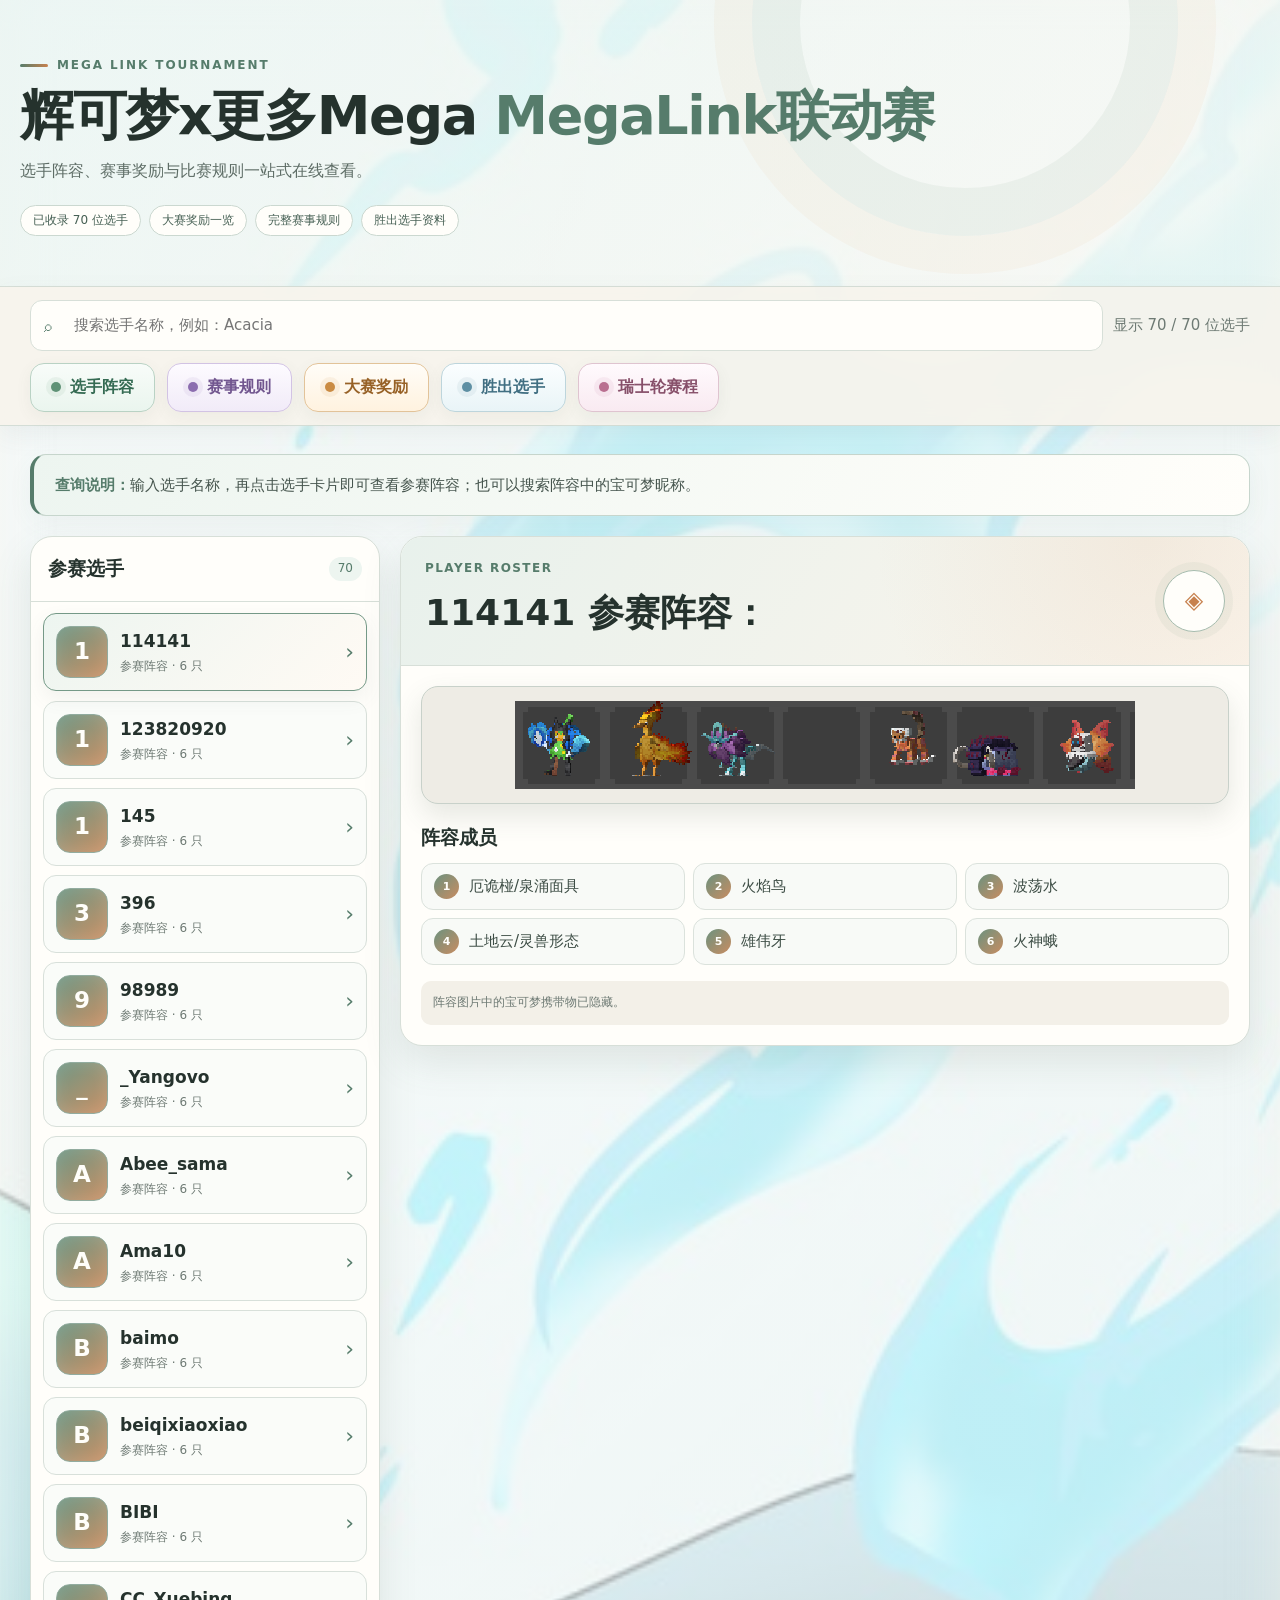
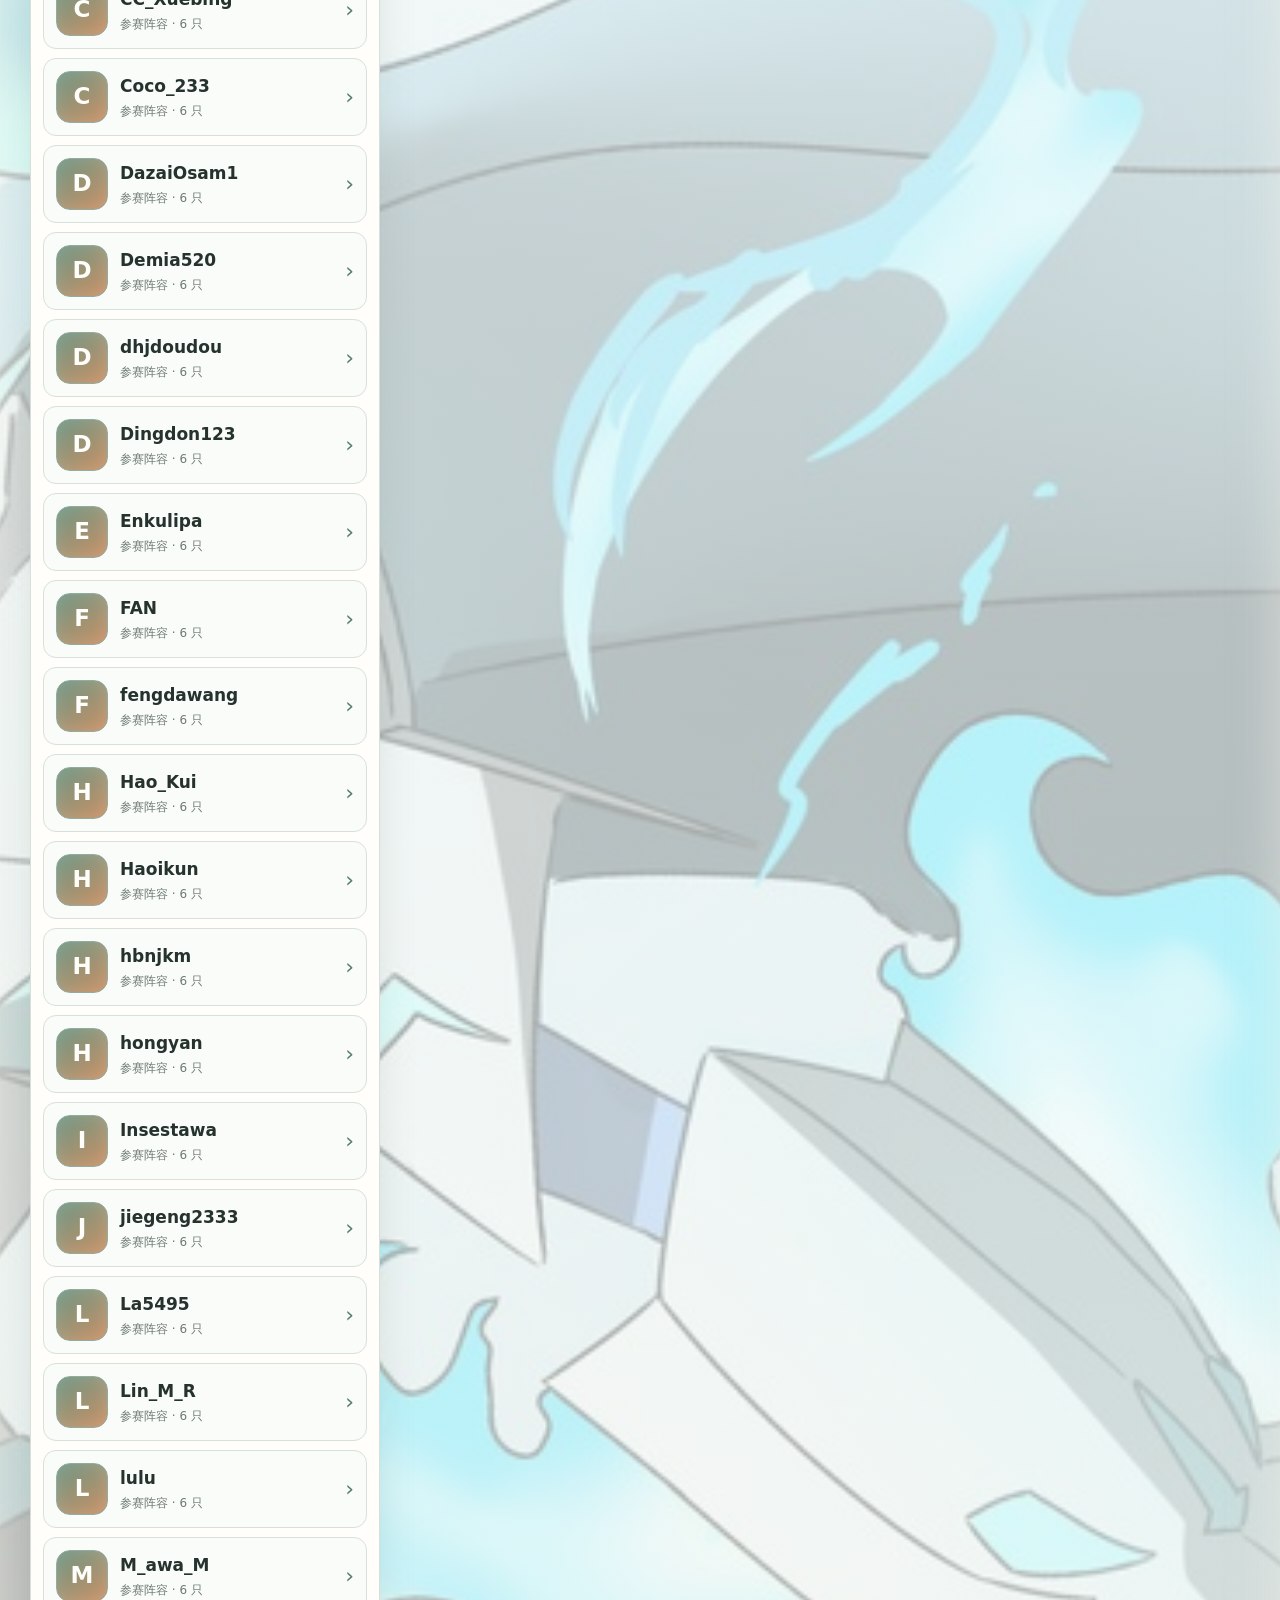
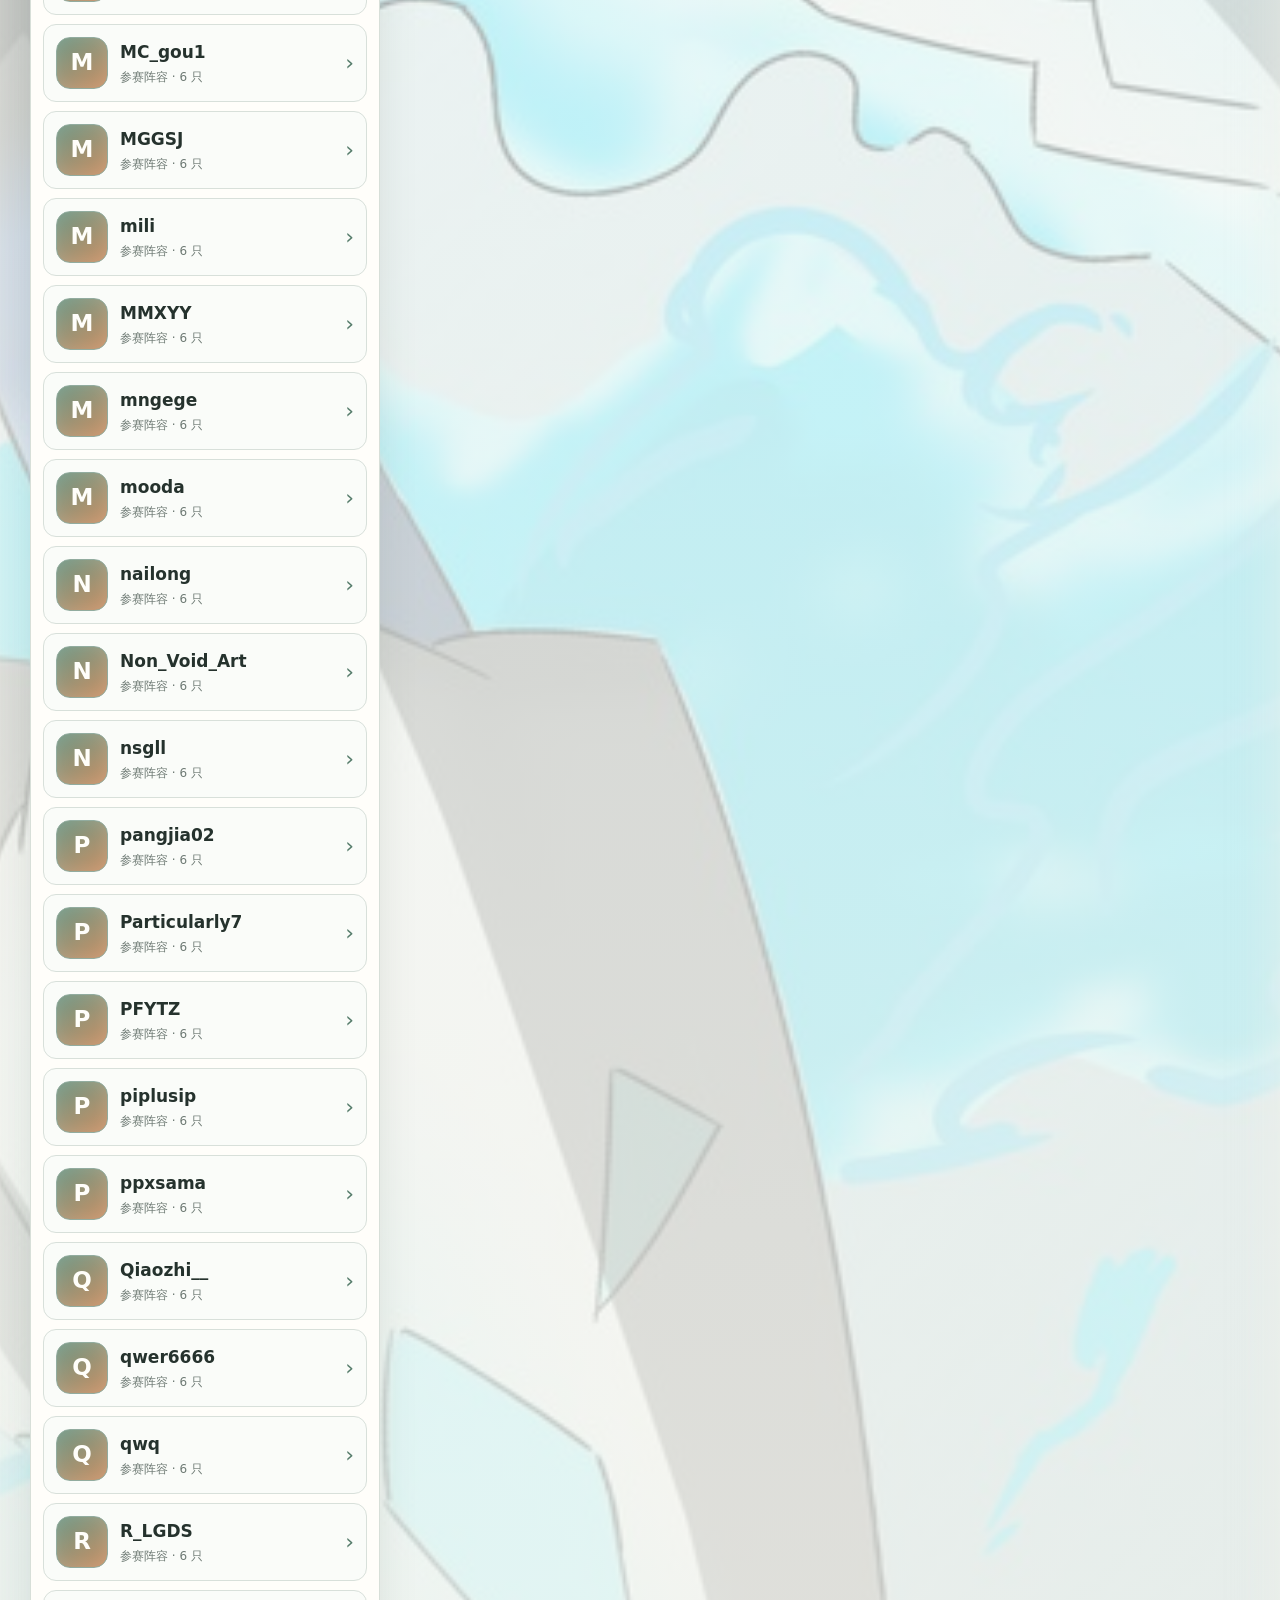
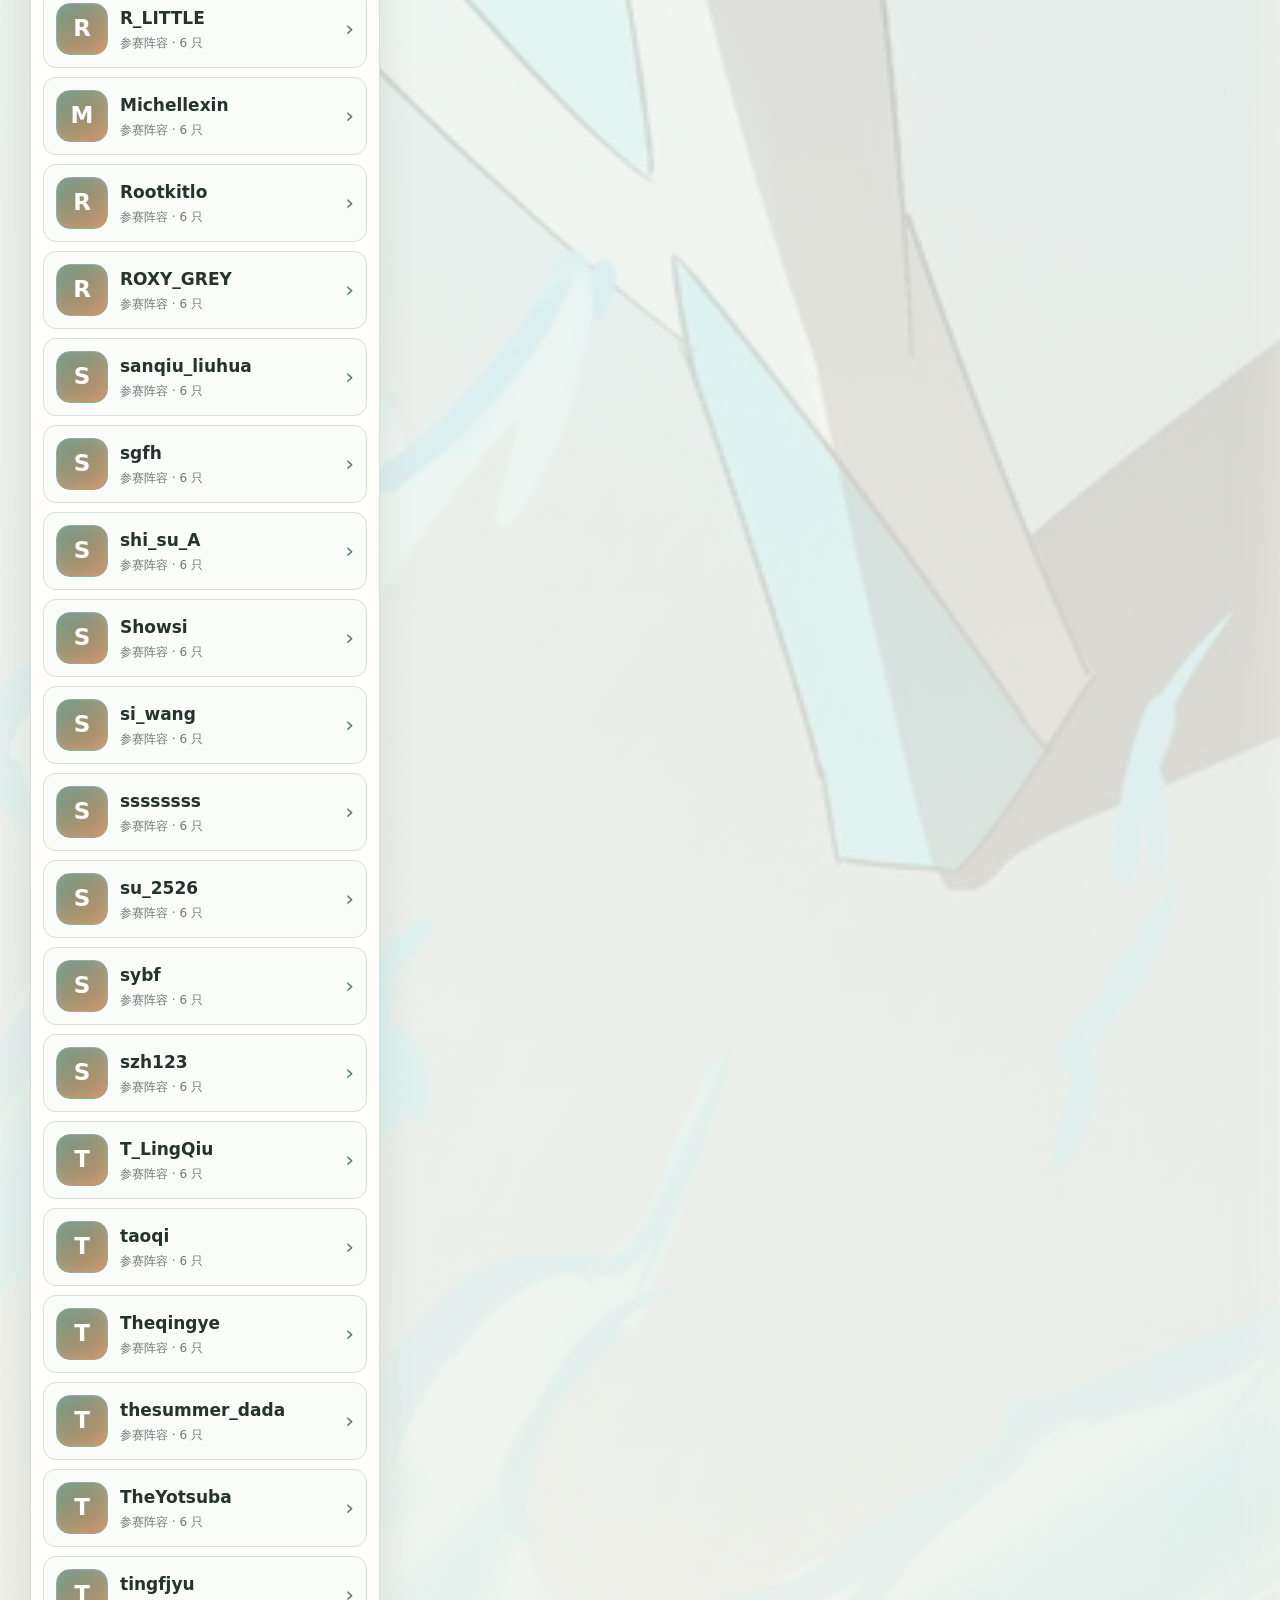
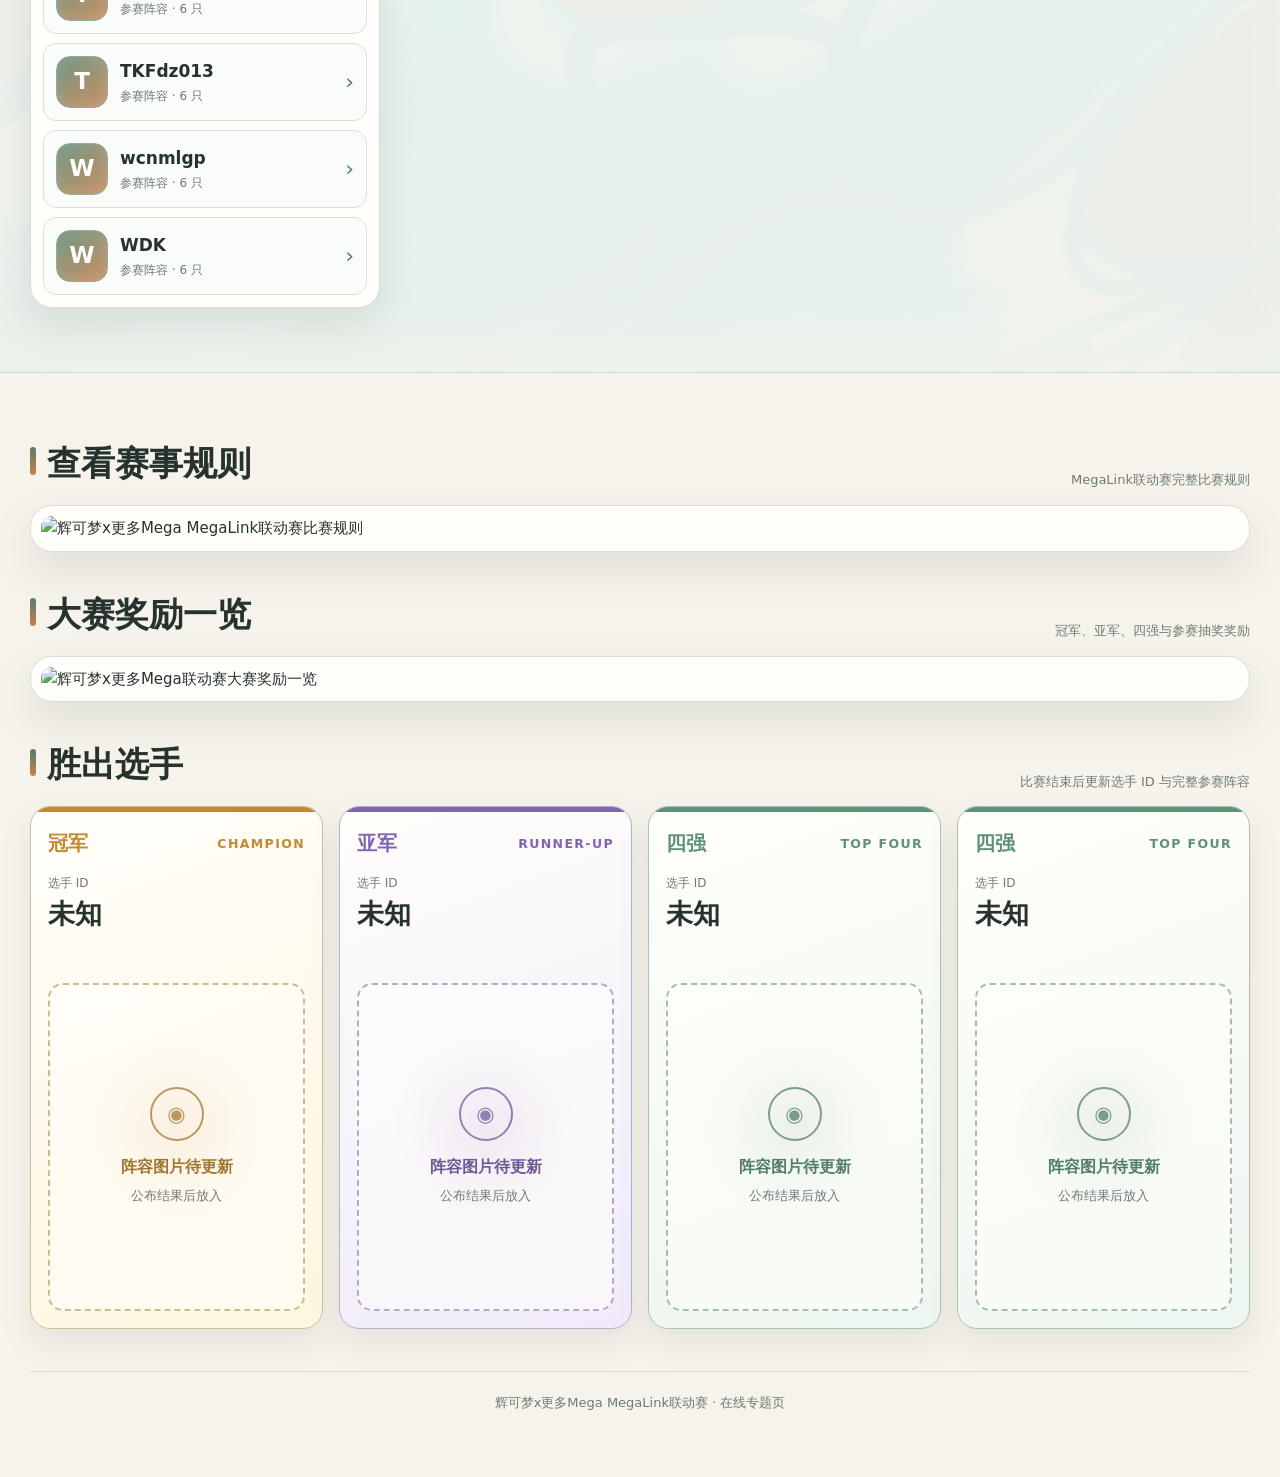
==== mega-link-tournament/index.html @ 74ac00d4 "新增10位选手阵容数据" ====
<!doctype html>
<html lang="zh-CN">
<head>
  <meta charset="utf-8">
  <meta name="viewport" content="width=device-width, initial-scale=1">
  <meta name="description" content="辉可梦x更多Mega MegaLink联动赛选手阵容、赛事奖励与比赛规则在线查询。">
  <meta name="robots" content="noindex, nofollow, noarchive, nosnippet, noimageindex">
  <meta name="theme-color" content="#f6f3eb">
  <link rel="icon" type="image/png" sizes="32x32" href="eevee-site-icon-32.png">
  <link rel="icon" type="image/png" sizes="192x192" href="eevee-site-icon-192.png">
  <link rel="apple-touch-icon" sizes="192x192" href="eevee-site-icon-192.png">
  <title>辉可梦x更多Mega MegaLink联动赛</title>
  <style>
    :root {
      --bg: #f6f3eb;
      --panel: #fffefa;
      --panel-2: #f0f6f1;
      --line: #d7dfd8;
      --text: #25322d;
      --muted: #6e7a74;
      --primary: #567c6b;
      --primary-soft: #e8f1ec;
      --accent: #c7814e;
      --gold: #ad7043;
    }

    * { box-sizing: border-box; }
    html { scroll-behavior: smooth; }
    body {
      margin: 0;
      min-height: 100vh;
      color: var(--text);
      background:
        radial-gradient(circle at 10% 0, #dcebe1 0, transparent 35rem),
        radial-gradient(circle at 90% 18%, #f1dfce 0, transparent 31rem),
        var(--bg);
      font: 15px/1.65 system-ui, -apple-system, "Segoe UI", "Microsoft YaHei", sans-serif;
    }

    button, input { font: inherit; }
    button { color: inherit; }

    .top-visual-zone {
      border-bottom: 1px solid #c9d9dc;
      background:
        linear-gradient(180deg, #f7fbfac4 0%, #f4faf8ad 38%, #f6f3ebed 100%),
        url("tournament-hero-background.jpg") center 43% / cover no-repeat;
      box-shadow: inset 0 -28px 48px #f6f3eb80;
    }

    header {
      position: relative;
      overflow: hidden;
      padding: 56px max(20px, calc((100% - 1260px) / 2)) 50px;
      border-bottom: 1px solid var(--line);
      background: linear-gradient(140deg, #e7f4f1a8, #fbf8f18f);
    }
    header::after {
      content: "";
      position: absolute;
      width: 330px;
      height: 330px;
      right: max(8%, 28px);
      top: -190px;
      border-radius: 50%;
      border: 48px solid #7da18f18;
      box-shadow: 0 0 0 38px #d8a47712;
      pointer-events: none;
    }
    h1 {
      position: relative;
      z-index: 1;
      max-width: none;
      margin: 0 0 12px;
      font-size: clamp(32px, 4.4vw, 54px);
      line-height: 1.12;
      letter-spacing: -.025em;
      white-space: nowrap;
    }
    .event-kicker {
      position: relative;
      z-index: 1;
      display: flex;
      align-items: center;
      gap: 9px;
      margin-bottom: 10px;
      color: var(--primary);
      font-size: 12px;
      font-weight: 800;
      letter-spacing: .16em;
    }
    .event-kicker::before {
      content: "";
      width: 28px;
      height: 3px;
      border-radius: 99px;
      background: linear-gradient(90deg, var(--primary), var(--accent));
    }
    .subtitle {
      position: relative;
      z-index: 1;
      max-width: 760px;
      margin: 0;
      color: #5e6d66;
      font-size: 16px;
    }
    .accent { color: var(--primary); }
    .badges {
      position: relative;
      z-index: 1;
      display: flex;
      flex-wrap: wrap;
      gap: 8px;
      margin-top: 20px;
    }
    .badge {
      padding: 5px 12px;
      border: 1px solid #cbd8d0;
      border-radius: 999px;
      color: #466054;
      background: #fffefa;
      font-size: 12px;
    }

    .topbar {
      position: sticky;
      z-index: 10;
      top: 0;
      border-bottom: 1px solid #d4ddd6;
      background: #f7f4eceb;
      backdrop-filter: blur(16px);
      box-shadow: 0 9px 24px #5d6b6114;
    }
    .toolbar {
      display: grid;
      grid-template-columns: minmax(240px, 1fr) auto;
      gap: 10px;
      align-items: center;
      max-width: 1260px;
      margin: auto;
      padding: 13px 20px;
    }
    .search-wrap { position: relative; }
    .search-icon {
      position: absolute;
      left: 14px;
      top: 50%;
      transform: translateY(-50%);
      color: var(--primary);
      pointer-events: none;
    }
    input {
      width: 100%;
      padding: 12px 43px;
      border: 1px solid var(--line);
      border-radius: 12px;
      outline: none;
      color: var(--text);
      background: #fffefa;
    }
    input:focus {
      border-color: var(--primary);
      box-shadow: 0 0 0 3px #71978324;
    }
    #clear {
      position: absolute;
      right: 7px;
      top: 50%;
      transform: translateY(-50%);
      display: none;
      padding: 5px 9px;
      border: 0;
      border-radius: 8px;
      color: var(--muted);
      background: transparent;
      cursor: pointer;
    }
    #clear:hover { color: var(--text); background: #e9f0eb; }
    .status { color: var(--muted); white-space: nowrap; }
    .quick-nav { display: flex; grid-column: 1 / -1; gap: 12px; padding-top: 2px; }
    .quick-nav a {
      display: inline-flex;
      align-items: center;
      gap: 9px;
      min-height: 48px;
      padding: 10px 20px;
      border: 1px solid #cbd8d0;
      border-radius: 14px;
      color: #466054;
      background: linear-gradient(180deg, #fffefa, #f8fbf8);
      text-decoration: none;
      white-space: nowrap;
      font-size: 16px;
      font-weight: 750;
      box-shadow: 0 5px 15px #5b695f13;
      transition: .18s transform, .18s border-color, .18s background, .18s box-shadow;
    }
    .quick-nav a::before {
      content: "";
      width: 10px;
      height: 10px;
      flex: 0 0 auto;
      border-radius: 50%;
      background: var(--primary);
      box-shadow: 0 0 0 5px #71978315;
    }
    .quick-nav a:nth-child(1) { color: #356b53; border-color: #b9d2c4; background: linear-gradient(180deg, #f8fcf9, #eaf5ee); }
    .quick-nav a:nth-child(2) { color: #71568f; border-color: #d2c3e4; background: linear-gradient(180deg, #fdfbff, #f1ebf8); }
    .quick-nav a:nth-child(3) { color: #976126; border-color: #e2c399; background: linear-gradient(180deg, #fffdf8, #fff2df); }
    .quick-nav a:nth-child(4) { color: #416f82; border-color: #bdd5dc; background: linear-gradient(180deg, #fbfeff, #e9f4f7); }
    .quick-nav a:nth-child(5) { color: #87506a; border-color: #dfc4d0; background: linear-gradient(180deg, #fffafd, #f9eaf1); }
    .quick-nav a:nth-child(1)::before { background: #5f9276; box-shadow: 0 0 0 5px #5f927618; }
    .quick-nav a:nth-child(2)::before { background: #8b6daf; box-shadow: 0 0 0 5px #8b6daf18; }
    .quick-nav a:nth-child(3)::before { background: #ca8b43; box-shadow: 0 0 0 5px #ca8b4318; }
    .quick-nav a:nth-child(4)::before { background: #5e8fa3; box-shadow: 0 0 0 5px #5e8fa318; }
    .quick-nav a:nth-child(5)::before { background: #b96f90; box-shadow: 0 0 0 5px #b96f9018; }
    .quick-nav a:hover {
      transform: translateY(-2px);
      box-shadow: 0 9px 20px #5b695f20;
    }
    .quick-nav a:nth-child(1):hover { border-color: #78a18a; background: #e4f2e9; }
    .quick-nav a:nth-child(2):hover { border-color: #a98dc5; background: #ece3f6; }
    .quick-nav a:nth-child(3):hover { border-color: #d2a25f; background: #ffedd2; }
    .quick-nav a:nth-child(4):hover { border-color: #77a7b7; background: #e2f1f5; }
    .quick-nav a:nth-child(5):hover { border-color: #c88ba6; background: #f7e2eb; }

    .top-content,
    main {
      max-width: 1260px;
      margin: auto;
      padding: 28px 20px 64px;
    }
    .note {
      margin-bottom: 20px;
      padding: 18px 21px;
      border: 1px solid #c7d6cd;
      border-left: 4px solid var(--primary);
      border-radius: 16px;
      color: #46554e;
      background: linear-gradient(120deg, #edf5f0, #fffefa);
      box-shadow: 0 8px 24px #5d6b6110;
    }
    .note strong { color: var(--primary); }

    .layout {
      display: grid;
      grid-template-columns: minmax(260px, 350px) minmax(0, 1fr);
      gap: 20px;
      align-items: start;
    }
    .players-panel,
    .detail-panel {
      border: 1px solid var(--line);
      border-radius: 22px;
      background: #fffefa;
      box-shadow: 0 16px 38px #59675d22;
    }
    .players-panel { overflow: hidden; }
    .panel-heading {
      display: flex;
      align-items: center;
      justify-content: space-between;
      gap: 12px;
      padding: 16px 17px;
      border-bottom: 1px solid var(--line);
    }
    h2, h3, p { margin-top: 0; }
    .panel-heading h2 { margin: 0; font-size: 19px; }
    .count {
      min-width: 27px;
      padding: 2px 9px;
      border-radius: 999px;
      color: var(--primary);
      background: #edf5f0;
      text-align: center;
      font-size: 12px;
    }
    .players { display: grid; gap: 9px; padding: 12px; }
    .player-card {
      display: grid;
      grid-template-columns: 52px 1fr auto;
      gap: 12px;
      align-items: center;
      width: 100%;
      padding: 12px;
      border: 1px solid #d8e0da;
      border-radius: 13px;
      text-align: left;
      background: #fafcf9;
      cursor: pointer;
      transition: .18s transform, .18s border-color, .18s background;
    }
    .player-card:hover,
    .player-card.active {
      transform: translateY(-1px);
      border-color: #759987;
      background: linear-gradient(135deg, #edf5f0, #fffaf4);
      box-shadow: 0 8px 20px #5d6b6114;
    }
    .avatar {
      display: grid;
      place-items: center;
      width: 52px;
      aspect-ratio: 1;
      border: 1px solid #92ac9f;
      border-radius: 14px;
      color: #fffefa;
      background: linear-gradient(145deg, #6f9683, #c99065);
      box-shadow: inset 0 0 16px #ffffff24;
      font-size: 23px;
      font-weight: 800;
    }
    .player-name { display: block; font-size: 17px; }
    .player-meta { display: block; margin-top: 2px; color: var(--muted); font-size: 12px; }
    .arrow { color: var(--primary); font-size: 22px; }
    .empty {
      display: none;
      padding: 45px 18px;
      color: var(--muted);
      text-align: center;
    }

    .detail-panel { overflow: hidden; }
    .detail-hero {
      display: flex;
      align-items: center;
      justify-content: space-between;
      gap: 18px;
      padding: 22px 24px;
      border-bottom: 1px solid var(--line);
      background:
        radial-gradient(circle at 88% 0, #dfc2a735, transparent 17rem),
        linear-gradient(125deg, #e8f1ec, #fbf5ec);
    }
    .eyebrow {
      margin-bottom: 4px;
      color: var(--primary);
      font-size: 12px;
      font-weight: 800;
      letter-spacing: .12em;
      text-transform: uppercase;
    }
    .detail-hero h2 { margin: 0; font-size: clamp(24px, 4vw, 36px); }
    .seed {
      display: grid;
      place-items: center;
      width: 62px;
      aspect-ratio: 1;
      flex: 0 0 auto;
      border: 1px solid #a6bcae;
      border-radius: 50%;
      color: var(--accent);
      background: #fffefa;
      font-size: 24px;
      box-shadow: 0 0 0 8px #71978314;
    }
    .roster {
      display: grid;
      grid-template-columns: minmax(0, 1fr);
      gap: 18px;
      padding: 20px;
    }
    .team-shot-wrap {
      display: grid;
      overflow: hidden;
      place-items: center;
      min-height: 108px;
      padding: 14px 18px;
      border: 1px solid #c8d1ca;
      border-radius: 17px;
      background: #eeece5;
      box-shadow: 0 12px 28px #4b5b5024;
    }
    .team-shot {
      display: block;
      width: min(100%, 620px);
      height: auto;
      margin: auto;
      image-rendering: pixelated;
    }
    .roster-info h3 { margin: 0 0 10px; font-size: 19px; }
    .members {
      display: grid;
      grid-template-columns: repeat(3, minmax(0, 1fr));
      gap: 8px;
      margin: 0;
      padding: 0;
      list-style: none;
    }
    .members li {
      display: flex;
      align-items: center;
      gap: 10px;
      padding: 10px 12px;
      border: 1px solid #dbe2dc;
      border-radius: 12px;
      color: #3d4d45;
      background: #f8faf7;
      transition: .18s transform, .18s border-color;
    }
    .members li:hover { transform: translateY(-2px); border-color: #9fb8aa; }
    .slot {
      display: grid;
      place-items: center;
      width: 25px;
      height: 25px;
      border-radius: 50%;
      color: #fffefa;
      background: linear-gradient(135deg, #6c927f, #c88c61);
      font-size: 11px;
      font-weight: 900;
    }
    .tip {
      margin: 16px 0 0;
      padding: 12px;
      border-radius: 10px;
      color: var(--muted);
      background: #f3f0e8;
      font-size: 12px;
    }
    footer {
      margin-top: 42px;
      padding-top: 20px;
      border-top: 1px solid var(--line);
      color: var(--muted);
      font-size: 13px;
      text-align: center;
    }
    .event-section {
      margin-top: 34px;
      scroll-margin-top: 84px;
    }
    .section-title {
      display: flex;
      align-items: end;
      justify-content: space-between;
      gap: 16px;
      margin-bottom: 14px;
    }
    .section-title h2 { margin: 0; font-size: clamp(24px, 3vw, 34px); }
    .section-title h2::before {
      content: "";
      display: inline-block;
      width: 6px;
      height: .82em;
      margin-right: 11px;
      border-radius: 99px;
      background: linear-gradient(180deg, var(--primary), var(--accent));
    }
    .section-title span { color: var(--muted); font-size: 13px; }
    .poster-card {
      margin: 0;
      padding: 10px;
      overflow: hidden;
      border: 1px solid var(--line);
      border-radius: 22px;
      background: #fffefa;
      box-shadow: 0 18px 42px #59675d25;
    }
    .poster-card img {
      display: block;
      width: 100%;
      height: auto;
      border-radius: 11px;
    }
    .winners-grid {
      display: grid;
      grid-template-columns: repeat(4, minmax(0, 1fr));
      gap: 16px;
    }
    .winner-card {
      --rank: #5f9276;
      --rank-soft: #edf6f0;
      position: relative;
      overflow: hidden;
      padding: 17px;
      border: 1px solid color-mix(in srgb, var(--rank) 38%, #d7dfd8);
      border-radius: 20px;
      background: linear-gradient(160deg, #fffefa, var(--rank-soft));
      box-shadow: 0 14px 32px #59675d1d;
    }
    .winner-card::before {
      content: "";
      position: absolute;
      inset: 0 0 auto;
      height: 5px;
      background: var(--rank);
    }
    .winner-card.champion { --rank: #c28a2e; --rank-soft: #fff6df; }
    .winner-card.runner-up { --rank: #8264b5; --rank-soft: #f0eafa; }
    .winner-card.top-four-a,
    .winner-card.top-four-b { --rank: #5f9276; --rank-soft: #edf6f0; }
    .winner-rank {
      display: flex;
      align-items: center;
      justify-content: space-between;
      gap: 10px;
      margin: 3px 0 14px;
      color: var(--rank);
      font-weight: 850;
    }
    .winner-rank strong { font-size: 20px; }
    .winner-rank small { letter-spacing: .11em; }
    .winner-id-label { margin-bottom: 3px; color: var(--muted); font-size: 12px; }
    .winner-id {
      min-height: 2.7em;
      margin: 0 0 13px;
      color: var(--text);
      font-size: clamp(20px, 2.1vw, 28px);
      line-height: 1.25;
      word-break: break-all;
    }
    .winner-team-slot {
      display: grid;
      place-content: center;
      width: 100%;
      aspect-ratio: 359 / 458;
      min-height: 320px;
      padding: 20px;
      border: 2px dashed color-mix(in srgb, var(--rank) 42%, #d7dfd8);
      border-radius: 15px;
      color: color-mix(in srgb, var(--rank) 78%, #25322d);
      background:
        radial-gradient(circle at 50% 44%, color-mix(in srgb, var(--rank) 10%, transparent), transparent 42%),
        #fffefa9c;
      text-align: center;
    }
    .winner-team-slot b { margin-bottom: 5px; font-size: 16px; }
    .winner-team-slot small { color: var(--muted); }
    .placeholder-ball {
      display: grid;
      place-items: center;
      width: 54px;
      height: 54px;
      margin: 0 auto 13px;
      border: 2px solid currentColor;
      border-radius: 50%;
      font-size: 21px;
      opacity: .72;
    }

    [hidden] { display: none !important; }

    @media (max-width: 1100px) {
      .members { grid-template-columns: repeat(2, minmax(0, 1fr)); }
      .winners-grid { grid-template-columns: repeat(2, minmax(0, 1fr)); }
    }
    @media (max-width: 850px) {
      header { padding-top: 40px; padding-bottom: 40px; }
      h1 { font-size: clamp(27px, 5.4vw, 43px); }
      .layout { grid-template-columns: 1fr; }
      .players { grid-template-columns: repeat(auto-fit, minmax(240px, 1fr)); }
      .team-shot { width: min(100%, 620px); }
    }
    @media (max-width: 560px) {
      h1 { white-space: normal; font-size: clamp(31px, 10vw, 43px); }
      .top-content,
      main { padding: 20px 12px 44px; }
      .toolbar { grid-template-columns: 1fr; padding: 10px 12px; }
      .status { display: none; }
      .quick-nav { overflow-x: auto; padding-bottom: 2px; }
      .note { padding: 14px 16px; }
      .players { grid-template-columns: 1fr; }
      .detail-hero { padding: 18px; }
      .roster { padding: 14px; }
      .roster-info { padding: 2px 2px 4px; }
      .members { grid-template-columns: 1fr; }
      .poster-card { padding: 4px; border-radius: 13px; }
      .poster-card img { border-radius: 9px; }
      .section-title { align-items: start; flex-direction: column; gap: 2px; }
      .winners-grid { grid-template-columns: 1fr; }
      .winner-team-slot { min-height: 360px; }
    }
  </style>
</head>
<body>
  <div class="top-visual-zone">
  <header>
    <div class="event-kicker">MEGA LINK TOURNAMENT</div>
    <h1>辉可梦x更多Mega <span class="accent">MegaLink联动赛</span></h1>
    <p class="subtitle">选手阵容、赛事奖励与比赛规则一站式在线查看。</p>
    <div class="badges">
      <span class="badge" id="playerBadge">已收录 1 位选手</span>
      <span class="badge">大赛奖励一览</span>
      <span class="badge">完整赛事规则</span>
      <span class="badge">胜出选手资料</span>
    </div>
  </header>

  <div class="topbar">
    <div class="toolbar">
      <div class="search-wrap">
        <span class="search-icon" aria-hidden="true">⌕</span>
        <input id="search" type="search" placeholder="搜索选手名称，例如：Acacia" autocomplete="off" aria-label="搜索比赛选手">
        <button id="clear" type="button" aria-label="清除搜索">清除</button>
      </div>
      <div class="status" id="status" aria-live="polite">显示 70 / 70 位选手</div>
      <nav class="quick-nav" aria-label="页面导航">
        <a href="#players-section">选手阵容</a>
        <a href="#rules">赛事规则</a>
        <a href="#rewards">大赛奖励</a>
        <a href="#winners">胜出选手</a>
        <a href="swiss-tournament/">瑞士轮赛程</a>
      </nav>
    </div>
  </div>

  <div class="top-content">
    <div class="note"><strong>查询说明：</strong>输入选手名称，再点击选手卡片即可查看参赛阵容；也可以搜索阵容中的宝可梦昵称。</div>

    <div class="layout" id="players-section">
      <section class="players-panel" aria-label="参赛选手列表">
        <div class="panel-heading">
          <h2>参赛选手</h2>
          <span class="count" id="count">70</span>
        </div>
        <div class="players" id="players"></div>
        <div class="empty" id="empty">没有找到符合条件的选手。</div>
      </section>

      <section class="detail-panel" id="detail" aria-live="polite"></section>
    </div>
  </div>
  </div>

  <main>

    <section class="event-section" id="rules">
      <div class="section-title">
        <h2>查看赛事规则</h2>
        <span>MegaLink联动赛完整比赛规则</span>
      </div>
      <figure class="poster-card">
        <img src="tournament-rules.png?v=20260811" alt="辉可梦x更多Mega MegaLink联动赛比赛规则" loading="lazy" decoding="async">
      </figure>
    </section>

    <section class="event-section" id="rewards">
      <div class="section-title">
        <h2>大赛奖励一览</h2>
        <span>冠军、亚军、四强与参赛抽奖奖励</span>
      </div>
      <figure class="poster-card">
        <img src="tournament-rewards.png" alt="辉可梦x更多Mega联动赛大赛奖励一览" loading="lazy" decoding="async">
      </figure>
    </section>

    <section class="event-section" id="winners">
      <div class="section-title">
        <h2>胜出选手</h2>
        <span>比赛结束后更新选手 ID 与完整参赛阵容</span>
      </div>
      <div class="winners-grid">
        <article class="winner-card champion">
          <div class="winner-rank"><strong>冠军</strong><small>CHAMPION</small></div>
          <div class="winner-id-label">选手 ID</div>
          <h3 class="winner-id">未知</h3>
          <div class="winner-team-slot"><span class="placeholder-ball">◉</span><b>阵容图片待更新</b><small>公布结果后放入</small></div>
        </article>
        <article class="winner-card runner-up">
          <div class="winner-rank"><strong>亚军</strong><small>RUNNER-UP</small></div>
          <div class="winner-id-label">选手 ID</div>
          <h3 class="winner-id">未知</h3>
          <div class="winner-team-slot"><span class="placeholder-ball">◉</span><b>阵容图片待更新</b><small>公布结果后放入</small></div>
        </article>
        <article class="winner-card top-four-a">
          <div class="winner-rank"><strong>四强</strong><small>TOP FOUR</small></div>
          <div class="winner-id-label">选手 ID</div>
          <h3 class="winner-id">未知</h3>
          <div class="winner-team-slot"><span class="placeholder-ball">◉</span><b>阵容图片待更新</b><small>公布结果后放入</small></div>
        </article>
        <article class="winner-card top-four-b">
          <div class="winner-rank"><strong>四强</strong><small>TOP FOUR</small></div>
          <div class="winner-id-label">选手 ID</div>
          <h3 class="winner-id">未知</h3>
          <div class="winner-team-slot"><span class="placeholder-ball">◉</span><b>阵容图片待更新</b><small>公布结果后放入</small></div>
        </article>
      </div>
    </section>

    <footer>辉可梦x更多Mega MegaLink联动赛 · 在线专题页</footer>
  </main>

  <script>
    const players = [
      {
        id: "114141",
        name: "114141",
        teamImage: "114141-team.png",
        members: ["厄诡椪/泉涌面具", "火焰鸟", "波荡水", "土地云/灵兽形态", "雄伟牙", "火神蛾"]
      },
      {
        id: "123820920",
        name: "123820920",
        teamImage: "123820920-team.png",
        members: ["黏美露龙", "大嘴鸥", "幽尾玄鱼", "铝钢桥龙", "猛雷鼓", "坚果哑铃"]
      },
      {
        id: "145",
        name: "145",
        teamImage: "145-team.png",
        members: ["大嘴鸥", "铝钢桥龙", "仆刀将军", "幽尾玄鱼", "天蝎王", "烈咬陆鲨"]
      },
      {
        id: "396",
        name: "396",
        teamImage: "396-team.png",
        members: ["天蝎王", "炽焰咆哮虎", "甲贺忍蛙", "闪焰王牌", "火焰鸡", "双斧战龙"]
      },
      {
        id: "98989",
        name: "98989",
        teamImage: "98989-team.png",
        members: ["九尾/阿罗拉形态", "席多蓝恩", "卡噗鳍鳍", "闪电鸟", "卡噗蝶蝶", "Mushiro"]
      },
      {
        id: "_yangovo",
        name: "_Yangovo",
        teamImage: "yangovo-team.png",
        members: ["猛雷鼓", "天蝎王", "卡噗鳍鳍", "火神蛾", "烈咬陆鲨", "钢铠鸦"]
      },
      {
        id: "abee_sama",
        name: "Abee_sama",
        teamImage: "abee-sama-team.png",
        members: ["闪焰王牌", "雄伟牙", "厄诡椪/涌泉面具", "卡噗蝶蝶", "吉利蛋", "钢铠鸦"]
      },
      {
        id: "ama10",
        name: "Ama10",
        teamImage: "ama10-team.png",
        members: ["大嘴鸥", "雷电云", "幽尾玄鱼", "铝钢桥龙", "烈咬陆鲨", "坚果哑铃"]
      },
      {
        id: "baimo",
        name: "baimo",
        teamImage: "baimo-team.png",
        members: ["布莉姆温", "谜拟丘", "洛托姆/清洗形态", "席多蓝恩", "败露球菇", "美录梅塔"]
      },
      {
        id: "beiqixiaoxiao",
        name: "beiqixiaoxiao",
        teamImage: "beiqixiaoxiao-team.png",
        members: ["长毛巨魔", "班吉拉斯", "坚盾剑怪", "火神蛾", "巨钳螳螂", "铁头壳"]
      },
      {
        id: "bibi",
        name: "BIBI",
        teamImage: "bibi-team.png",
        members: ["蝶结萌虻", "火神蛾", "烈咬陆鲨", "铁辙迹", "铝钢桥龙", "仆刀将军"]
      },
      {
        id: "cc_xuebing",
        name: "CC_Xuebing",
        teamImage: "cc-xuebing-team.png",
        members: ["天蝎王", "美纳斯", "百变怪", "太阳伊布", "仙子伊布", "月亮伊布"]
      },
      {
        id: "coco_233",
        name: "Coco_233",
        teamImage: "coco-233-team.png",
        members: ["长毛巨魔", "布莉姆温", "雄伟牙", "土王", "吃吼霸", "坚盾剑怪"]
      },
      {
        id: "dazaiosam1",
        name: "DazaiOsam1",
        teamImage: "dazaiosam1-team.png",
        members: ["卡噗鸣鸣", "电击魔兽", "闪电鸟", "铁武者", "烈咬陆鲨", "甲贺忍蛙"]
      },
      {
        id: "demia520",
        name: "Demia520",
        teamImage: "demia520-team.png",
        members: ["雄伟牙", "卡噗鳍鳍", "来悲粗茶", "铁武者", "巨锻匠", "卡噗蝶蝶"]
      },
      {
        id: "dhjdoudou",
        name: "dhjdoudou",
        teamImage: "dhjdoudou-team.png",
        members: ["闪焰王牌", "坚果哑铃", "猛雷鼓", "铁武者", "黏美露龙", "天蝎王"]
      },
      {
        id: "dingdon123",
        name: "Dingdon123",
        teamImage: "dingdon123-team.png",
        members: ["巨钳螳螂", "雄伟牙", "波荡水", "天蝎王", "火神蛾", "猛雷鼓"]
      },
      {
        id: "enkulipa",
        name: "Enkulipa",
        teamImage: "enkulipa-team.png",
        members: ["君主蛇", "Mushiro", "铁武者", "盐石巨灵", "猛雷鼓", "巨钳螳螂"]
      },
      {
        id: "fan",
        name: "FAN",
        teamImage: "fan-team.png",
        members: ["暴鲤龙", "烈咬陆鲨", "三首恶龙", "耿鬼", "铁武者", "雄伟牙"]
      },
      {
        id: "fengdawang",
        name: "fengdawang",
        teamImage: "fengdawang-team.png",
        members: ["坚果哑铃", "大嘴鸥", "波荡水", "铝钢桥龙", "钢炮臂虾", "钢铠鸦"]
      },
      {
        id: "hao_kui",
        name: "Hao_Kui",
        teamImage: "hao-kui-team.png",
        members: ["大嘴鸥", "月月熊", "炽焰咆哮虎", "轰擂金刚猩", "基拉祈", "天蝎王"]
      },
      {
        id: "haoikun",
        name: "Haoikun",
        teamImage: "haoikun-team.png",
        members: ["盔甲鸟", "烈咬陆鲨", "西狮海壬", "轰擂金刚猩", "铝钢桥龙", "火神蛾"]
      },
      {
        id: "hbnjkm",
        name: "hbnjkm",
        teamImage: "hbnjkm-team.png",
        members: ["脱壳忍者", "轻身鳕", "雄伟牙", "保姆曼波", "坚果哑铃", "武道熊师/连击流"]
      },
      {
        id: "hongyan",
        name: "hongyan",
        teamImage: "hongyan-team.png",
        members: ["坚果哑铃", "土王", "三首恶龙", "武道熊师/连击流", "火焰鸟", "铁武者"]
      },
      {
        id: "insestawa",
        name: "Insestawa",
        teamImage: "insestawa-team.png",
        members: ["布莉姆温", "武道熊师/连击流", "大电海燕", "铁武者", "大嘴鸥", "铝钢桥龙"]
      },
      {
        id: "jiegeng2333",
        name: "jiegeng2333",
        teamImage: "jiegeng2333-team.png",
        members: ["克雷色利亚", "赛富豪", "蒂安希", "班基拉斯", "坚果哑铃", "仙子伊布"]
      },
      {
        id: "la5495",
        name: "La5495",
        teamImage: "la5495-team.png",
        members: ["土王", "火焰鸟", "赛富豪", "君主蛇", "大剑鬼", "铁辙迹"]
      },
      {
        id: "lin_m_r",
        name: "Lin_M_R",
        teamImage: "lin-m-r-team.png",
        members: ["铁辙迹", "火焰鸟", "猛雷鼓", "魔幻假面喵", "武道熊师/连击流", "铁武者"]
      },
      {
        id: "lulu",
        name: "lulu",
        teamImage: "lulu-team.png",
        members: ["卡噗鳍鳍", "快龙", "火神蛾", "波荡水", "雄伟牙", "美录梅塔"]
      },
      {
        id: "m_awa_m",
        name: "M_awa_M",
        teamImage: "m-awa-m-team.png",
        members: ["坚盾剑怪", "沙奈朵", "火焰鸡", "烈咬陆鲨", "巨钳螳螂", "百变怪"]
      },
      {
        id: "mc_gou1",
        name: "MC_gou1",
        teamImage: "mc-gou1-team.png",
        members: ["古鼎鹿", "雄伟牙", "三首恶龙", "铁武者", "仆刀将军", "钢铠鸦"]
      },
      {
        id: "mggsj",
        name: "MGGSJ",
        teamImage: "mggsj-team.png",
        members: ["太阳伊布", "巴布土拨", "冰雪巨龙", "百变怪", "酷豹", "扒手猫"]
      },
      {
        id: "mili",
        name: "mili",
        teamImage: "mili-team.png",
        members: ["雷吉斯齐鲁", "雷吉艾斯", "雷吉洛克", "雷吉铎拉戈", "魔幻假面喵", "雷吉艾勒奇"]
      },
      {
        id: "mmxyy",
        name: "MMXYY",
        teamImage: "mmxyy-team.png",
        members: ["闪焰王牌", "巨钳螳螂", "呆壳兽", "雄伟牙", "闪电鸟", "班基拉斯"]
      },
      {
        id: "mngege",
        name: "mngege",
        teamImage: "mngege-team.png",
        members: ["长毛巨魔", "雄伟牙", "晶光花", "勾魂眼", "斗笠菇", "骨纹巨声鳄"]
      },
      {
        id: "mooda",
        name: "mooda",
        teamImage: "mooda-team.png",
        members: ["三首恶龙", "土王", "卡噗蝶蝶", "雄伟牙", "保姆曼波", "钢铠鸦"]
      },
      {
        id: "nailong",
        name: "nailong",
        teamImage: "nailong-team.png",
        members: ["雷吉艾勒奇", "骨纹巨声鳄", "超坏星", "坚果哑铃", "仙子伊布", "快龙"]
      },
      {
        id: "non_void_art",
        name: "Non_Void_Art",
        teamImage: "non-void-art-team.png",
        members: ["厄诡椪/岩石面具", "铝钢桥龙", "猛雷鼓", "钢铠鸦", "仙子伊布", "火神蛾"]
      },
      {
        id: "nsgll",
        name: "nsgll",
        teamImage: "nsgll-team.png",
        members: ["快龙", "坚果哑铃", "海兔兽", "铁甲贝", "巨钳螳螂", "巨锻匠"]
      },
      {
        id: "pangjia02",
        name: "pangjia02",
        teamImage: "pangjia02-team.png",
        members: ["铁武者", "三首恶龙", "烈咬陆鲨", "席多蓝恩", "仆刀将军", "索罗亚克"]
      },
      {
        id: "particularly7",
        name: "Particularly7",
        teamImage: "particularly7-team.png",
        members: ["厄诡椪/岩石面具", "雄伟牙", "赛富豪", "武道熊师/连击流", "炎帝", "基拉祈"]
      },
      {
        id: "pfytz",
        name: "PFYTZ",
        teamImage: "pfytz-team.png",
        members: ["卡噗鳍鳍", "土王", "轰擂金刚猩", "铝钢桥龙", "谜拟丘", "喷火龙"]
      },
      {
        id: "piplusip",
        name: "piplusip",
        teamImage: "piplusip-team.png",
        members: ["戽斗尖梭", "大嘴鸥", "吼叫尾", "猛雷鼓", "坚果哑铃", "雄伟牙"]
      },
      {
        id: "ppxsama",
        name: "ppxsama",
        teamImage: "ppxsama-team.png",
        members: ["雄伟牙", "猛雷鼓", "镰刀盔", "赛富豪", "轰擂金刚猩", "火焰鸟"]
      },
      {
        id: "qiaozhi",
        name: "Qiaozhi__",
        teamImage: "qiaozhi-team.png",
        members: ["火神蛾", "厄诡椪/涌泉面具", "卡噗蝶蝶", "土王", "钢铠鸦", "索罗亚克"]
      },
      {
        id: "qwer6666",
        name: "qwer6666",
        teamImage: "qwer6666-team.png",
        members: ["卡噗鳍鳍", "钢铠鸦", "三首恶龙", "恶食大王", "铁毒蛾", "坚果哑铃"]
      },
      {
        id: "qwq",
        name: "qwq",
        teamImage: "qwq-team.png",
        members: ["帝王拿波", "土王", "铝钢桥龙", "谜拟丘", "闪电鸟", "快龙"]
      },
      {
        id: "r_lgds",
        name: "R_LGDS",
        teamImage: "r-lgds-team.png",
        members: ["始祖大鸟", "班基拉斯", "闪电鸟", "卡噗鳍鳍", "勾帕路翁", "土地云/灵兽形态"]
      },
      {
        id: "r_little",
        name: "R_LITTLE",
        teamImage: "r-little-team.png",
        members: ["拉普拉斯", "铁臂膀", "君主蛇", "铁辙迹", "赛富豪", "苍炎刃鬼"]
      },
      {
        id: "michellexin",
        name: "Michellexin",
        teamImage: "michellexin-team.png",
        members: ["闪焰王牌", "古鼎鹿", "桃歹郎", "厄诡椪/涌泉面具", "钢铠鸦", "百变怪"]
      },
      {
        id: "rootkitlo",
        name: "Rootkitlo",
        teamImage: "rootkitlo-team.png",
        members: ["班基拉斯", "闪电鸟", "勾帕路翁", "烈咬陆鲨", "来悲粗茶", "龙头地鼠"]
      },
      {
        id: "roxy_grey",
        name: "ROXY_GREY",
        teamImage: "roxy-grey-team.png",
        members: ["烈箭鹰", "卡噗蝶蝶", "赛富豪", "波尔凯尼恩", "钢铠鸦", "土王"]
      },
      {
        id: "sanqiu_liuhua",
        name: "sanqiu_liuhua",
        teamImage: "sanqiu-liuhua-team.png",
        members: ["坚果哑铃", "土王", "钢铠鸦", "吃吼霸", "超坏星", "幸福蛋"]
      },
      {
        id: "sgfh",
        name: "sgfh",
        teamImage: "sgfh-team.png",
        members: ["太阳伊布", "雄伟牙", "火神蛾", "苍炎刃鬼", "铁武者", "藏玛然特/百战勇者形态"]
      },
      {
        id: "shi_su_a",
        name: "shi_su_A",
        teamImage: "shi-su-a-team.png",
        members: ["卡噗蝶蝶", "武道熊师/连击流", "雄伟牙", "逐电犬", "来悲茶", "席多蓝恩"]
      },
      {
        id: "showsi",
        name: "Showsi",
        teamImage: "showsi-team.png",
        members: ["铁甲贝", "天蝎王", "雄伟牙", "火神蛾", "铁武者", "波荡水"]
      },
      {
        id: "si_wang",
        name: "si_wang",
        teamImage: "si-wang-team.png",
        members: ["闪焰王牌", "钢铠鸦", "武道熊师/连击流", "雄伟牙", "百变怪", "盐石巨灵"]
      },
      {
        id: "ssssssss",
        name: "ssssssss",
        teamImage: "ssssssss-team.png",
        members: ["坚果哑铃", "巨沼怪", "快龙", "幽尾玄鱼", "暴鲤龙", "大嘴鸥"]
      },
      {
        id: "su_2526",
        name: "su_2526",
        teamImage: "su-2526-team.png",
        members: ["盔甲鸟", "席多蓝恩", "天蝎王", "超坏星", "Mushiro", "由克希"]
      },
      {
        id: "sybf",
        name: "sybf",
        teamImage: "sybf-team.png",
        members: ["伊布", "索罗亚", "奇诺栗鼠", "沼跃鱼", "麻麻小鱼", "火斑喵"]
      },
      {
        id: "szh123",
        name: "szh123",
        teamImage: "szh123-team.png",
        members: ["火神蛾", "捷拉奥拉", "天蝎王", "烈咬陆鲨", "武道熊师/连击流", "坚果哑铃"]
      },
      {
        id: "t_lingqiu",
        name: "T_LingQiu",
        teamImage: "t-lingqiu-team.png",
        members: ["胖嘟嘟", "坚果哑铃", "拉帝欧斯", "古空棘鱼", "仆刀将军", "雄伟牙"]
      },
      {
        id: "taoqi",
        name: "taoqi",
        teamImage: "taoqi-team.png",
        members: ["闪焰王牌", "火焰鸟", "卡噗蝶蝶", "土王", "雄伟牙", "超坏星"]
      },
      {
        id: "theqingye",
        name: "Theqingye",
        teamImage: "theqingye-team.png",
        members: ["Mushiro", "闪电鸟", "洛托姆/清洗形态", "火焰鸟", "仙子伊布", "月月熊"]
      },
      {
        id: "thesummer_dada",
        name: "thesummer_dada",
        teamImage: "thesummer-dada-team.png",
        members: ["天蝎王", "坚盾剑怪", "仆刀将军", "红莲铠骑", "保姆曼波", "魔幻假面喵"]
      },
      {
        id: "theyotsuba",
        name: "TheYotsuba",
        teamImage: "theyotsuba-team.png",
        members: ["喷火龙", "皮卡丘", "妙蛙种子", "杰尼龟", "巨钳蟹", "臭臭泥"]
      },
      {
        id: "tingfjyu",
        name: "tingfjyu",
        teamImage: "tingfjyu-team.png",
        members: ["烈咬陆鲨", "闪焰王牌", "幽尾玄鱼", "仆刀将军", "来悲粗茶", "仙子伊布"]
      },
      {
        id: "tkfdz013",
        name: "TKFdz013",
        teamImage: "tkfdz013-team.png",
        members: ["保姆曼波", "火焰鸟", "月月熊", "坚果哑铃", "皮可西", "钢铠鸦"]
      },
      {
        id: "wcnmlgp",
        name: "wcnmlgp",
        teamImage: "wcnmlgp-team.png",
        members: ["大嘴鸥", "百变怪", "武道熊师/连击流", "钢炮臂虾", "波荡水", "闪电鸟"]
      },
      {
        id: "wdk",
        name: "WDK",
        teamImage: "wdk-team.png",
        members: ["九尾/阿罗拉形态", "呆呆王/伽勒尔形态", "浩大鲸", "雷鸟海兽", "钢铠鸦", "苍炎刃鬼"]
      }
    ];

    const search = document.getElementById("search");
    const clear = document.getElementById("clear");
    const playersBox = document.getElementById("players");
    const detail = document.getElementById("detail");
    const empty = document.getElementById("empty");
    const status = document.getElementById("status");
    const count = document.getElementById("count");
    let selectedId = players[0]?.id ?? null;

    const normalize = value => value.toLocaleLowerCase("zh-CN").replace(/\s+/g, "").trim();

    function renderDetail(player) {
      if (!player) {
        detail.hidden = true;
        return;
      }
      detail.hidden = false;
      detail.innerHTML = `
        <div class="detail-hero">
          <div>
            <div class="eyebrow">PLAYER ROSTER</div>
            <h2>${player.name} 参赛阵容：</h2>
          </div>
          <div class="seed" aria-hidden="true">◈</div>
        </div>
        <div class="roster">
          <div class="team-shot-wrap">
            <img class="team-shot" src="${player.teamImage}" alt="${player.name} 的参赛阵容，已隐藏携带物">
          </div>
          <div class="roster-info">
            <h3>阵容成员</h3>
            <ol class="members">
              ${player.members.map((member, index) => `<li><span class="slot">${index + 1}</span><span>${member}</span></li>`).join("")}
            </ol>
            <p class="tip">阵容图片中的宝可梦携带物已隐藏。</p>
          </div>
        </div>`;
    }

    function selectPlayer(id) {
      selectedId = id;
      const player = players.find(item => item.id === id);
      document.querySelectorAll(".player-card").forEach(card => {
        card.classList.toggle("active", card.dataset.id === id);
      });
      renderDetail(player);
      if (window.innerWidth < 851) detail.scrollIntoView({ behavior: "smooth", block: "start" });
    }

    function filterPlayers() {
      const query = normalize(search.value);
      const filtered = players.filter(player => normalize([player.name, ...player.members].join(" ")).includes(query));
      playersBox.innerHTML = filtered.map(player => `
        <button class="player-card${player.id === selectedId ? " active" : ""}" type="button" data-id="${player.id}">
          <span class="avatar" aria-hidden="true">${player.name.slice(0, 1).toUpperCase()}</span>
          <span><strong class="player-name">${player.name}</strong><span class="player-meta">参赛阵容 · ${player.members.length} 只</span></span>
          <span class="arrow" aria-hidden="true">›</span>
        </button>`).join("");

      playersBox.querySelectorAll(".player-card").forEach(card => card.addEventListener("click", () => selectPlayer(card.dataset.id)));
      empty.style.display = filtered.length ? "none" : "block";
      count.textContent = filtered.length;
      status.textContent = `显示 ${filtered.length} / ${players.length} 位选手`;
      clear.style.display = search.value ? "block" : "none";

      if (!filtered.length) {
        renderDetail(null);
      } else if (!filtered.some(player => player.id === selectedId)) {
        selectedId = filtered[0].id;
        renderDetail(filtered[0]);
        playersBox.querySelector(`[data-id="${selectedId}"]`)?.classList.add("active");
      } else {
        renderDetail(players.find(player => player.id === selectedId));
      }
    }

    search.addEventListener("input", filterPlayers);
    clear.addEventListener("click", () => {
      search.value = "";
      search.focus();
      filterPlayers();
    });
    document.addEventListener("keydown", event => {
      if (event.key === "/" && document.activeElement !== search) {
        event.preventDefault();
        search.focus();
      }
      if (event.key === "Escape" && document.activeElement === search) {
        search.value = "";
        filterPlayers();
        search.blur();
      }
    });

    document.getElementById("playerBadge").textContent = `已收录 ${players.length} 位选手`;
    filterPlayers();
  </script>
</body>
</html>
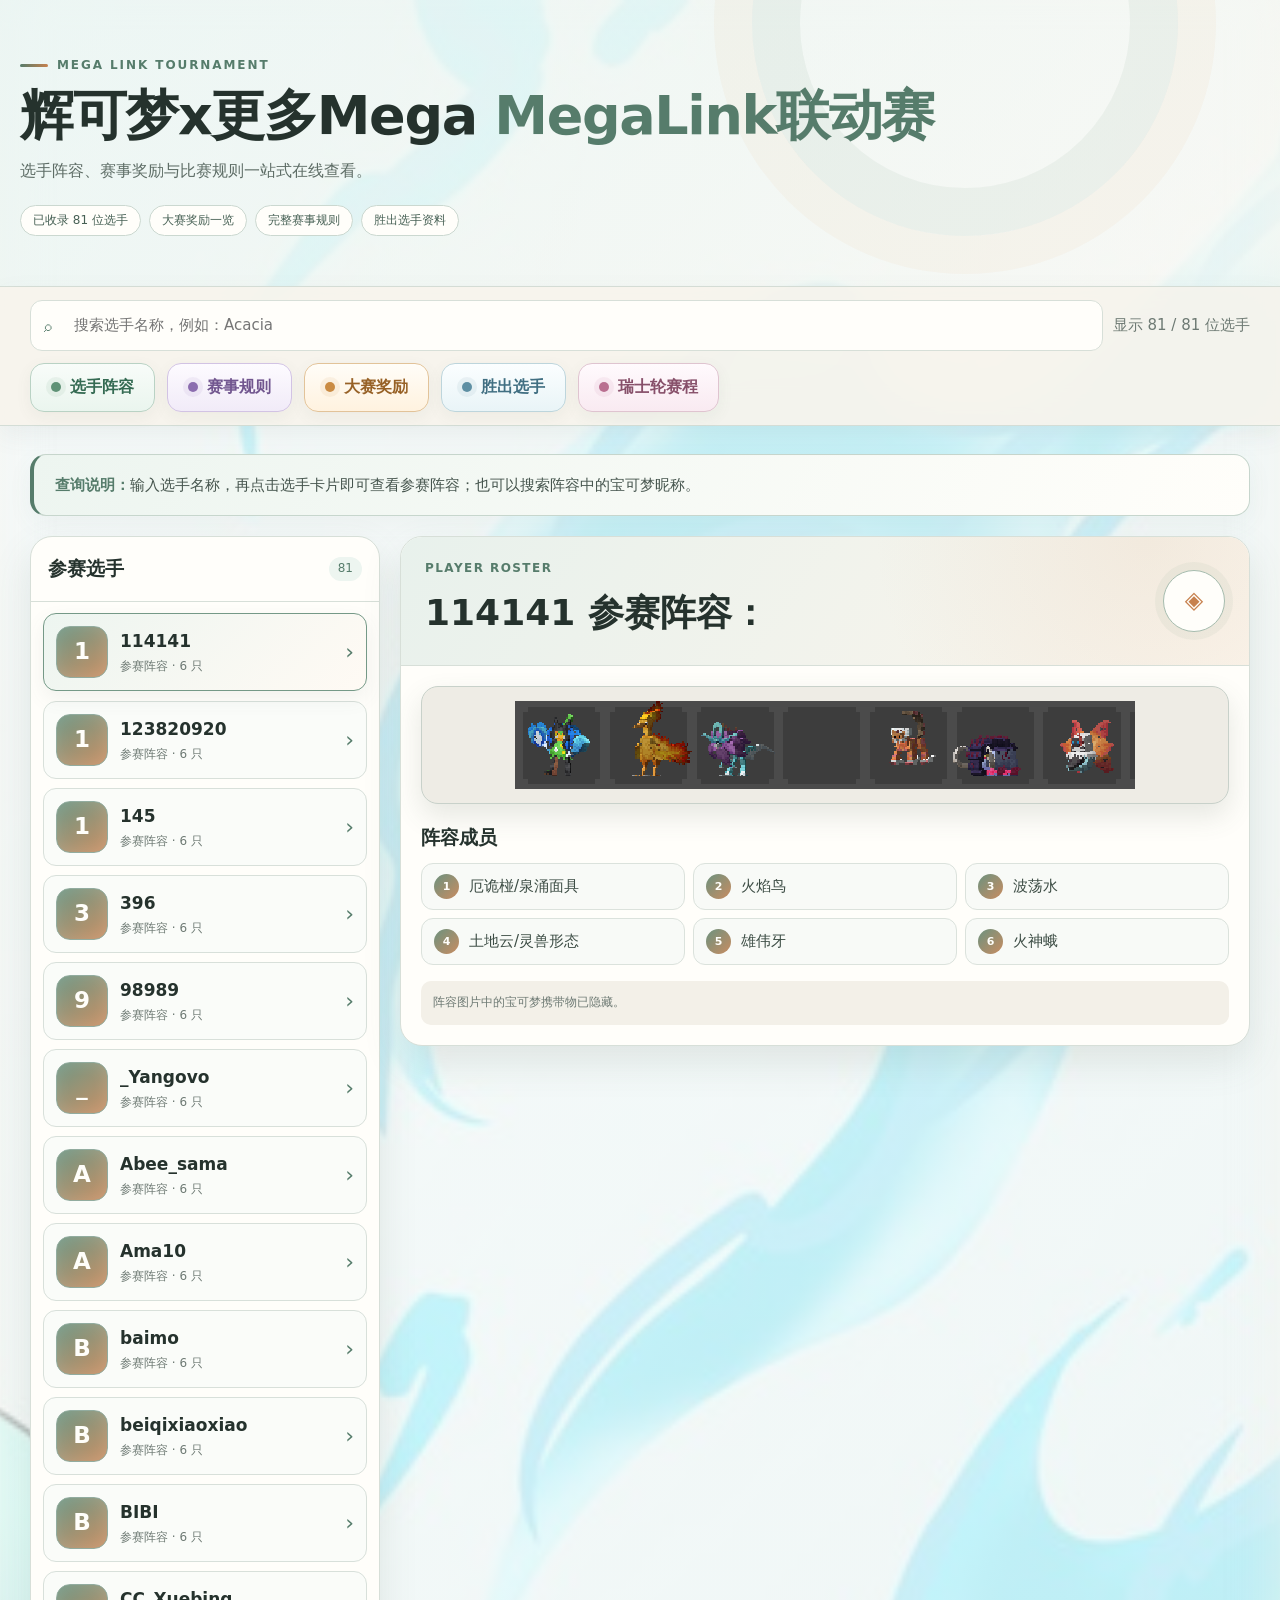
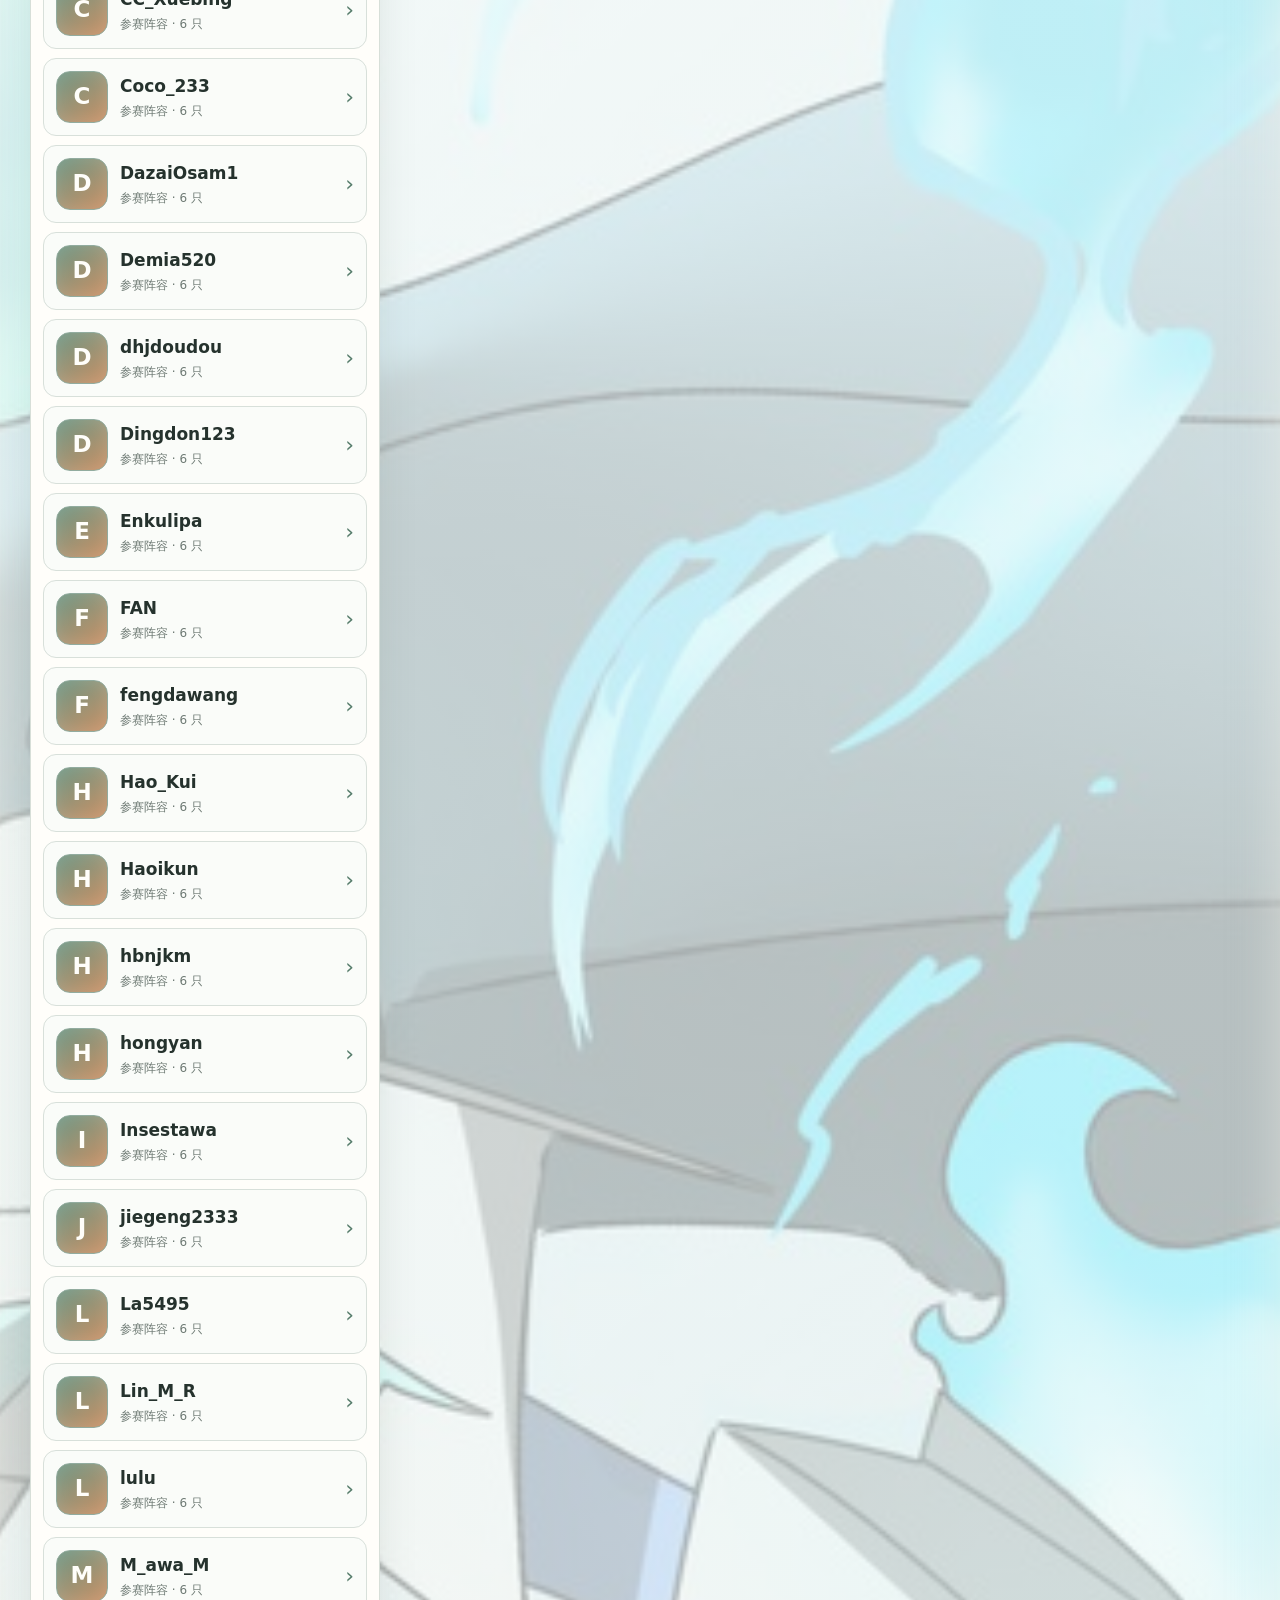
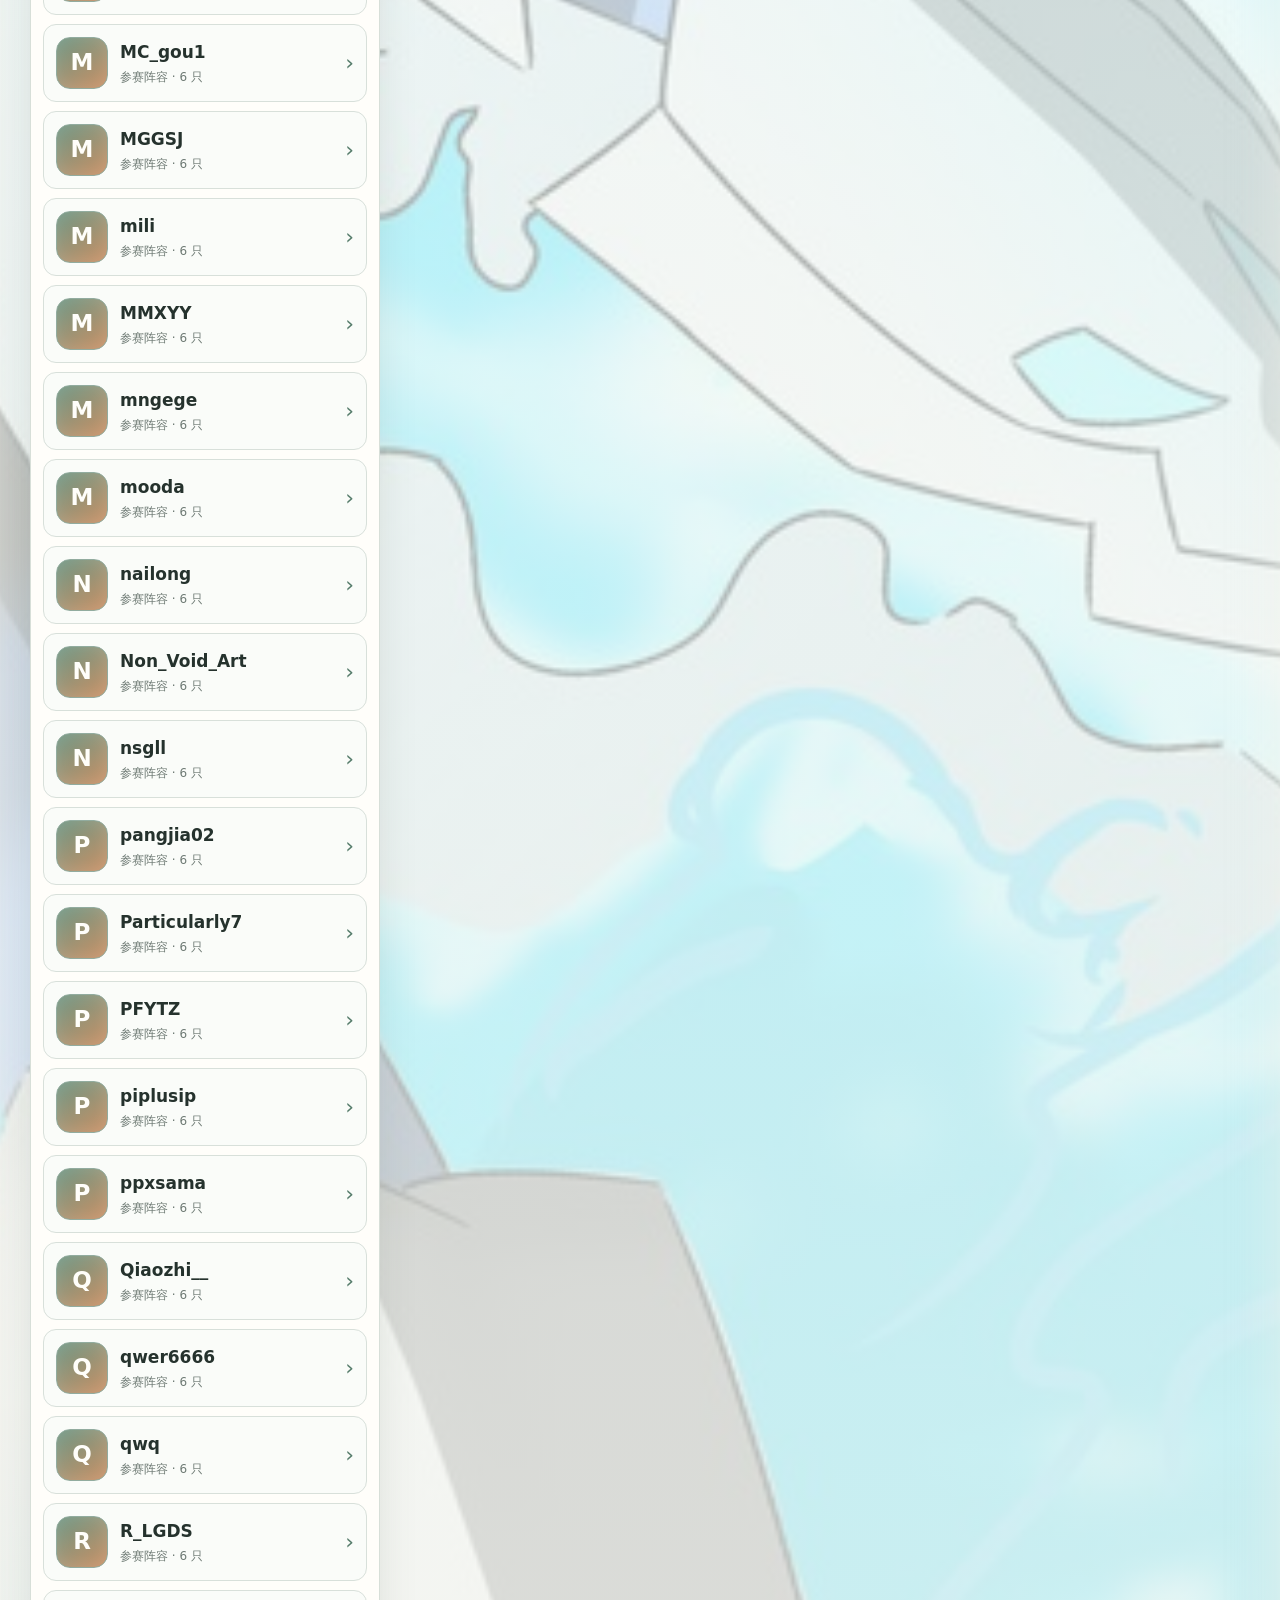
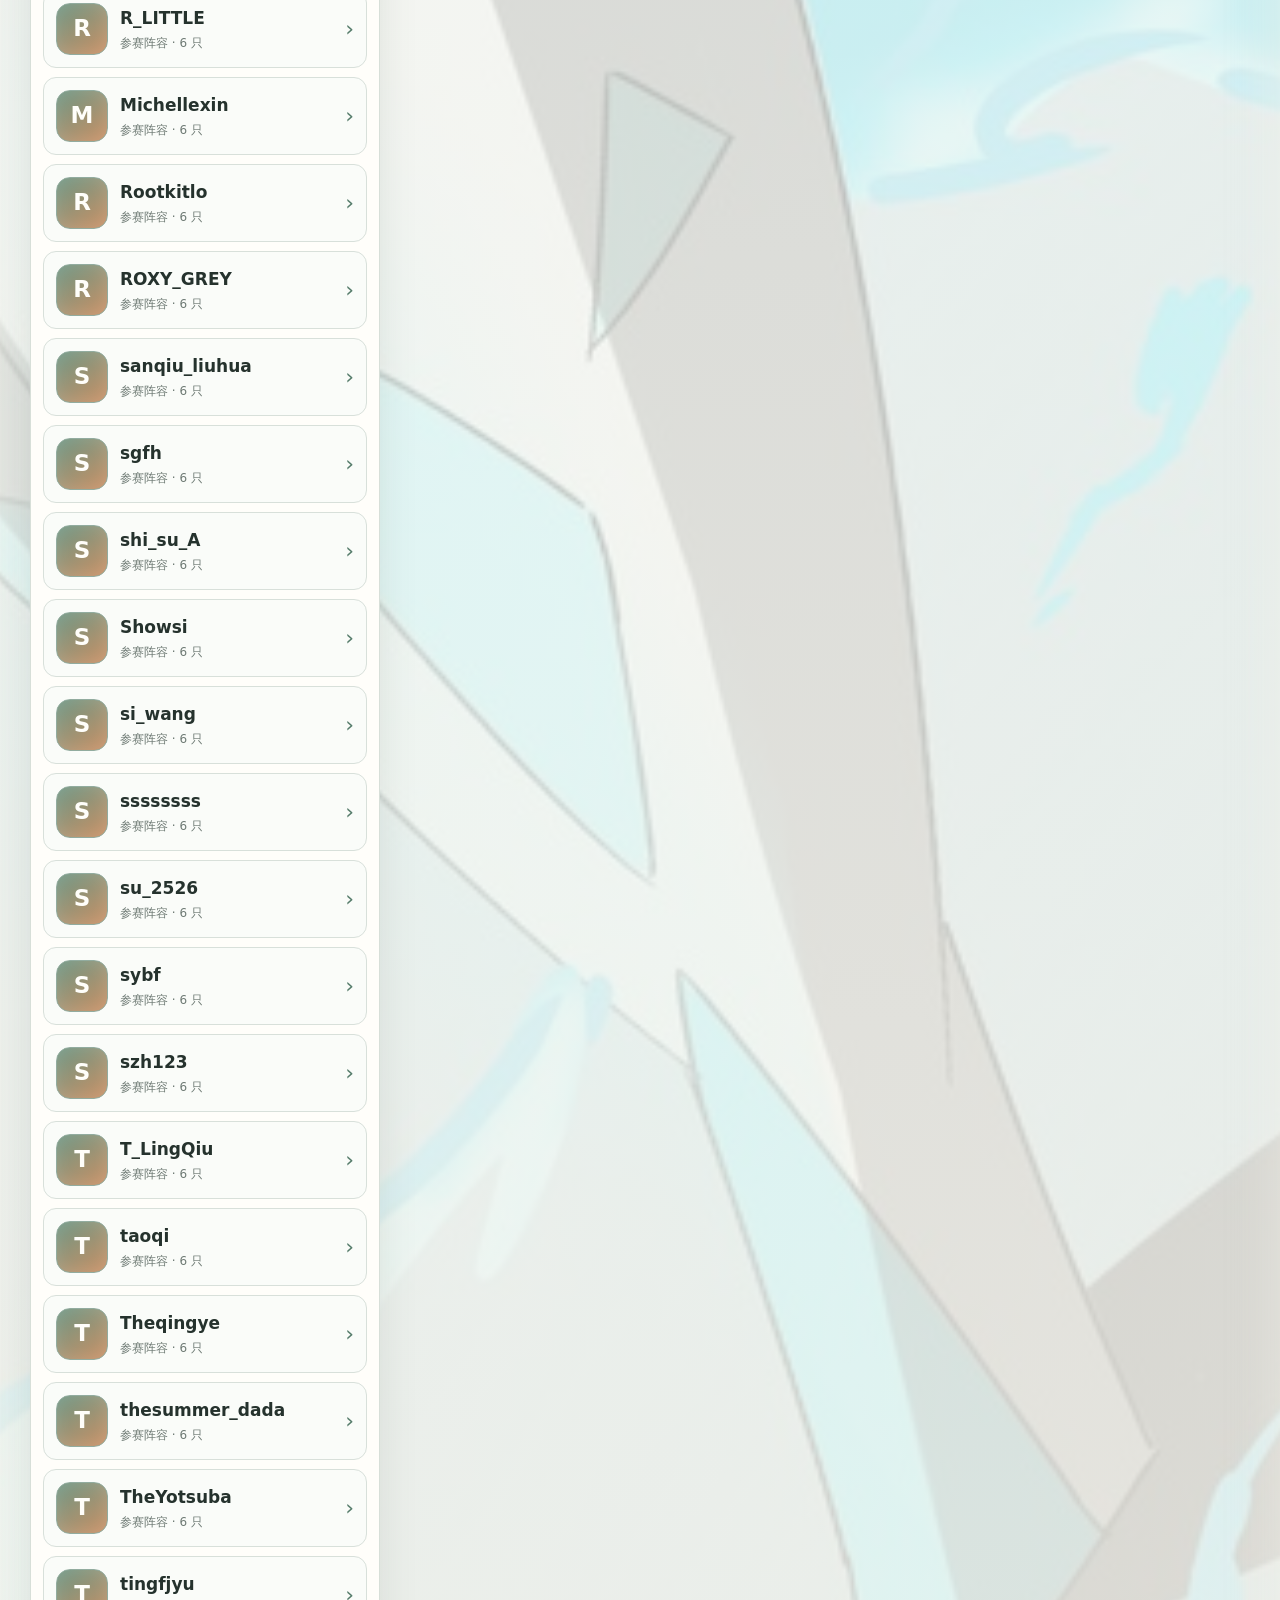
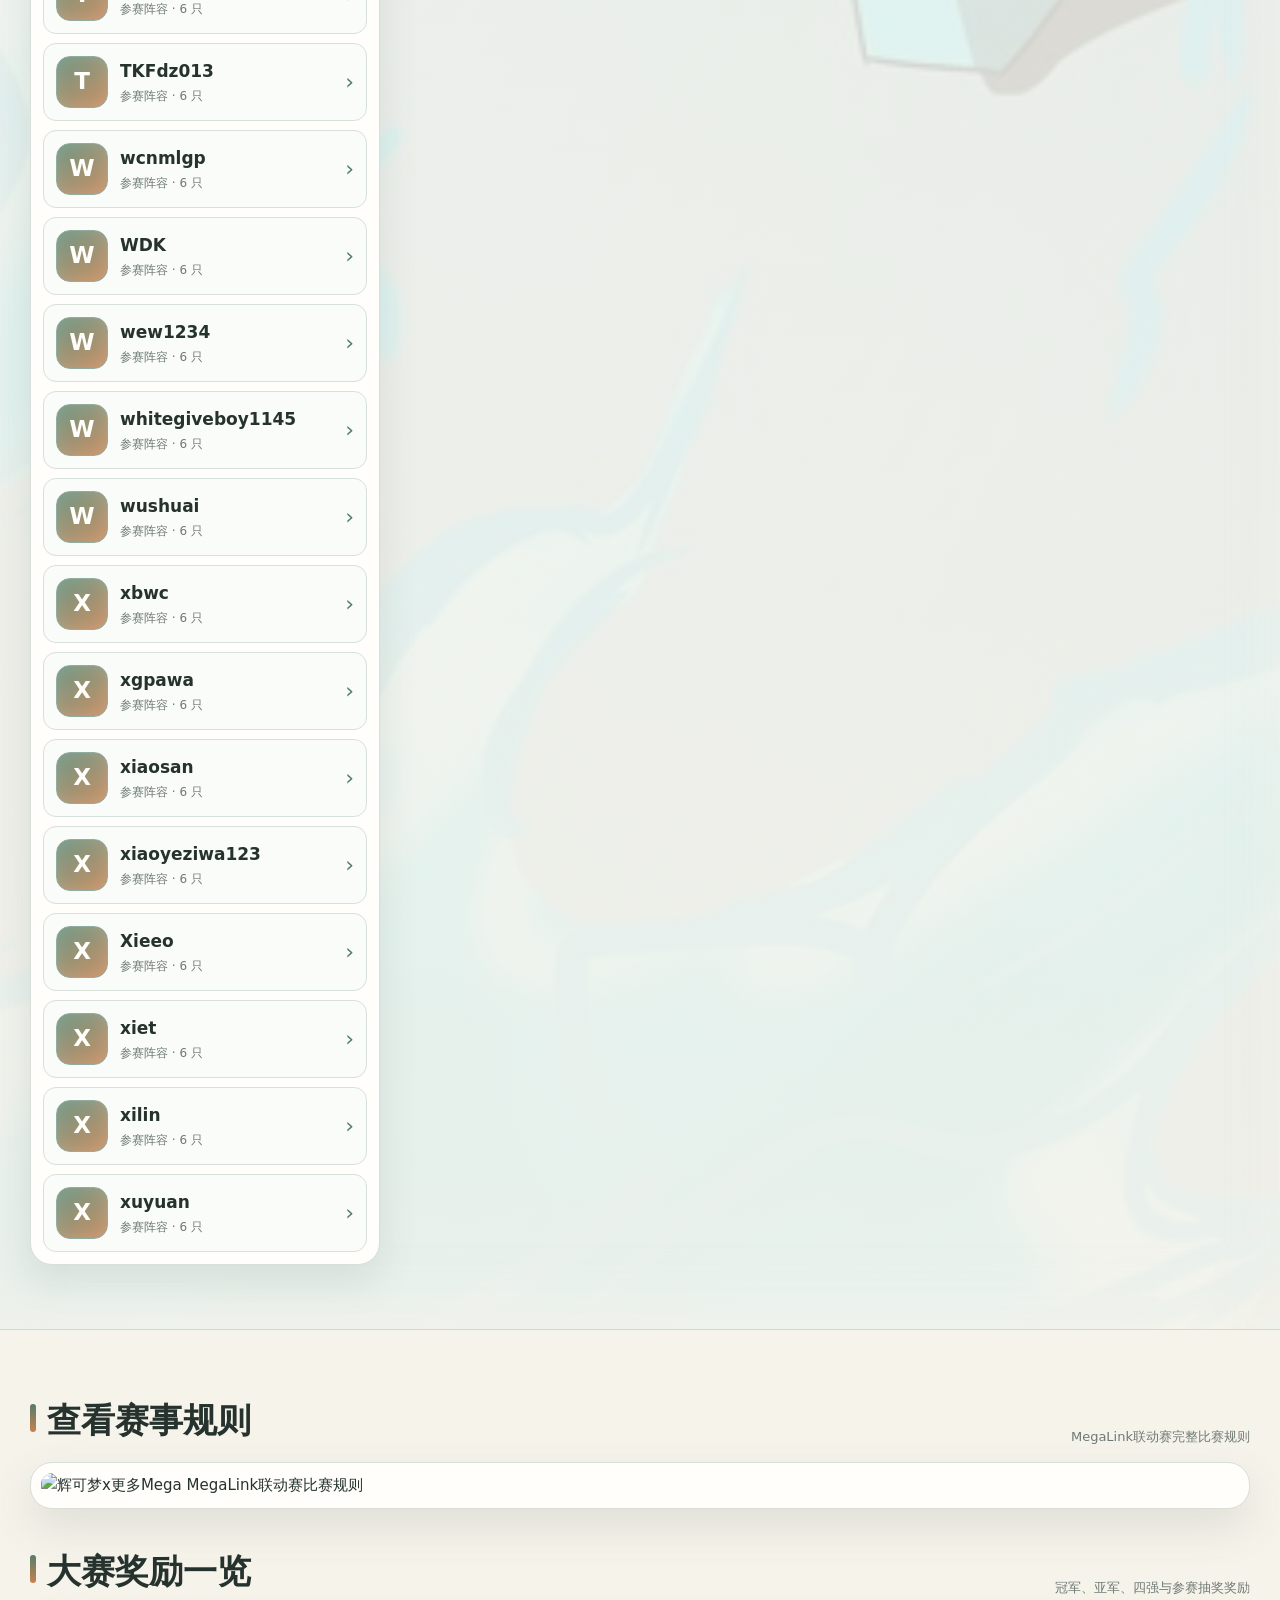
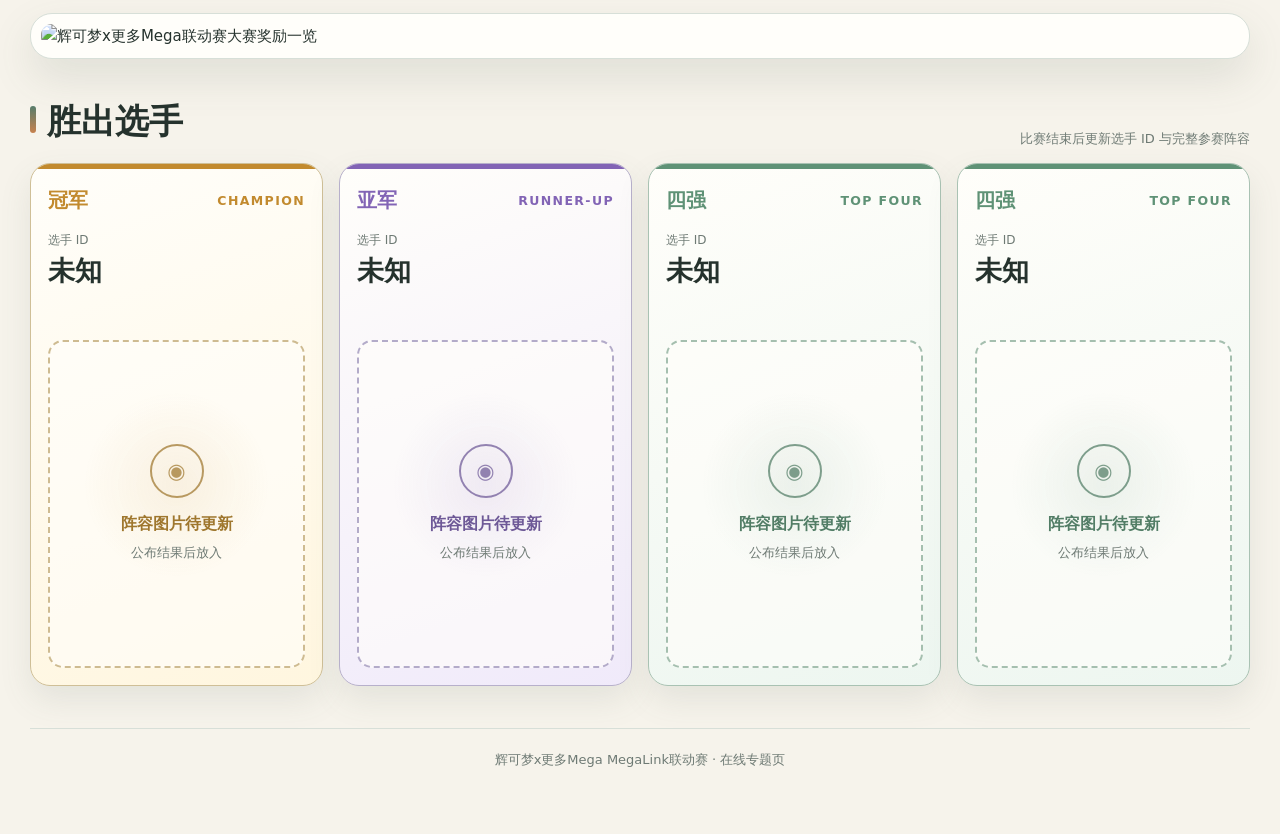
==== commit d86e1ecc: "新增11位选手阵容数据" ====
--- a/mega-link-tournament/index.html
+++ b/mega-link-tournament/index.html
@@ -594,7 +594,7 @@
         <input id="search" type="search" placeholder="搜索选手名称，例如：Acacia" autocomplete="off" aria-label="搜索比赛选手">
         <button id="clear" type="button" aria-label="清除搜索">清除</button>
       </div>
-      <div class="status" id="status" aria-live="polite">显示 70 / 70 位选手</div>
+      <div class="status" id="status" aria-live="polite">显示 81 / 81 位选手</div>
       <nav class="quick-nav" aria-label="页面导航">
         <a href="#players-section">选手阵容</a>
         <a href="#rules">赛事规则</a>
@@ -612,7 +612,7 @@
       <section class="players-panel" aria-label="参赛选手列表">
         <div class="panel-heading">
           <h2>参赛选手</h2>
-          <span class="count" id="count">70</span>
+          <span class="count" id="count">81</span>
         </div>
         <div class="players" id="players"></div>
         <div class="empty" id="empty">没有找到符合条件的选手。</div>
@@ -1102,6 +1102,72 @@
         name: "WDK",
         teamImage: "wdk-team.png",
         members: ["九尾/阿罗拉形态", "呆呆王/伽勒尔形态", "浩大鲸", "雷鸟海兽", "钢铠鸦", "苍炎刃鬼"]
+      },
+      {
+        id: "wew1234",
+        name: "wew1234",
+        teamImage: "wew1234-team.png",
+        members: ["铁武者", "大嘴鸥", "天蝎王", "铝钢桥龙", "钢铠鸦", "长毛巨魔"]
+      },
+      {
+        id: "whitegiveboy1145",
+        name: "whitegiveboy1145",
+        teamImage: "whitegiveboy1145-team.png",
+        members: ["美纳斯", "雄伟牙", "快龙", "铁武者", "炎帝", "猛雷鼓"]
+      },
+      {
+        id: "wushuai",
+        name: "wushuai",
+        teamImage: "wushuai-team.png",
+        members: ["雄伟牙", "波荡水", "超坏星", "幸福蛋", "火神蛾", "魔幻假面喵"]
+      },
+      {
+        id: "xbwc",
+        name: "xbwc",
+        teamImage: "xbwc-team.png",
+        members: ["巨金怪", "快龙", "火焰鸡", "耿鬼", "烈咬陆鲨", "双斧战龙"]
+      },
+      {
+        id: "xgpawa",
+        name: "xgpawa",
+        teamImage: "xgpawa-team.png",
+        members: ["坚盾剑怪", "长毛巨魔", "妙蛙花", "烈咬陆鲨", "庞岩怪", "盐石巨灵"]
+      },
+      {
+        id: "xiaosan",
+        name: "xiaosan",
+        teamImage: "xiaosan-team.png",
+        members: ["超坏星", "武道熊师/连击流", "坚果哑铃", "天蝎王", "三首恶龙", "藏玛然特/百战勇者形态"]
+      },
+      {
+        id: "xiaoyeziwa123",
+        name: "xiaoyeziwa123",
+        teamImage: "xiaoyeziwa123-team.png",
+        members: ["壶壶", "坚果哑铃", "铝钢桥龙", "盐石巨灵", "洛托姆/清洗形态", "土王"]
+      },
+      {
+        id: "xieeo",
+        name: "Xieeo",
+        teamImage: "xieeo-team.png",
+        members: ["火神蛾", "波荡水", "雄伟牙", "钢铠鸦", "煤炭龟", "雷电云"]
+      },
+      {
+        id: "xiet",
+        name: "xiet",
+        teamImage: "xiet-team.png",
+        members: ["蝶结萌虻", "班基拉斯", "龙头地鼠", "始祖大鸟", "坚果哑铃", "纸御剑"]
+      },
+      {
+        id: "xilin",
+        name: "xilin",
+        teamImage: "xilin-team.png",
+        members: ["晶光花", "波荡水", "铁武者", "酋雷姆", "卡噗鸣鸣", "始祖大鸟"]
+      },
+      {
+        id: "xuyuan",
+        name: "xuyuan",
+        teamImage: "xuyuan-team.png",
+        members: ["庞岩怪", "水君", "坚果哑铃", "代拉基翁", "雷电云", "黑夜魔灵"]
       }
     ];
 
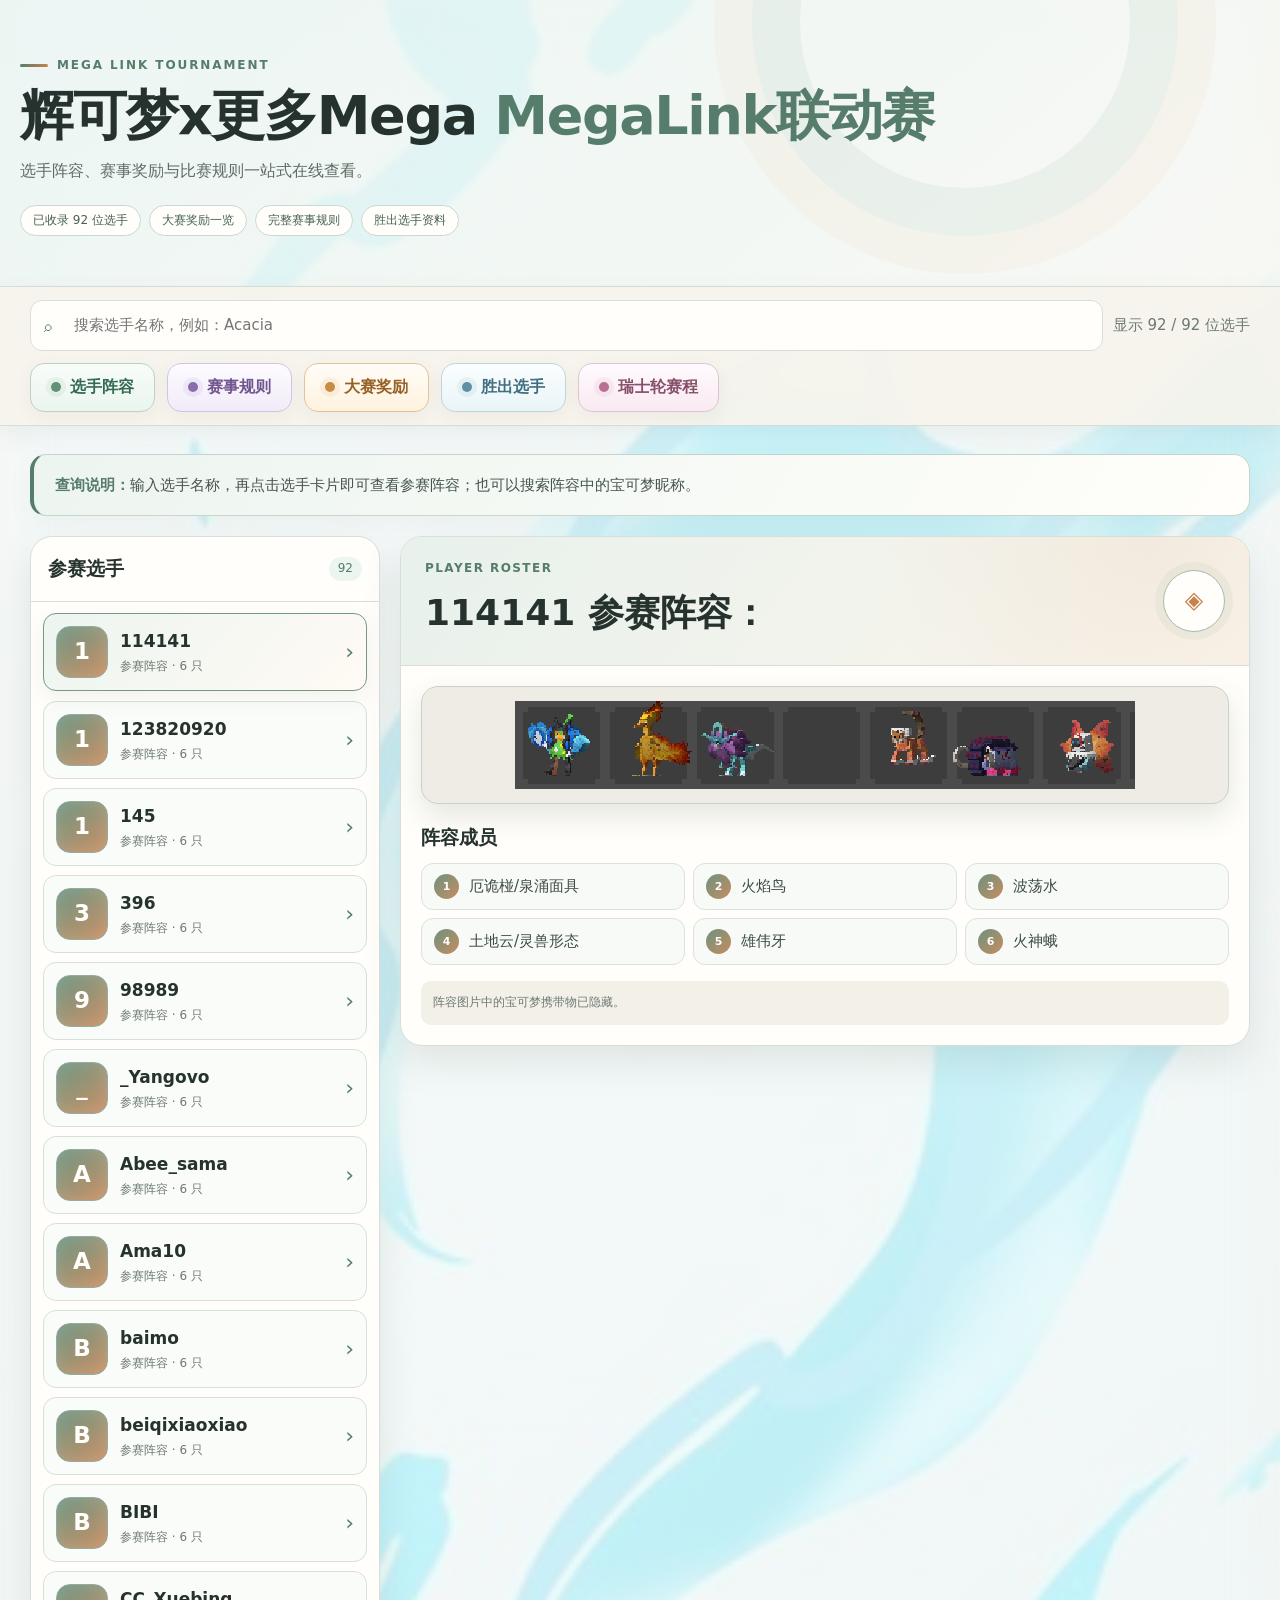
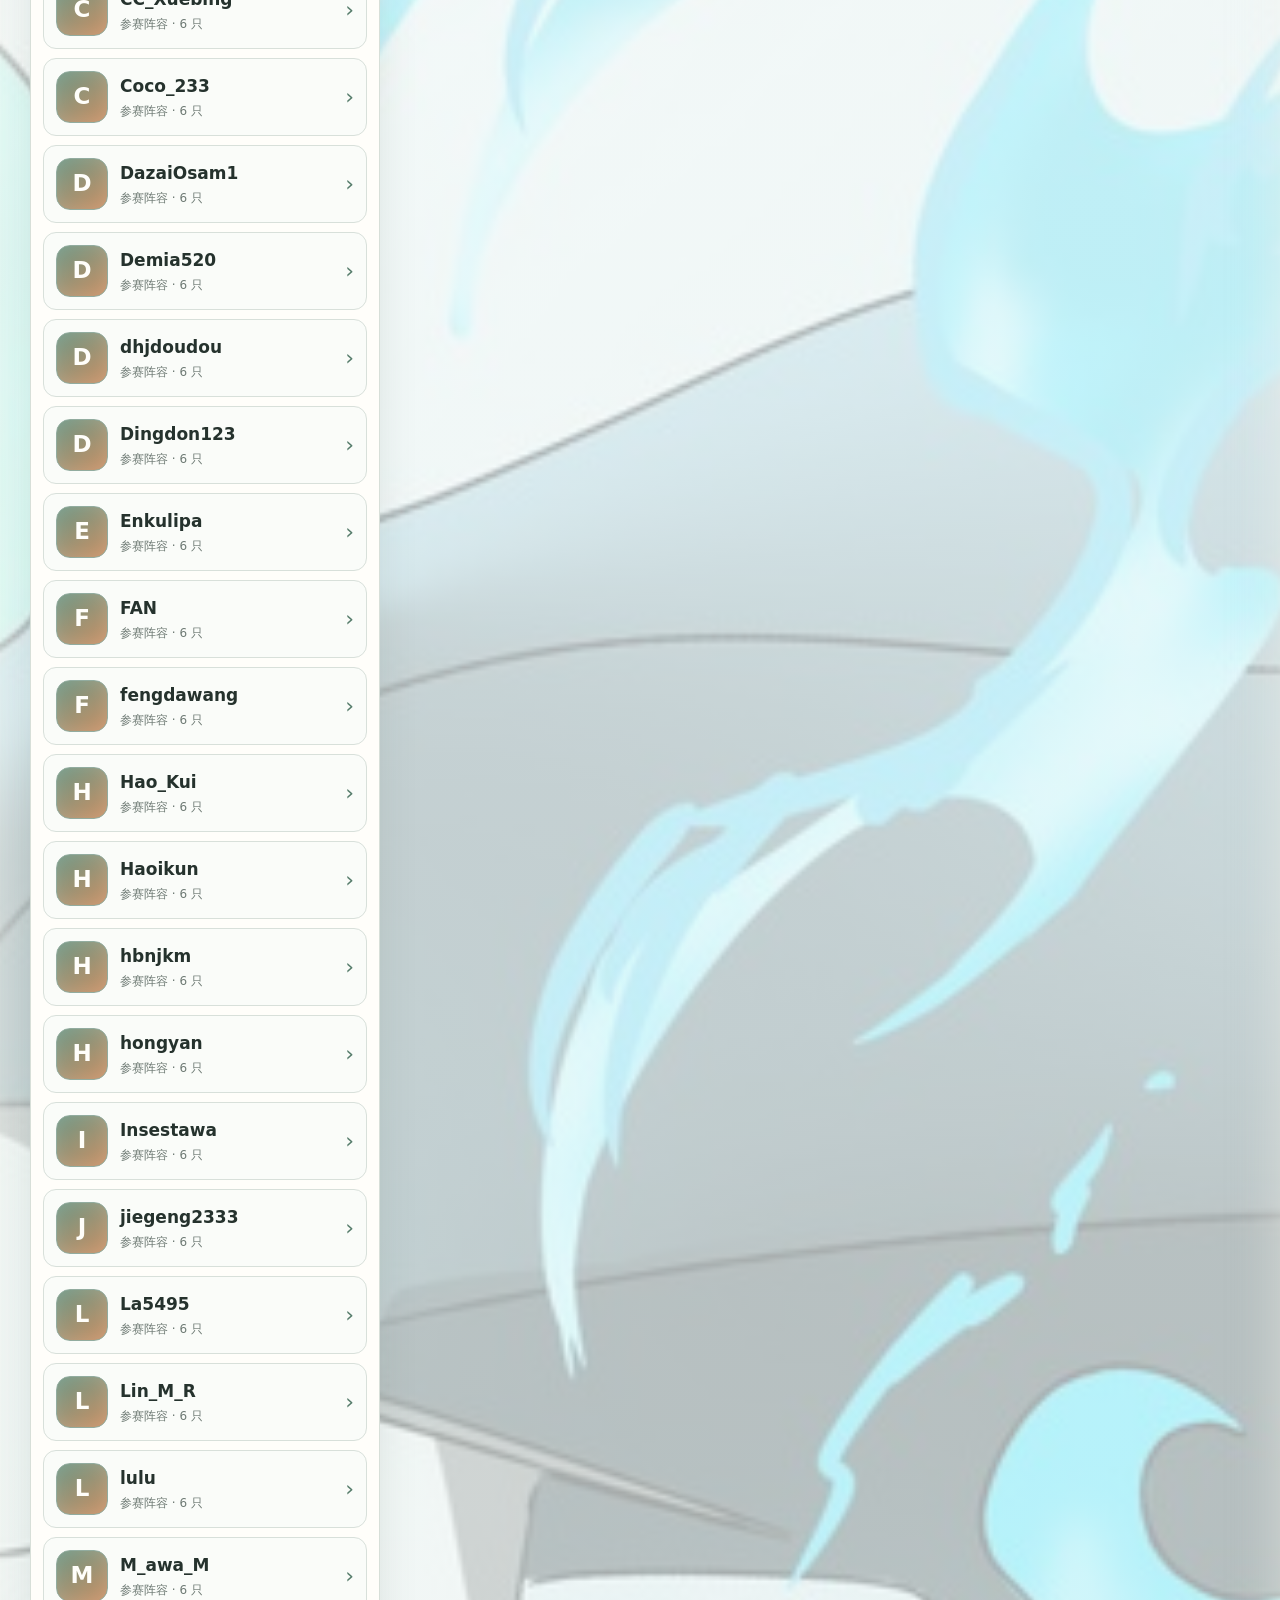
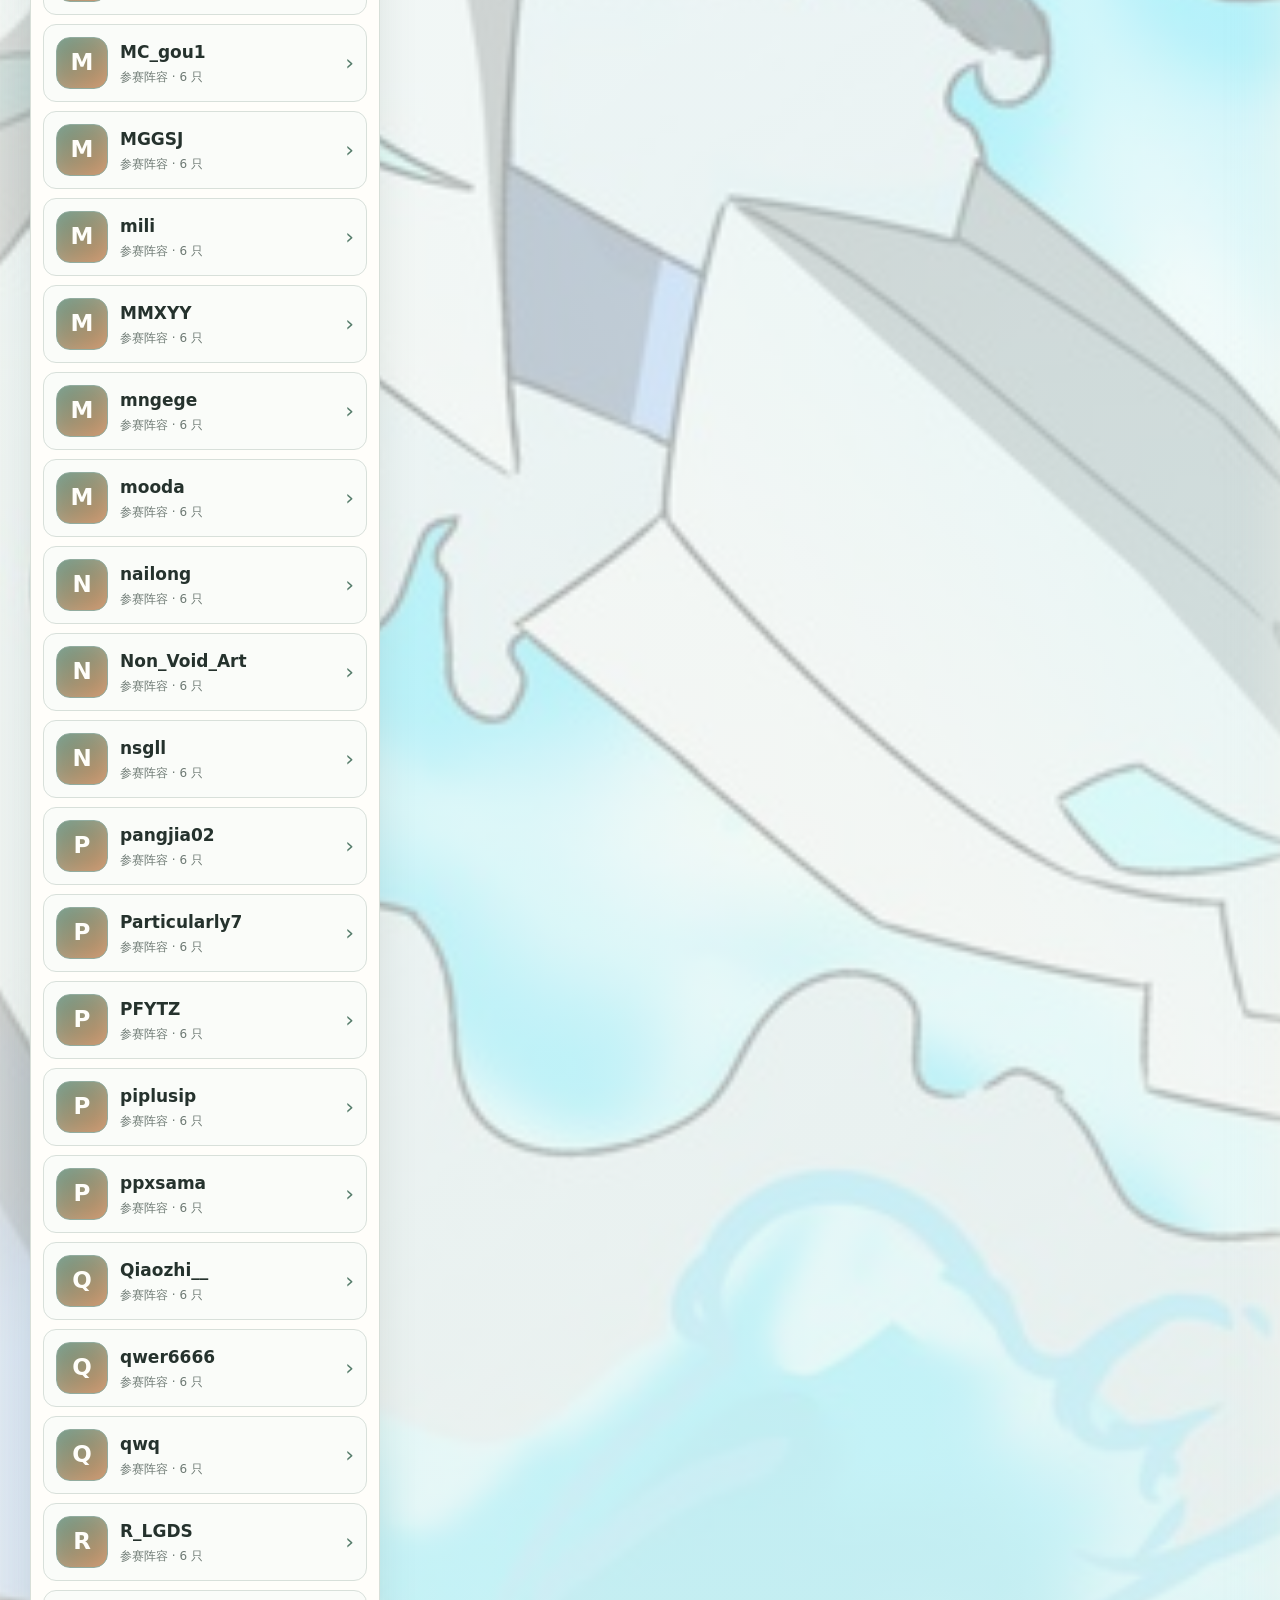
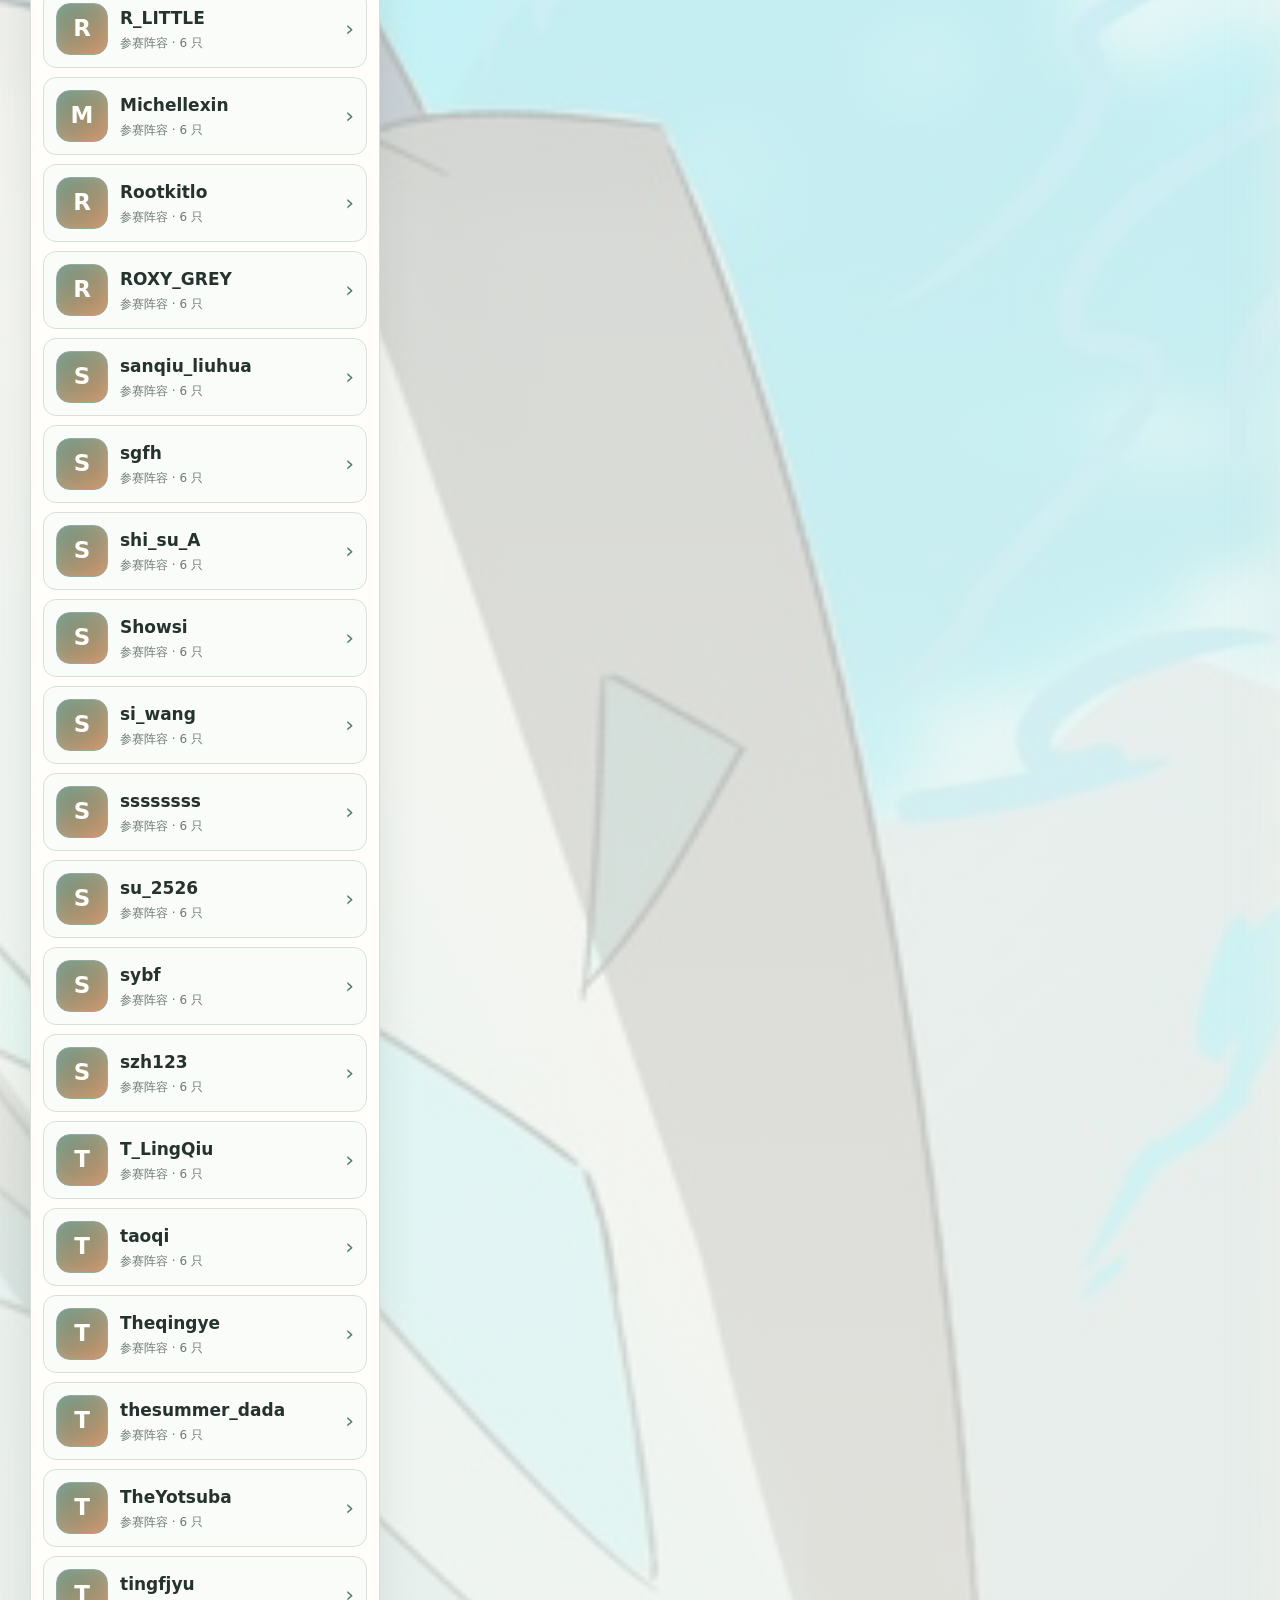
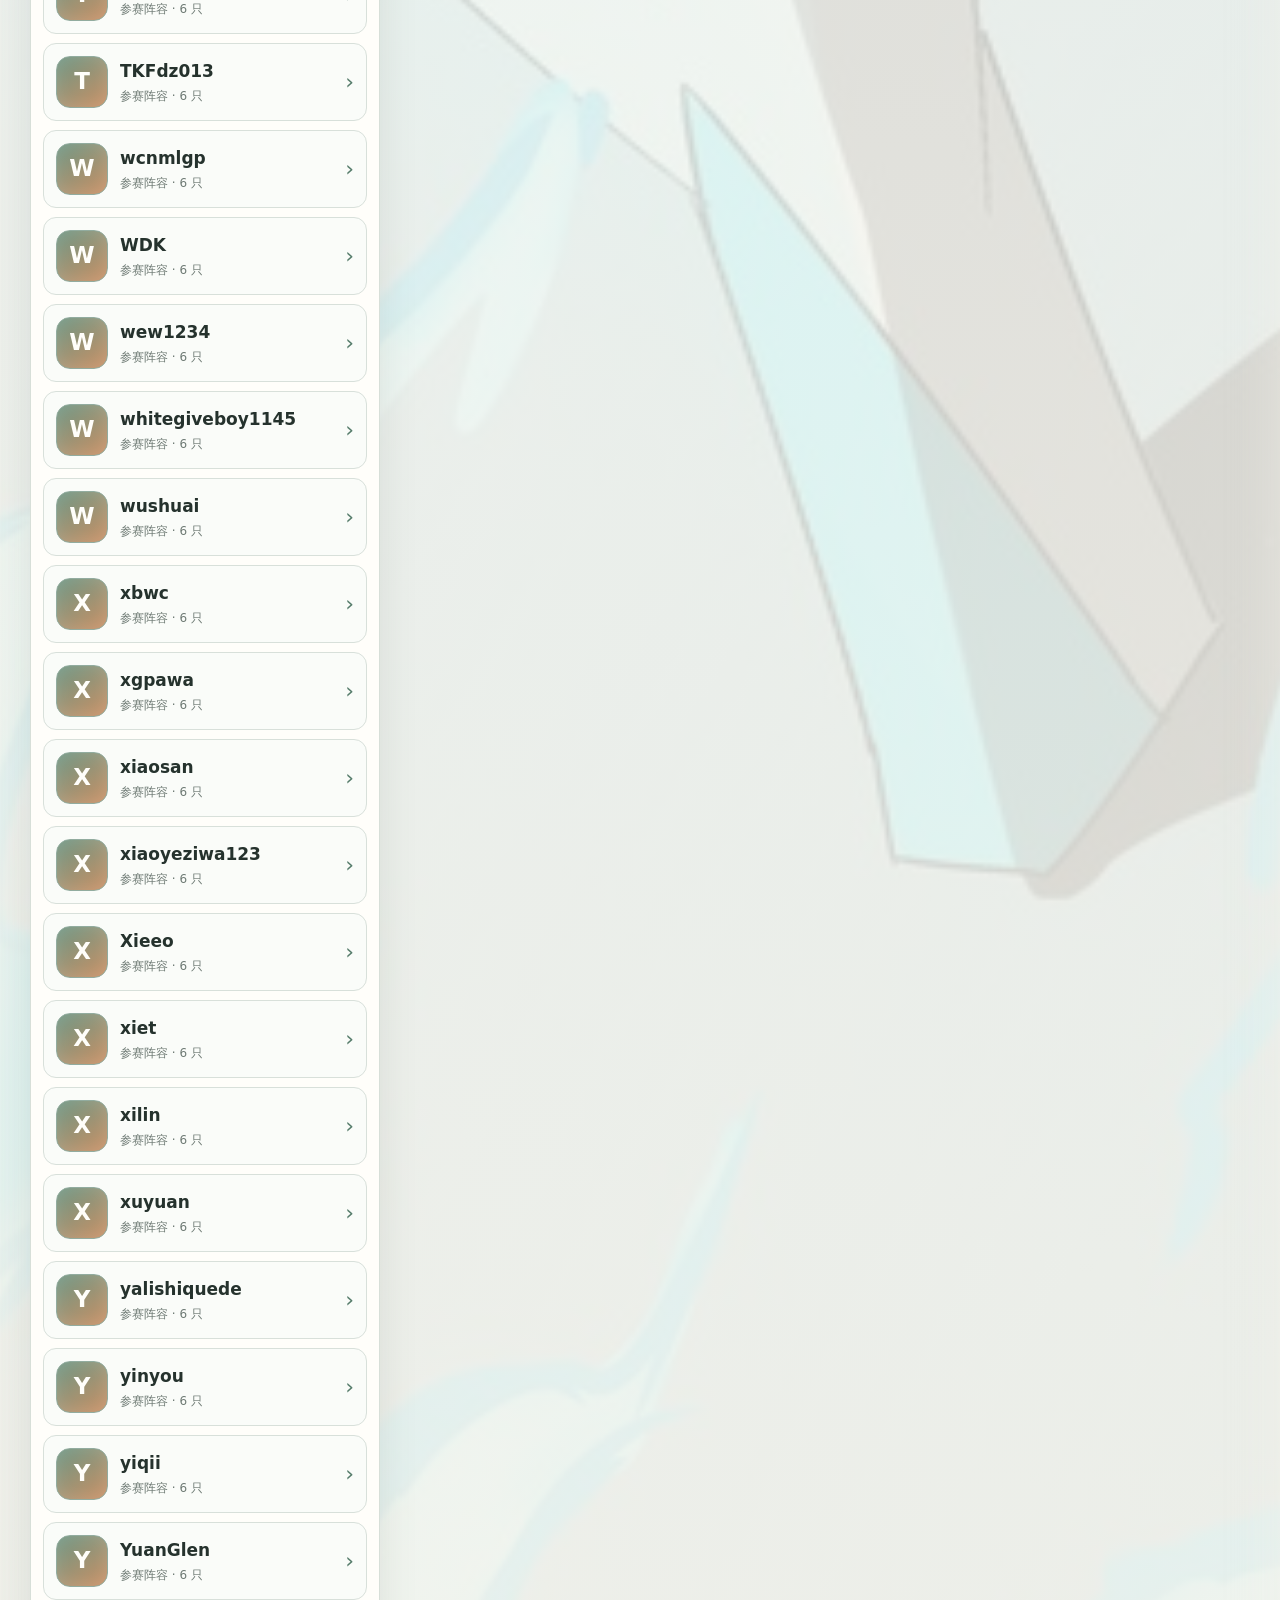
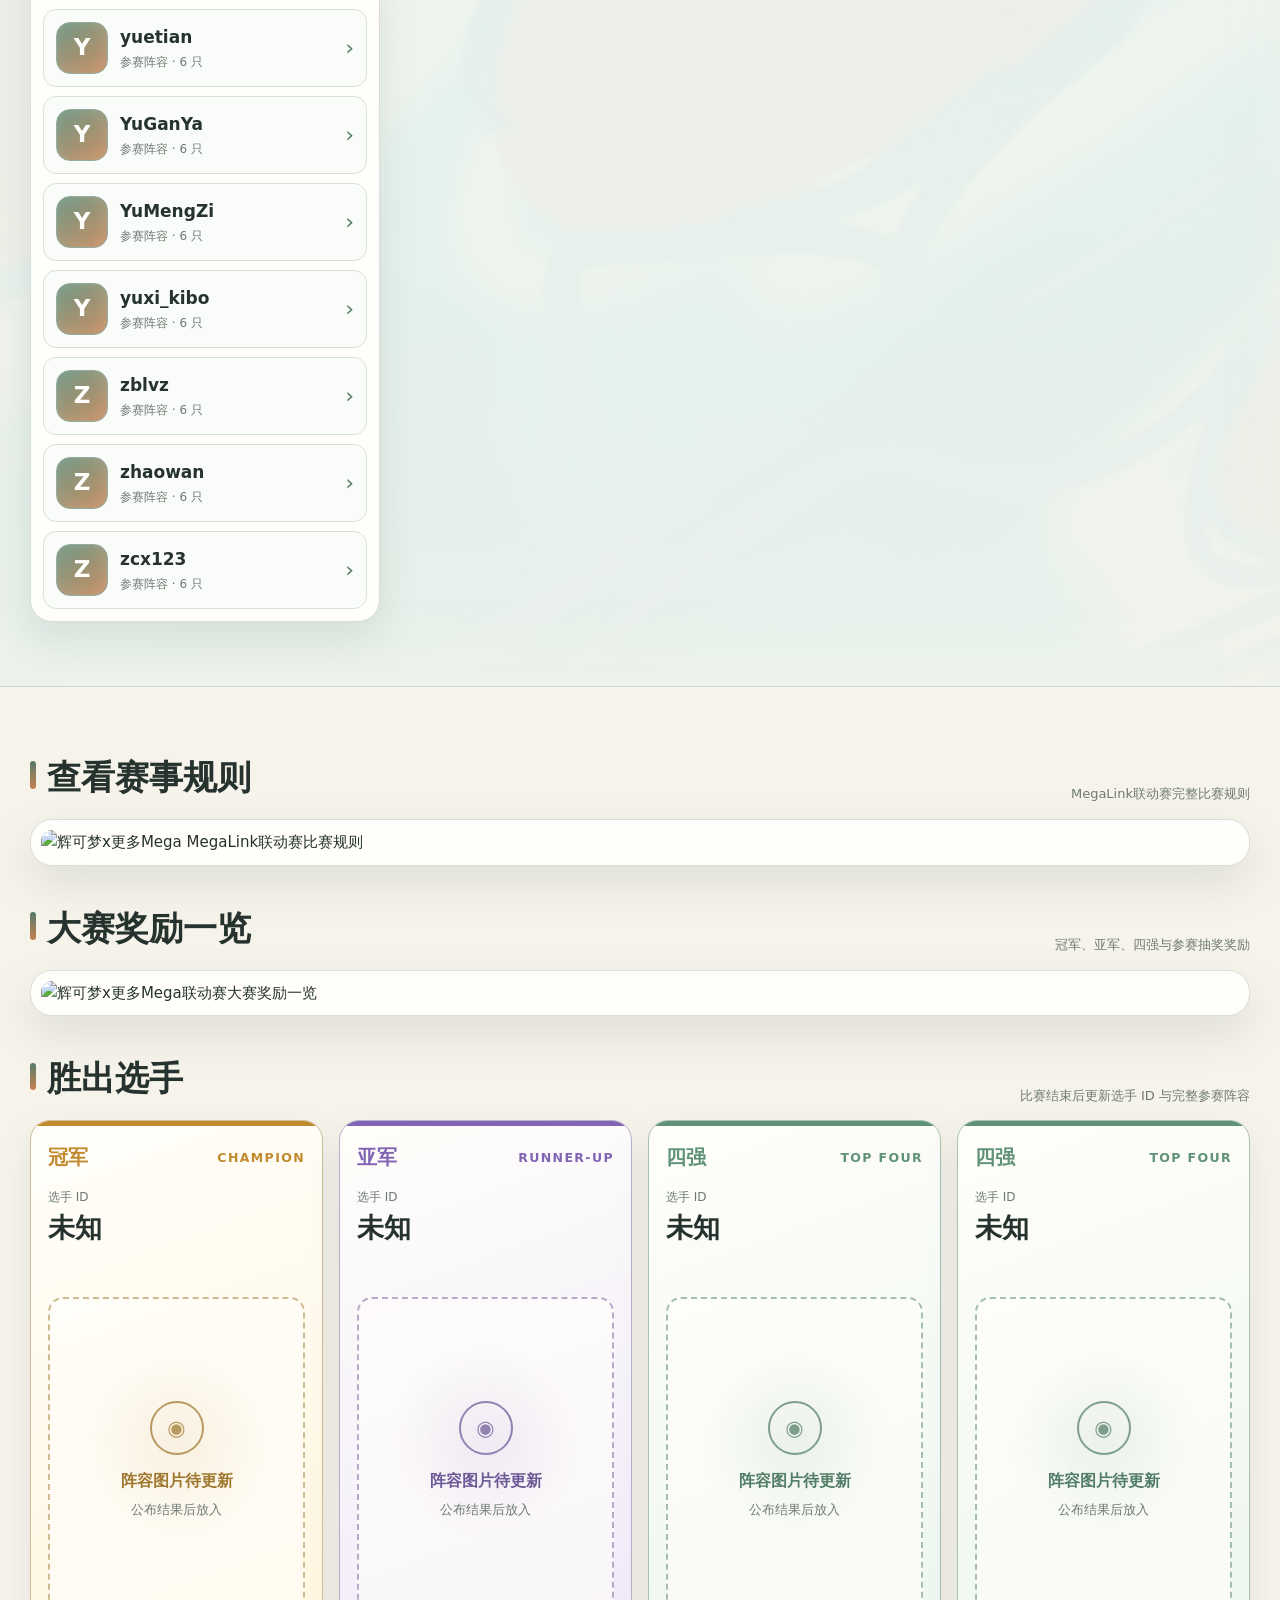
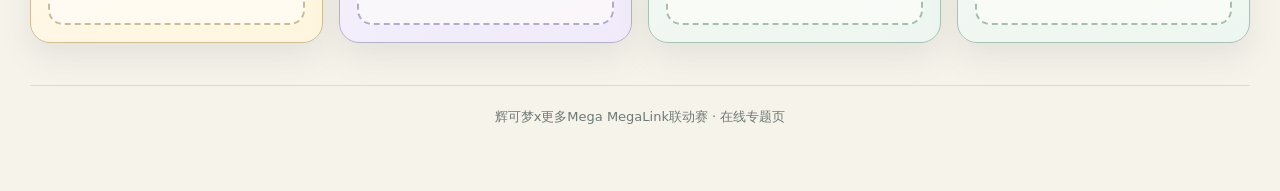
==== commit 903caaf1: "新增11位选手阵容数据" ====
--- a/mega-link-tournament/index.html
+++ b/mega-link-tournament/index.html
@@ -594,7 +594,7 @@
         <input id="search" type="search" placeholder="搜索选手名称，例如：Acacia" autocomplete="off" aria-label="搜索比赛选手">
         <button id="clear" type="button" aria-label="清除搜索">清除</button>
       </div>
-      <div class="status" id="status" aria-live="polite">显示 81 / 81 位选手</div>
+      <div class="status" id="status" aria-live="polite">显示 92 / 92 位选手</div>
       <nav class="quick-nav" aria-label="页面导航">
         <a href="#players-section">选手阵容</a>
         <a href="#rules">赛事规则</a>
@@ -612,7 +612,7 @@
       <section class="players-panel" aria-label="参赛选手列表">
         <div class="panel-heading">
           <h2>参赛选手</h2>
-          <span class="count" id="count">81</span>
+          <span class="count" id="count">92</span>
         </div>
         <div class="players" id="players"></div>
         <div class="empty" id="empty">没有找到符合条件的选手。</div>
@@ -1168,6 +1168,72 @@
         name: "xuyuan",
         teamImage: "xuyuan-team.png",
         members: ["庞岩怪", "水君", "坚果哑铃", "代拉基翁", "雷电云", "黑夜魔灵"]
+      },
+      {
+        id: "yalishiquede",
+        name: "yalishiquede",
+        teamImage: "yalishiquede-team.png",
+        members: ["天蝎王", "厄诡椪/涌泉面具", "仙子伊布", "铁攀岩", "猛雷鼓", "魔幻假面喵"]
+      },
+      {
+        id: "yinyou",
+        name: "yinyou",
+        teamImage: "yinyou-team.png",
+        members: ["巨翅飞鱼", "铝钢桥龙", "Mushiro", "波荡水", "月月熊", "仆刀将军"]
+      },
+      {
+        id: "yiqii",
+        name: "yiqii",
+        teamImage: "yiqii-team.png",
+        members: ["美录梅塔", "卡噗蝶蝶", "天蝎王", "三首恶龙", "太阳珊瑚/伽勒尔形态", "波尔凯尼恩"]
+      },
+      {
+        id: "yuanglen",
+        name: "YuanGlen",
+        teamImage: "yuanglen-team.png",
+        members: ["赛富豪", "雄伟牙", "铁武者", "三首恶龙", "呆呆王/伽勒尔形态", "保姆曼波"]
+      },
+      {
+        id: "yuetian",
+        name: "yuetian",
+        teamImage: "yuetian-team.png",
+        members: ["三首恶龙", "保姆曼波", "古鼎鹿", "武道熊师/连击流", "钢铠鸦", "猛雷鼓"]
+      },
+      {
+        id: "yuganya",
+        name: "YuGanYa",
+        teamImage: "yuganya-team.png",
+        members: ["酋雷姆", "轰擂金刚猩", "天蝎王", "狂欢浪舞鸭", "谜拟丘", "铁攀岩"]
+      },
+      {
+        id: "yumengzi",
+        name: "YuMengZi",
+        teamImage: "yumengzi-team.png",
+        members: ["长毛巨魔", "雷电云", "雄伟牙", "铁毒蛾", "三首恶龙", "甲贺忍蛙"]
+      },
+      {
+        id: "yuxi_kibo",
+        name: "yuxi_kibo",
+        teamImage: "yuxi-kibo-team.png",
+        members: ["雄伟牙", "苍炎刃鬼", "闪电鸟", "赛富豪", "班吉拉斯", "君主蛇"]
+      },
+      {
+        id: "zblvz",
+        name: "zblvz",
+        teamImage: "zblvz-team.png",
+        members: ["长毛巨魔", "雄伟牙", "蝶结萌虻", "Mushiro", "武道熊师/连击流", "闪电鸟"]
+      },
+      {
+        id: "zhaowan",
+        name: "zhaowan",
+        teamImage: "zhaowan-team.png",
+        members: ["壶壶", "雷吉艾勒奇", "甲贺忍蛙", "铝钢桥龙", "百变怪", "怪颚龙"]
+      },
+      {
+        id: "zcx123",
+        name: "zcx123",
+        teamImage: "zcx123-team.png",
+        members: ["Mushiro", "雄伟牙", "卡噗鳍鳍", "雷吉铎拉戈", "闪电鸟", "雷吉斯齐鲁"]
       }
     ];
 
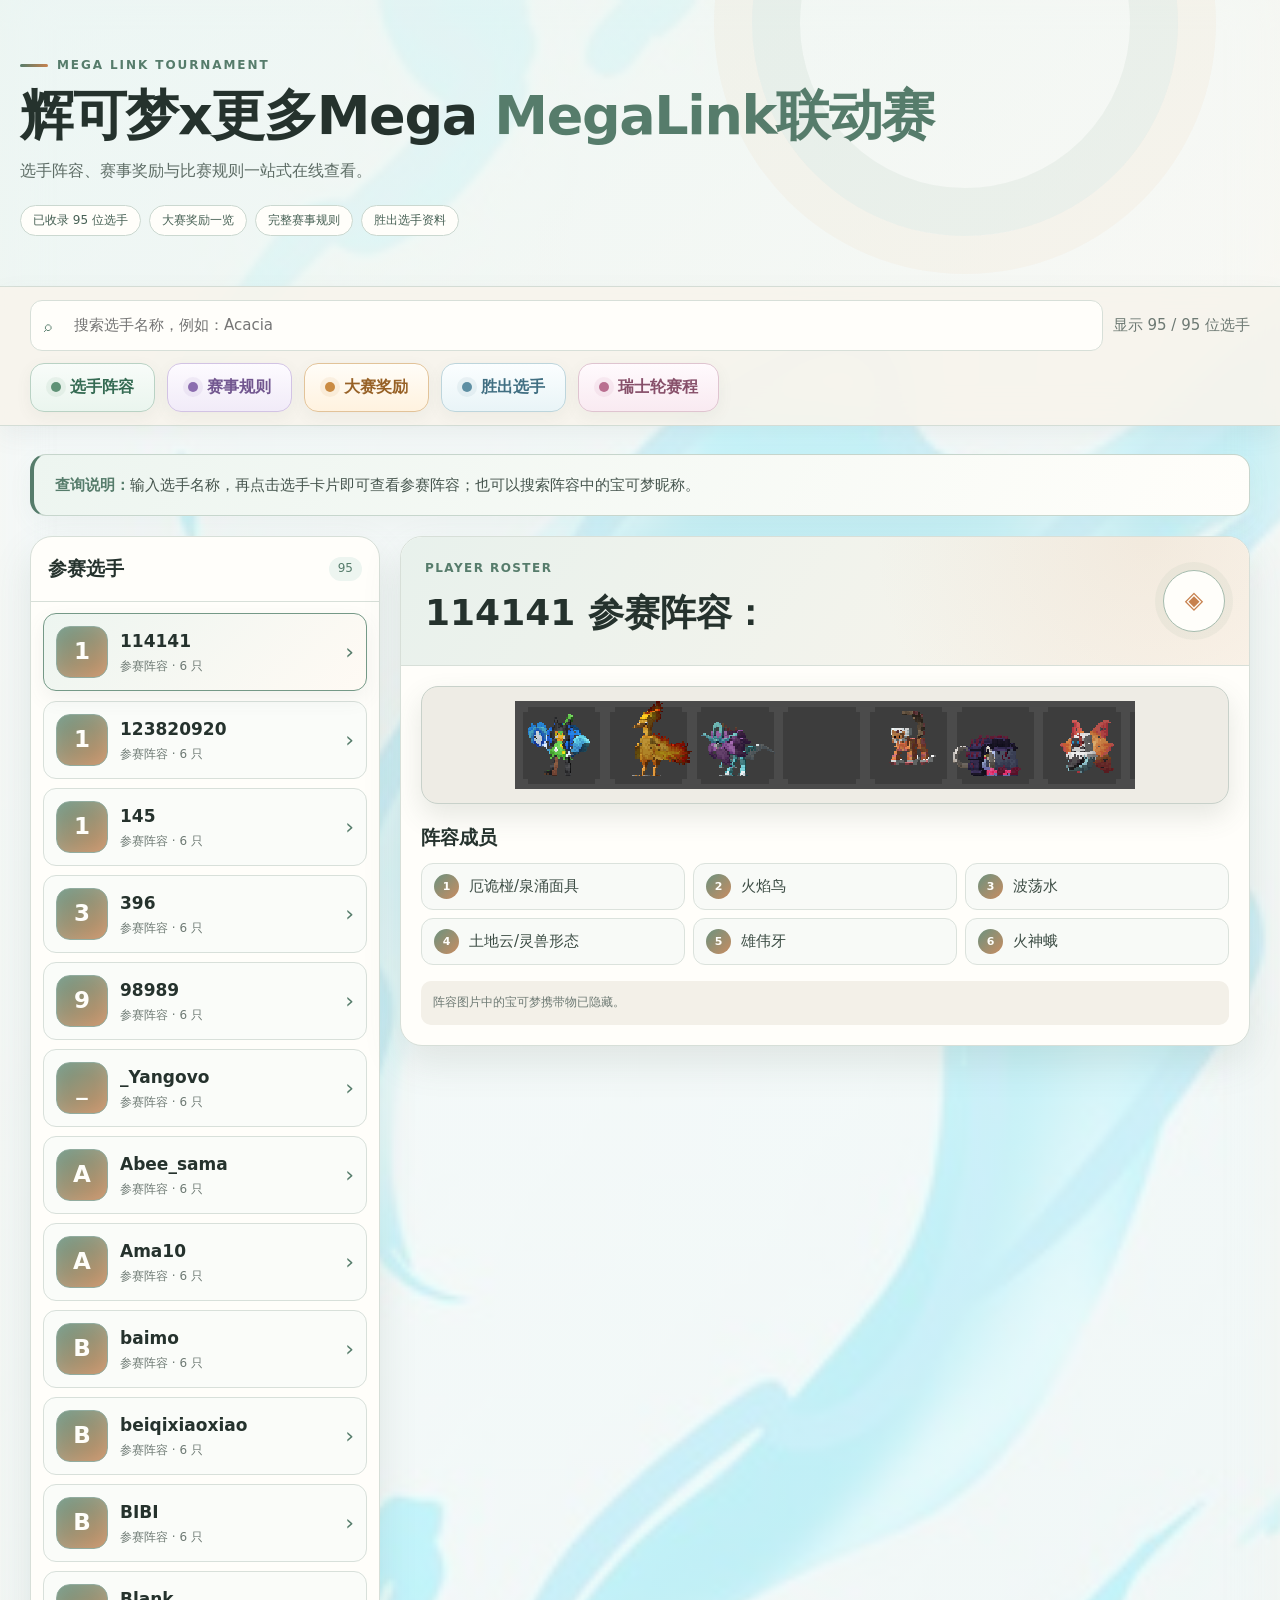
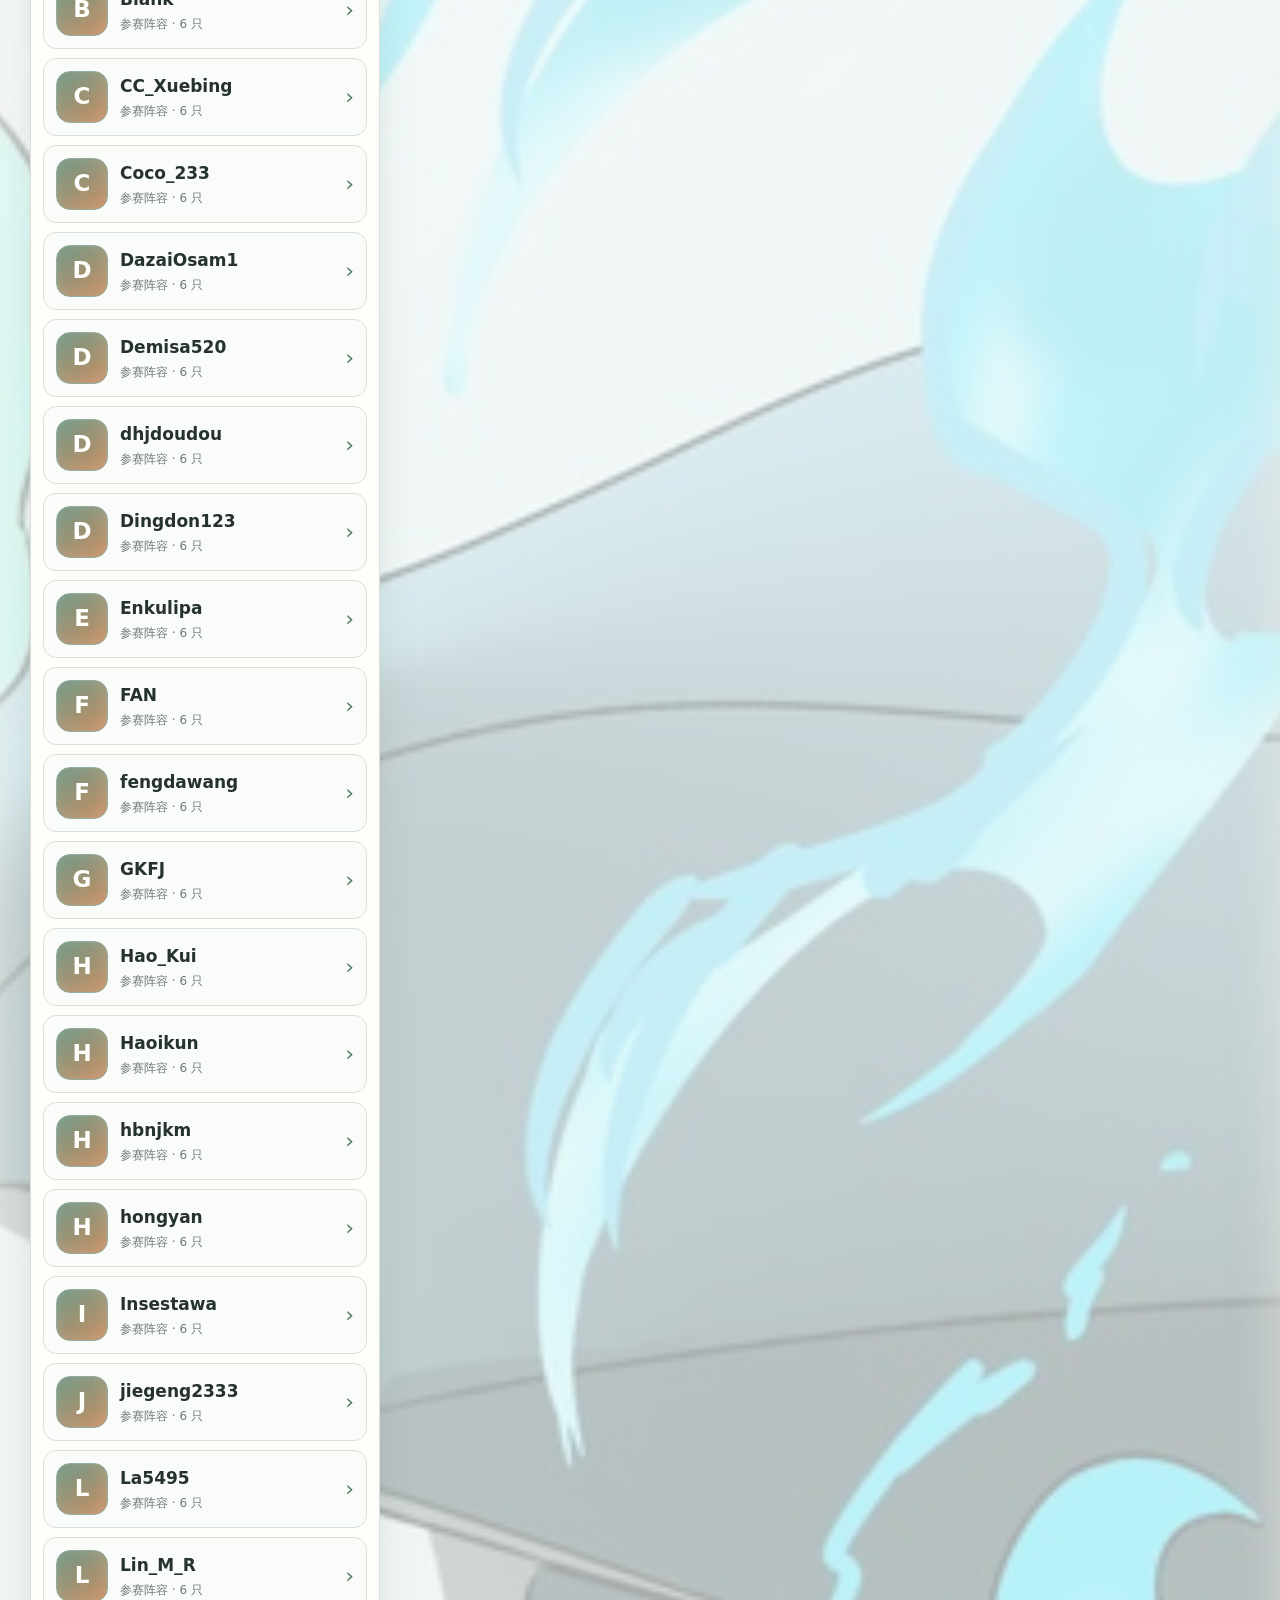
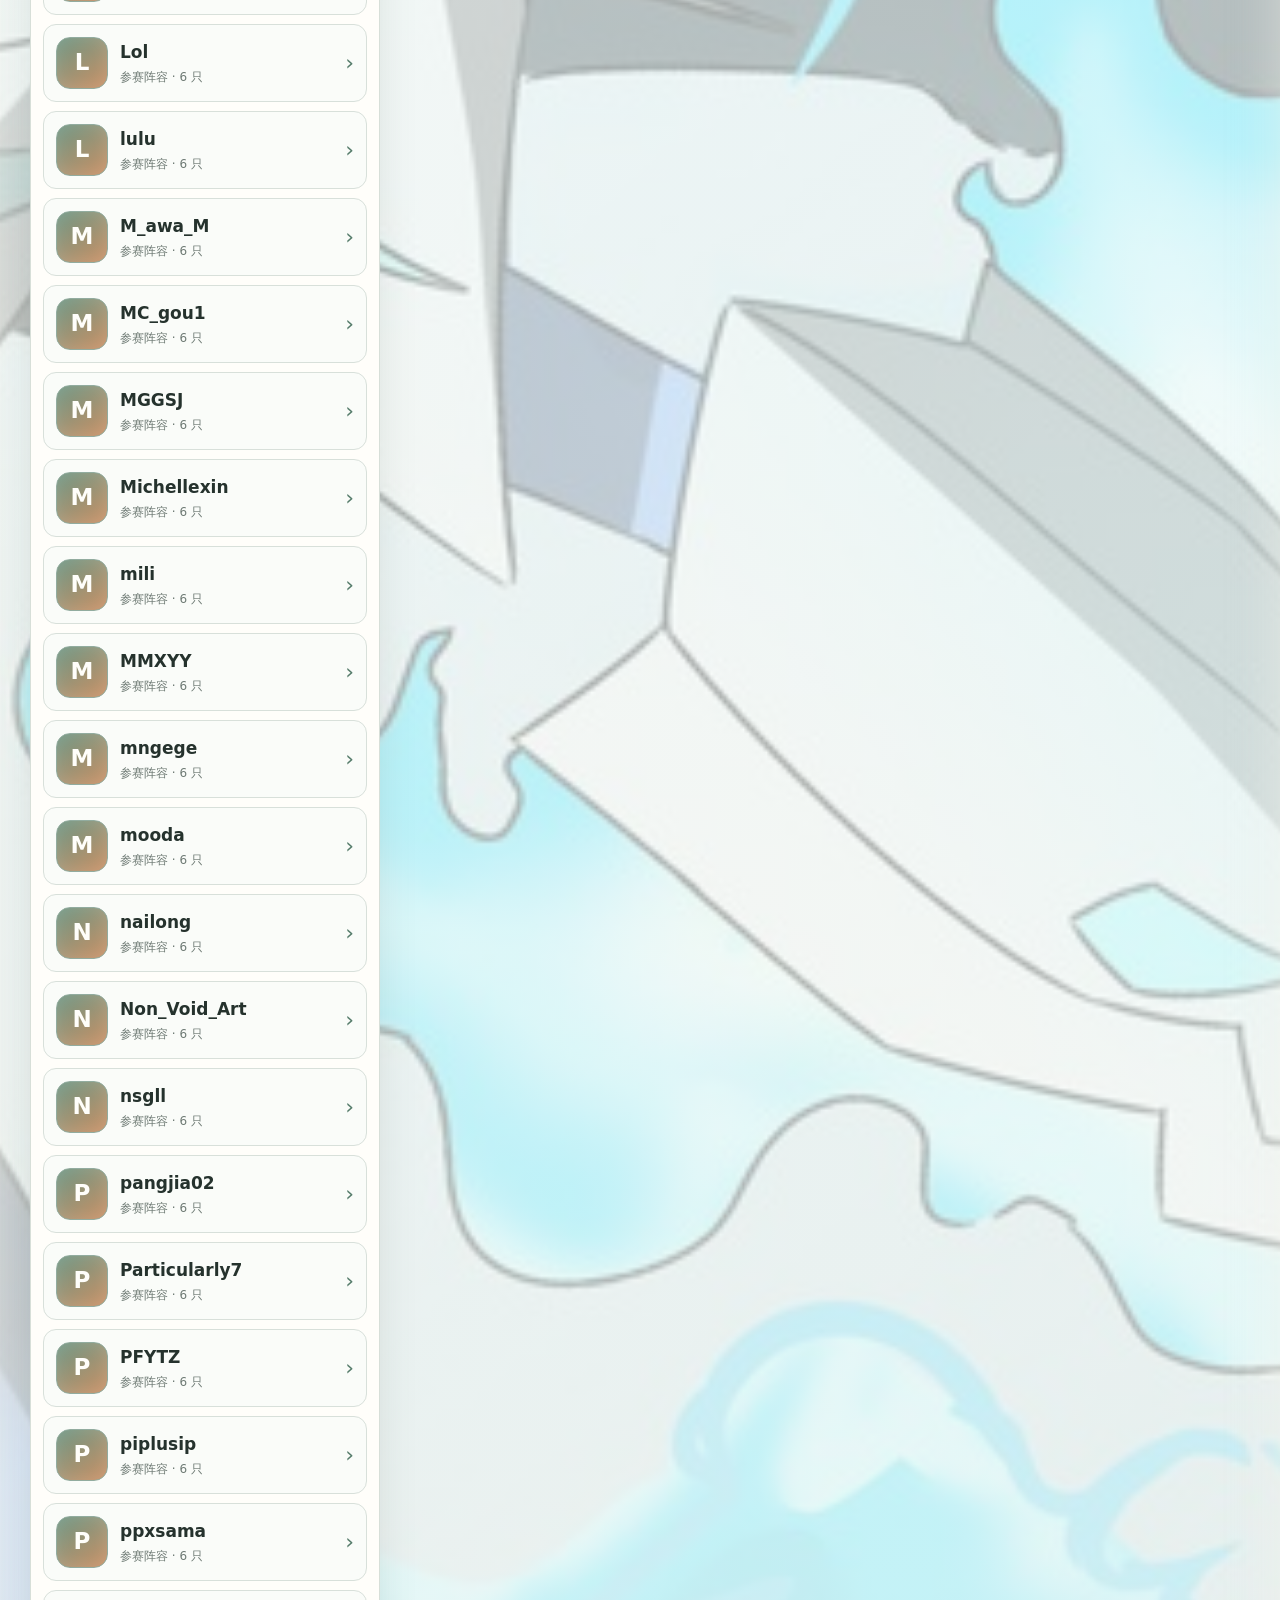
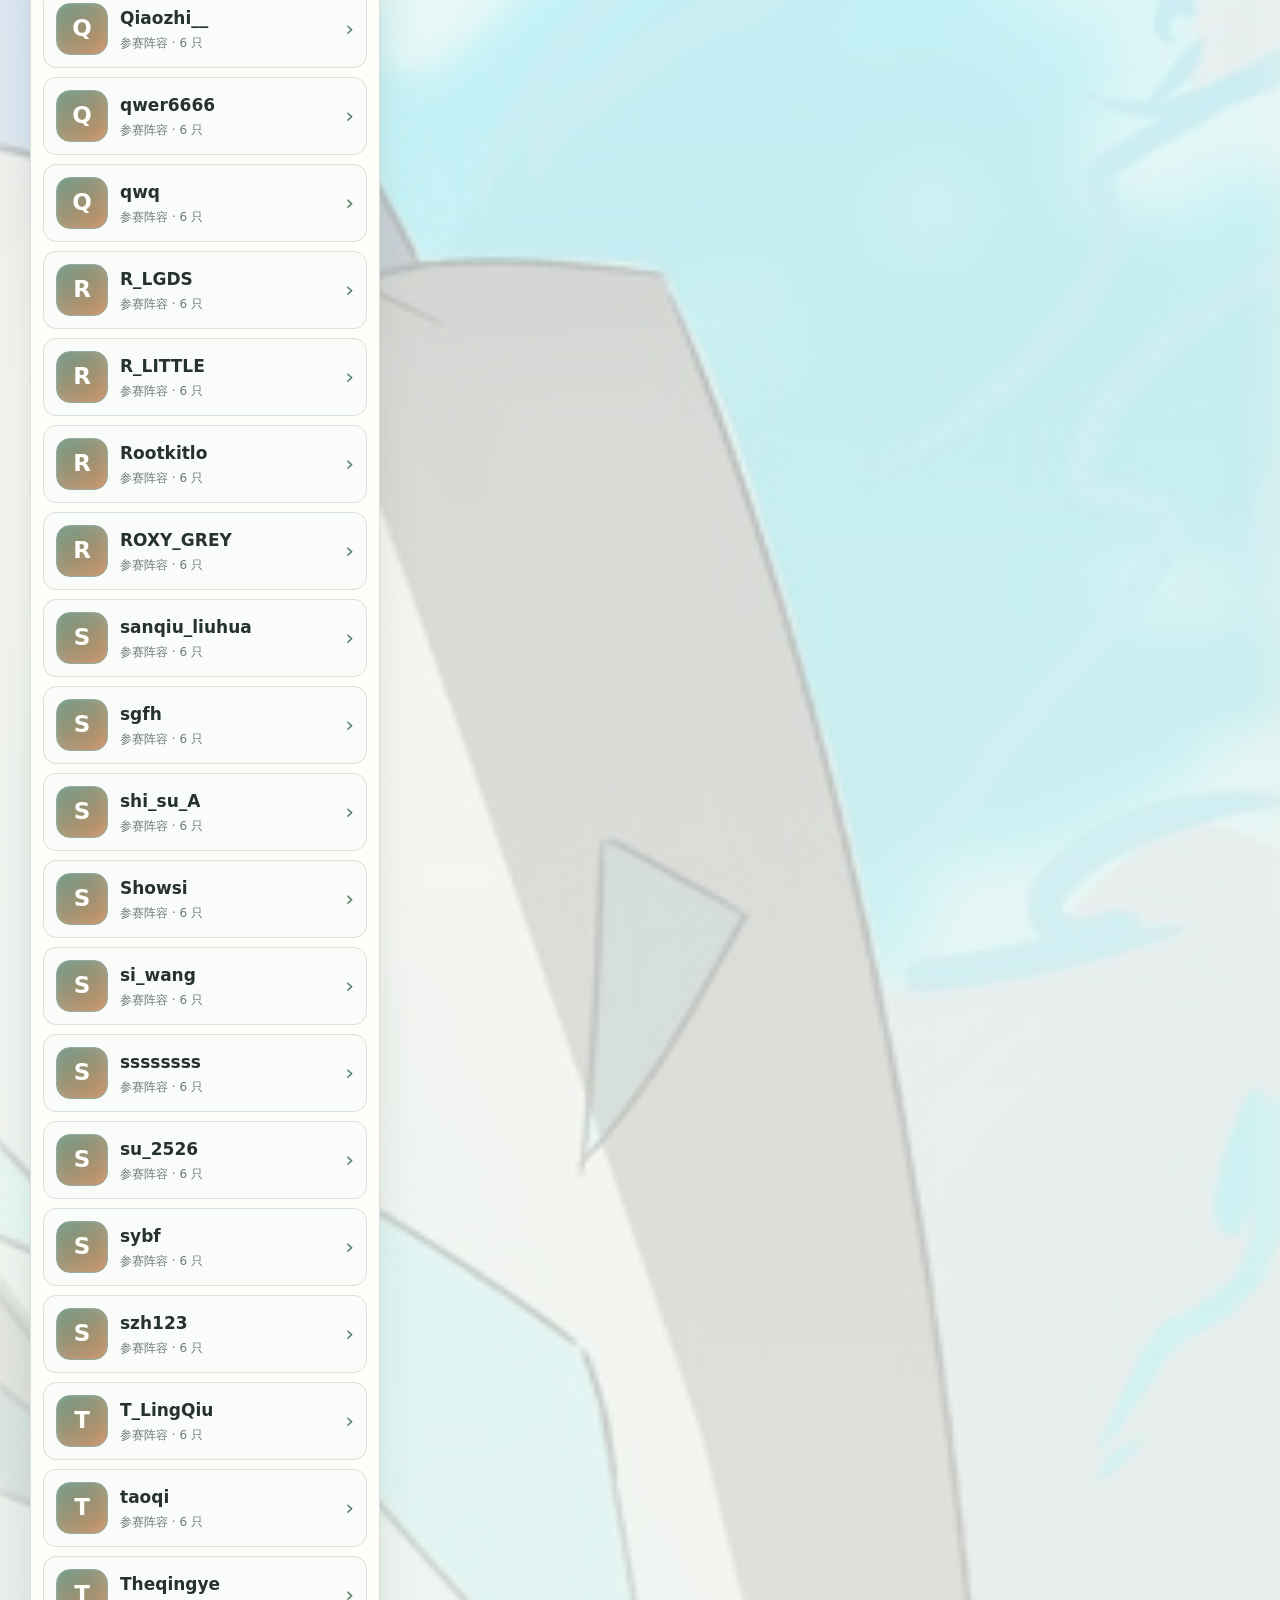
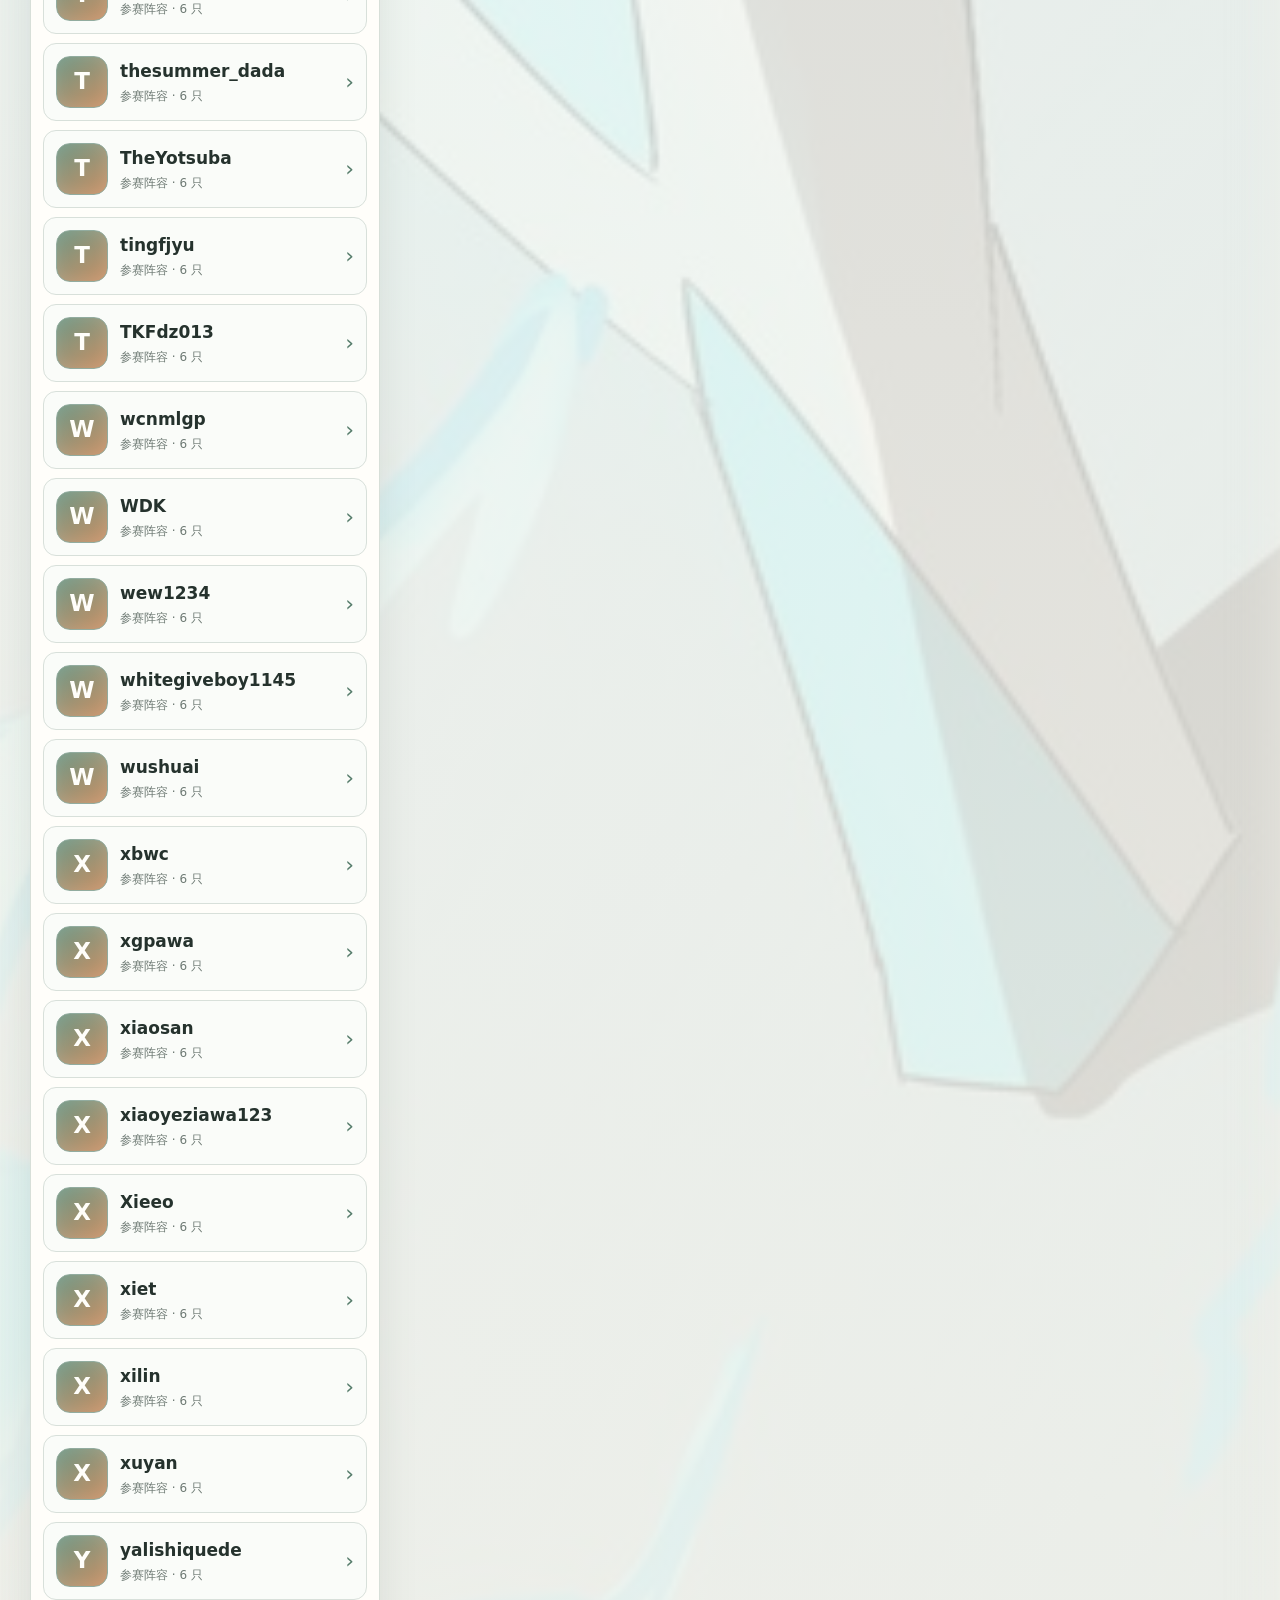
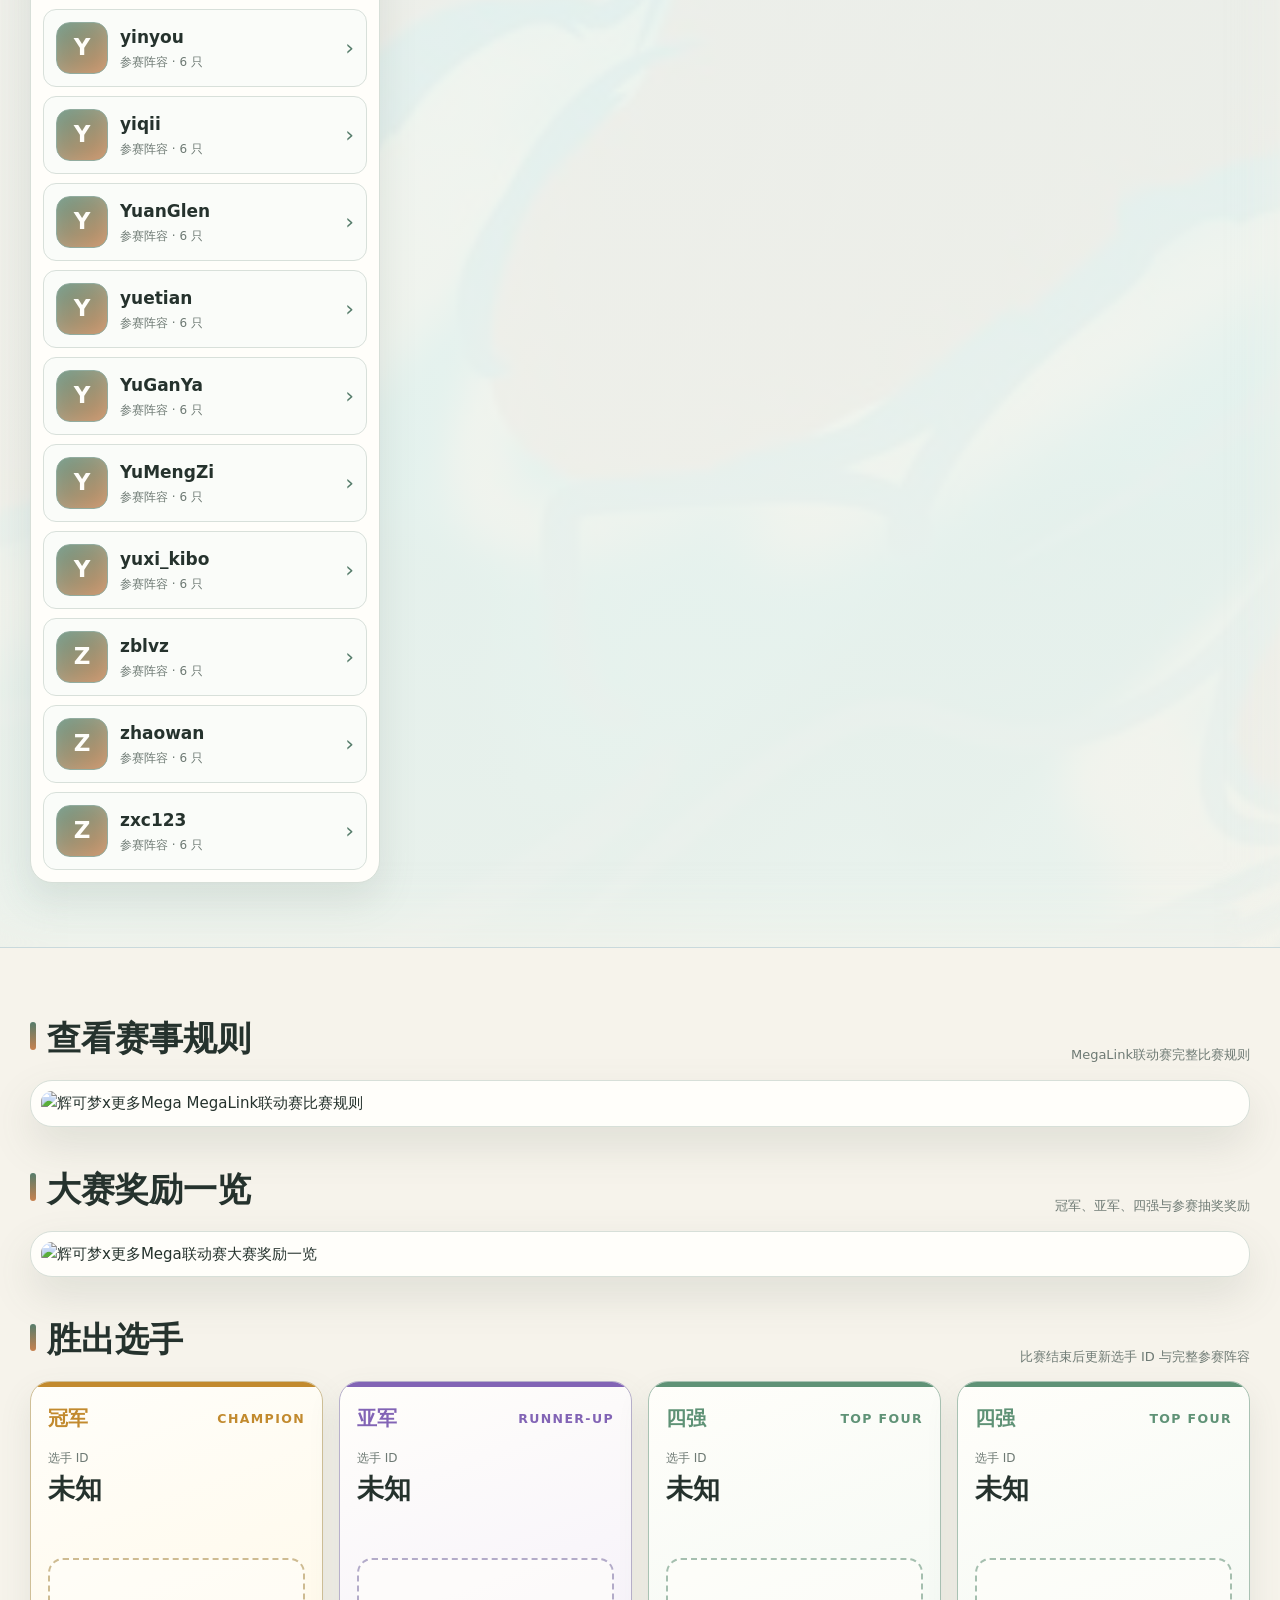
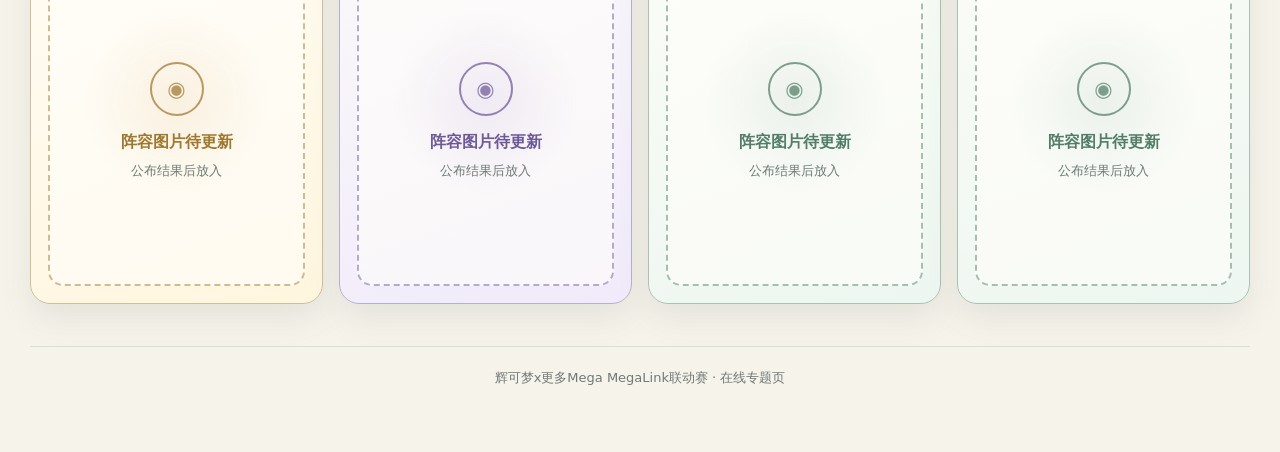
==== commit 87271c16: "Add final teams and sync participant names" ====
--- a/mega-link-tournament/index.html
+++ b/mega-link-tournament/index.html
@@ -594,7 +594,7 @@
         <input id="search" type="search" placeholder="搜索选手名称，例如：Acacia" autocomplete="off" aria-label="搜索比赛选手">
         <button id="clear" type="button" aria-label="清除搜索">清除</button>
       </div>
-      <div class="status" id="status" aria-live="polite">显示 92 / 92 位选手</div>
+      <div class="status" id="status" aria-live="polite">显示 95 / 95 位选手</div>
       <nav class="quick-nav" aria-label="页面导航">
         <a href="#players-section">选手阵容</a>
         <a href="#rules">赛事规则</a>
@@ -612,7 +612,7 @@
       <section class="players-panel" aria-label="参赛选手列表">
         <div class="panel-heading">
           <h2>参赛选手</h2>
-          <span class="count" id="count">92</span>
+          <span class="count" id="count">95</span>
         </div>
         <div class="players" id="players"></div>
         <div class="empty" id="empty">没有找到符合条件的选手。</div>
@@ -743,12 +743,18 @@
         teamImage: "beiqixiaoxiao-team.png",
         members: ["长毛巨魔", "班吉拉斯", "坚盾剑怪", "火神蛾", "巨钳螳螂", "铁头壳"]
       },
-      {
-        id: "bibi",
-        name: "BIBI",
-        teamImage: "bibi-team.png",
-        members: ["蝶结萌虻", "火神蛾", "烈咬陆鲨", "铁辙迹", "铝钢桥龙", "仆刀将军"]
-      },
+      {
+        id: "bibi",
+        name: "BIBI",
+        teamImage: "bibi-team.png",
+        members: ["蝶结萌虻", "火神蛾", "烈咬陆鲨", "铁辙迹", "铝钢桥龙", "仆刀将军"]
+      },
+      {
+        id: "blank",
+        name: "Blank",
+        teamImage: "blank-team.png",
+        members: ["卡噗蝶蝶", "雄伟牙", "闪焰王牌", "火焰鸟", "幸福蛋", "超坏星"]
+      },
       {
         id: "cc_xuebing",
         name: "CC_Xuebing",
@@ -768,9 +774,9 @@
         members: ["卡噗鸣鸣", "电击魔兽", "闪电鸟", "铁武者", "烈咬陆鲨", "甲贺忍蛙"]
       },
       {
-        id: "demia520",
-        name: "Demia520",
-        teamImage: "demia520-team.png",
+        id: "demisa520",
+        name: "Demisa520",
+        teamImage: "demia520-team.png",
         members: ["雄伟牙", "卡噗鳍鳍", "来悲粗茶", "铁武者", "巨锻匠", "卡噗蝶蝶"]
       },
       {
@@ -797,12 +803,18 @@
         teamImage: "fan-team.png",
         members: ["暴鲤龙", "烈咬陆鲨", "三首恶龙", "耿鬼", "铁武者", "雄伟牙"]
       },
-      {
-        id: "fengdawang",
-        name: "fengdawang",
-        teamImage: "fengdawang-team.png",
-        members: ["坚果哑铃", "大嘴鸥", "波荡水", "铝钢桥龙", "钢炮臂虾", "钢铠鸦"]
-      },
+      {
+        id: "fengdawang",
+        name: "fengdawang",
+        teamImage: "fengdawang-team.png",
+        members: ["坚果哑铃", "大嘴鸥", "波荡水", "铝钢桥龙", "钢炮臂虾", "钢铠鸦"]
+      },
+      {
+        id: "gkfj",
+        name: "GKFJ",
+        teamImage: "gkfj-team.png",
+        members: ["天蝎王", "席多蓝恩", "甲贺忍蛙", "快龙", "猛雷鼓", "黏美露龙"]
+      },
       {
         id: "hao_kui",
         name: "Hao_Kui",
@@ -845,12 +857,18 @@
         teamImage: "la5495-team.png",
         members: ["土王", "火焰鸟", "赛富豪", "君主蛇", "大剑鬼", "铁辙迹"]
       },
-      {
-        id: "lin_m_r",
-        name: "Lin_M_R",
-        teamImage: "lin-m-r-team.png",
-        members: ["铁辙迹", "火焰鸟", "猛雷鼓", "魔幻假面喵", "武道熊师/连击流", "铁武者"]
-      },
+      {
+        id: "lin_m_r",
+        name: "Lin_M_R",
+        teamImage: "lin-m-r-team.png",
+        members: ["铁辙迹", "火焰鸟", "猛雷鼓", "魔幻假面喵", "武道熊师/连击流", "铁武者"]
+      },
+      {
+        id: "lol",
+        name: "Lol",
+        teamImage: "lol-team.png",
+        members: ["吼叫尾", "代拉基翁", "雷吉艾斯", "快龙", "Mushiro", "超坏星"]
+      },
       {
         id: "lulu",
         name: "lulu",
@@ -869,14 +887,20 @@
         teamImage: "mc-gou1-team.png",
         members: ["古鼎鹿", "雄伟牙", "三首恶龙", "铁武者", "仆刀将军", "钢铠鸦"]
       },
-      {
-        id: "mggsj",
-        name: "MGGSJ",
-        teamImage: "mggsj-team.png",
-        members: ["太阳伊布", "巴布土拨", "冰雪巨龙", "百变怪", "酷豹", "扒手猫"]
-      },
-      {
-        id: "mili",
+      {
+        id: "mggsj",
+        name: "MGGSJ",
+        teamImage: "mggsj-team.png",
+        members: ["太阳伊布", "巴布土拨", "冰雪巨龙", "百变怪", "酷豹", "扒手猫"]
+      },
+      {
+        id: "michellexin",
+        name: "Michellexin",
+        teamImage: "michellexin-team.png",
+        members: ["闪焰王牌", "古鼎鹿", "桃歹郎", "厄诡椪/涌泉面具", "钢铠鸦", "百变怪"]
+      },
+      {
+        id: "mili",
         name: "mili",
         teamImage: "mili-team.png",
         members: ["雷吉斯齐鲁", "雷吉艾斯", "雷吉洛克", "雷吉铎拉戈", "魔幻假面喵", "雷吉艾勒奇"]
@@ -978,12 +1002,6 @@
         members: ["拉普拉斯", "铁臂膀", "君主蛇", "铁辙迹", "赛富豪", "苍炎刃鬼"]
       },
       {
-        id: "michellexin",
-        name: "Michellexin",
-        teamImage: "michellexin-team.png",
-        members: ["闪焰王牌", "古鼎鹿", "桃歹郎", "厄诡椪/涌泉面具", "钢铠鸦", "百变怪"]
-      },
-      {
         id: "rootkitlo",
         name: "Rootkitlo",
         teamImage: "rootkitlo-team.png",
@@ -1140,8 +1158,8 @@
         members: ["超坏星", "武道熊师/连击流", "坚果哑铃", "天蝎王", "三首恶龙", "藏玛然特/百战勇者形态"]
       },
       {
-        id: "xiaoyeziwa123",
-        name: "xiaoyeziwa123",
+        id: "xiaoyeziawa123",
+        name: "xiaoyeziawa123",
         teamImage: "xiaoyeziwa123-team.png",
         members: ["壶壶", "坚果哑铃", "铝钢桥龙", "盐石巨灵", "洛托姆/清洗形态", "土王"]
       },
@@ -1164,8 +1182,8 @@
         members: ["晶光花", "波荡水", "铁武者", "酋雷姆", "卡噗鸣鸣", "始祖大鸟"]
       },
       {
-        id: "xuyuan",
-        name: "xuyuan",
+        id: "xuyan",
+        name: "xuyan",
         teamImage: "xuyuan-team.png",
         members: ["庞岩怪", "水君", "坚果哑铃", "代拉基翁", "雷电云", "黑夜魔灵"]
       },
@@ -1230,8 +1248,8 @@
         members: ["壶壶", "雷吉艾勒奇", "甲贺忍蛙", "铝钢桥龙", "百变怪", "怪颚龙"]
       },
       {
-        id: "zcx123",
-        name: "zcx123",
+        id: "zxc123",
+        name: "zxc123",
         teamImage: "zcx123-team.png",
         members: ["Mushiro", "雄伟牙", "卡噗鳍鳍", "雷吉铎拉戈", "闪电鸟", "雷吉斯齐鲁"]
       }
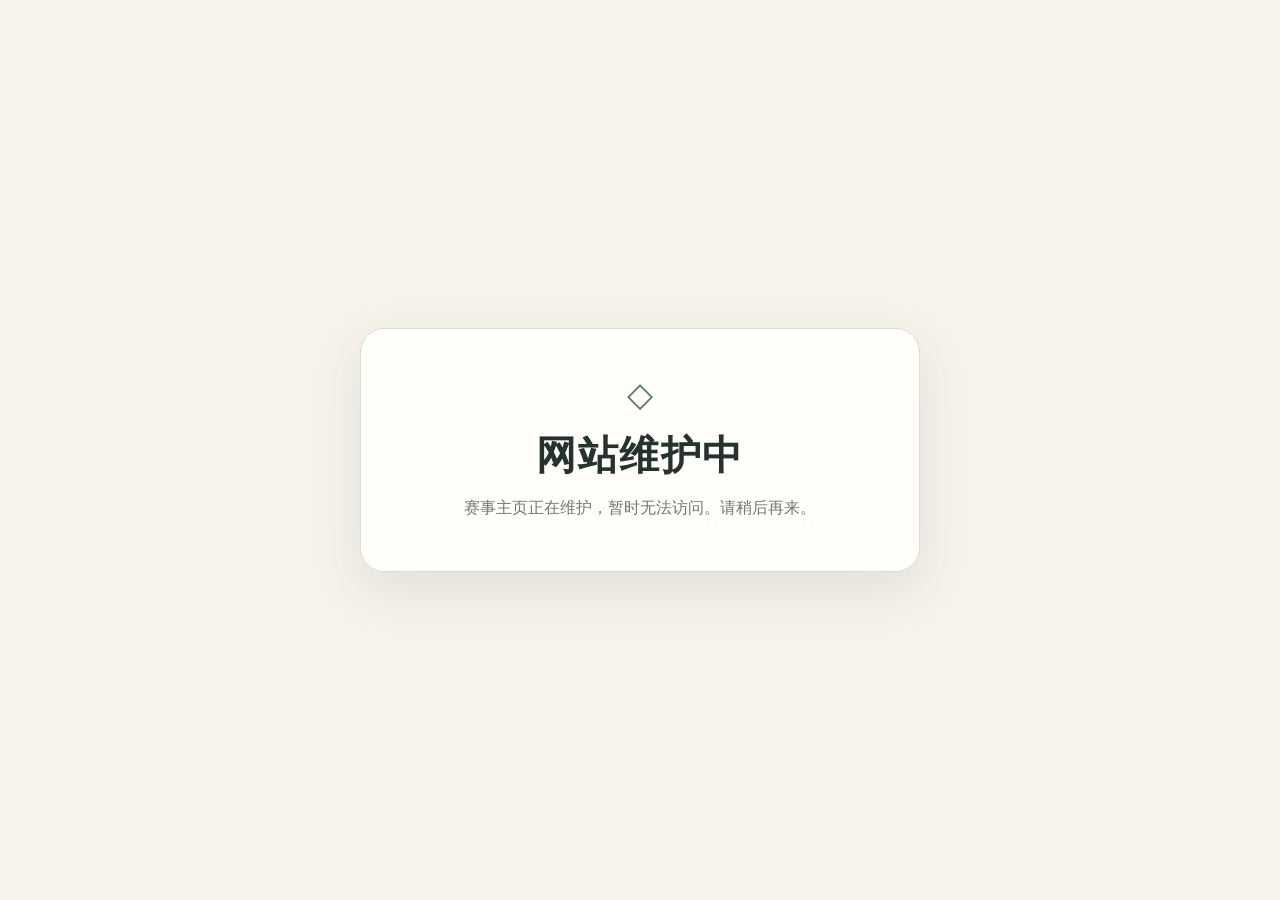
==== commit 0b3264c4: "Show maintenance page for tournament sites" ====
--- a/mega-link-tournament/index.html
+++ b/mega-link-tournament/index.html
@@ -8,7 +8,8 @@
   <meta name="theme-color" content="#f6f3eb">
   <link rel="icon" type="image/png" sizes="32x32" href="eevee-site-icon-32.png">
   <link rel="icon" type="image/png" sizes="192x192" href="eevee-site-icon-192.png">
-  <link rel="apple-touch-icon" sizes="192x192" href="eevee-site-icon-192.png">
+  <link rel="apple-touch-icon" sizes="192x192" href="eevee-site-icon-192.png">
+  <link rel="stylesheet" href="maintenance.css">
   <title>辉可梦x更多Mega MegaLink联动赛</title>
   <style>
     :root {
@@ -573,7 +574,14 @@
     }
   </style>
 </head>
-<body>
+<body class="maintenance-mode">
+  <div id="maintenanceNotice" role="status" aria-live="polite">
+    <div class="maintenance-card">
+      <div class="maintenance-mark" aria-hidden="true">◇</div>
+      <h1>网站维护中</h1>
+      <p>赛事主页正在维护，暂时无法访问。请稍后再来。</p>
+    </div>
+  </div>
   <div class="top-visual-zone">
   <header>
     <div class="event-kicker">MEGA LINK TOURNAMENT</div>
--- a/mega-link-tournament/maintenance.css
+++ b/mega-link-tournament/maintenance.css
@@ -0,0 +1,48 @@
+* { box-sizing: border-box; }
+
+html, body { min-height: 100%; }
+
+body.maintenance-mode > * { display: none !important; }
+
+body.maintenance-mode > #maintenanceNotice {
+  align-items: center;
+  background: #f6f3eb;
+  color: #25322d;
+  display: flex !important;
+  font-family: system-ui, -apple-system, "Segoe UI", "Microsoft YaHei", sans-serif;
+  justify-content: center;
+  margin: 0;
+  min-height: 100vh;
+  padding: 24px;
+  text-align: center;
+}
+
+#maintenanceNotice .maintenance-card {
+  background: #fffefa;
+  border: 1px solid #d7dfd8;
+  border-radius: 24px;
+  box-shadow: 0 18px 50px #59675d22;
+  max-width: 560px;
+  padding: 48px 40px;
+  width: 100%;
+}
+
+#maintenanceNotice .maintenance-mark {
+  color: #567c6b;
+  font-size: 34px;
+  line-height: 1;
+  margin-bottom: 22px;
+}
+
+#maintenanceNotice h1 {
+  font-size: clamp(26px, 5vw, 40px);
+  letter-spacing: .04em;
+  margin: 0 0 16px;
+}
+
+#maintenanceNotice p {
+  color: #6e7a74;
+  font-size: 16px;
+  line-height: 1.8;
+  margin: 0;
+}
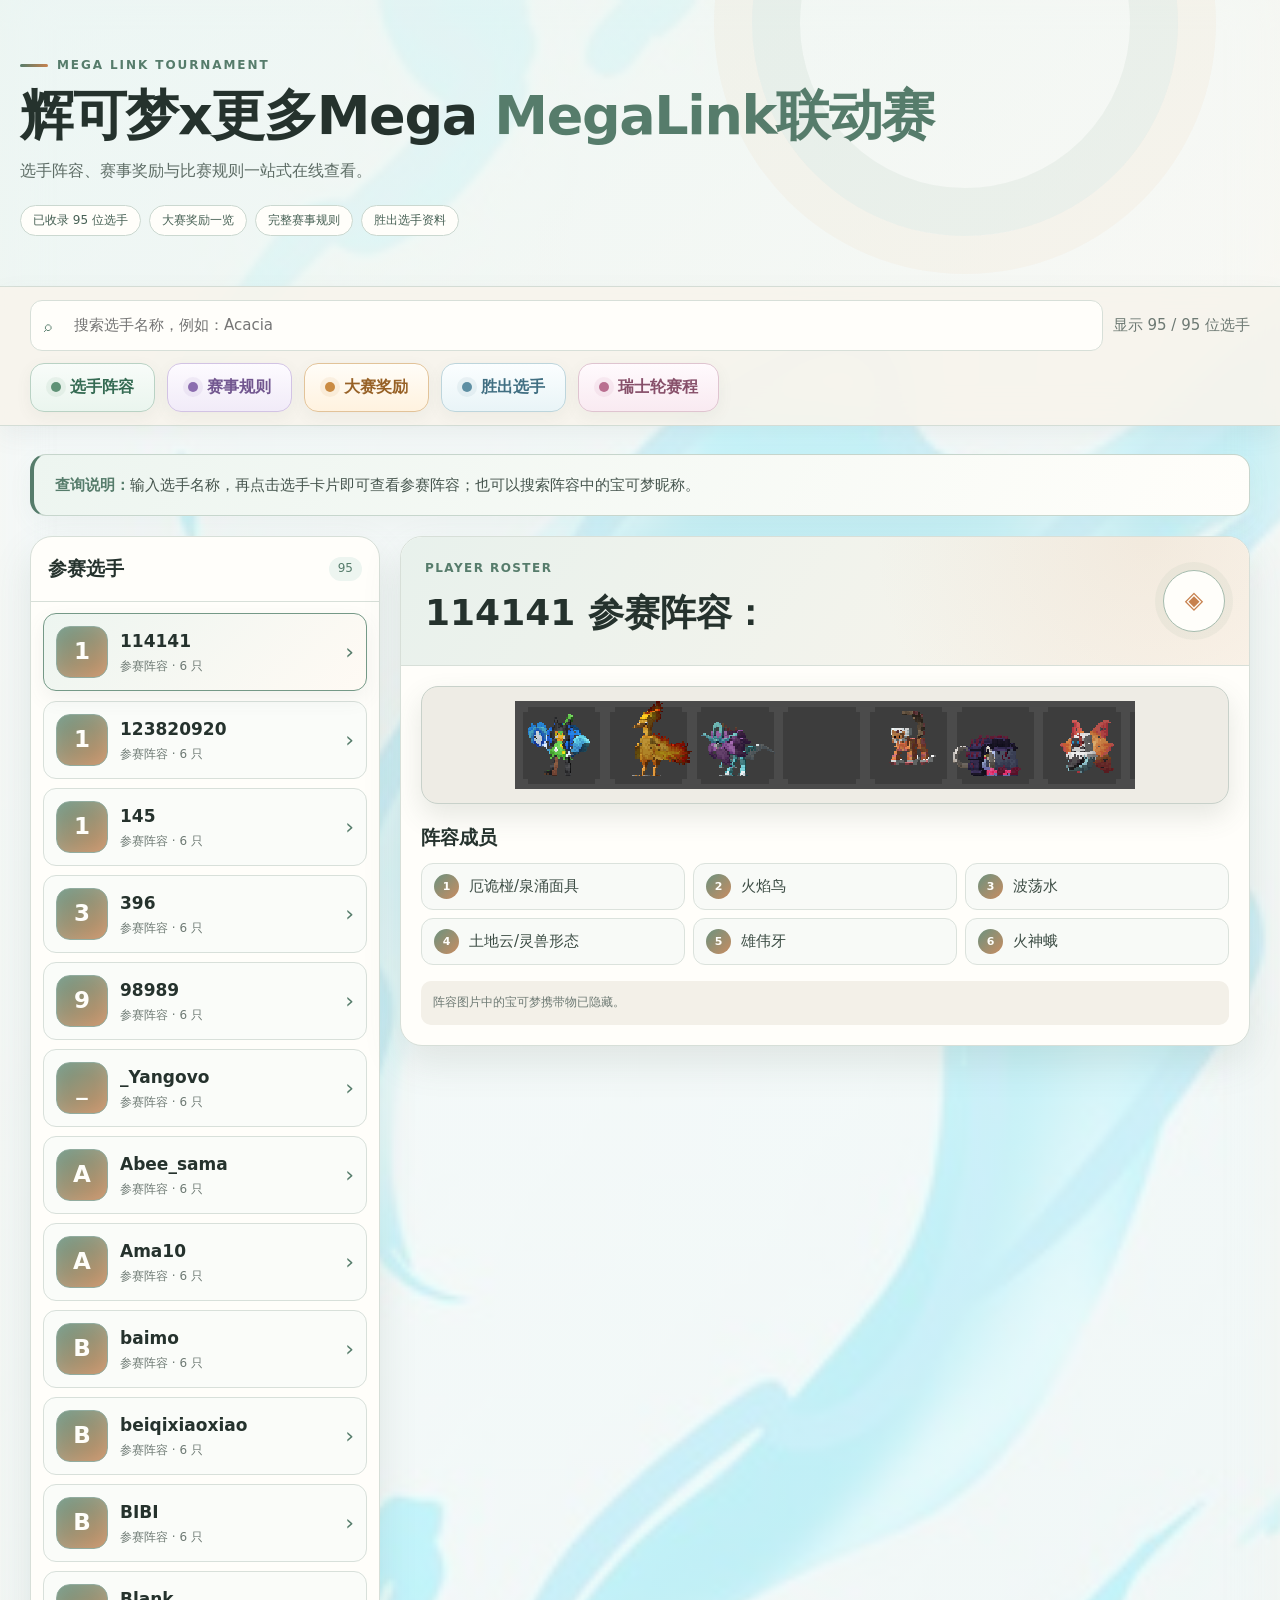
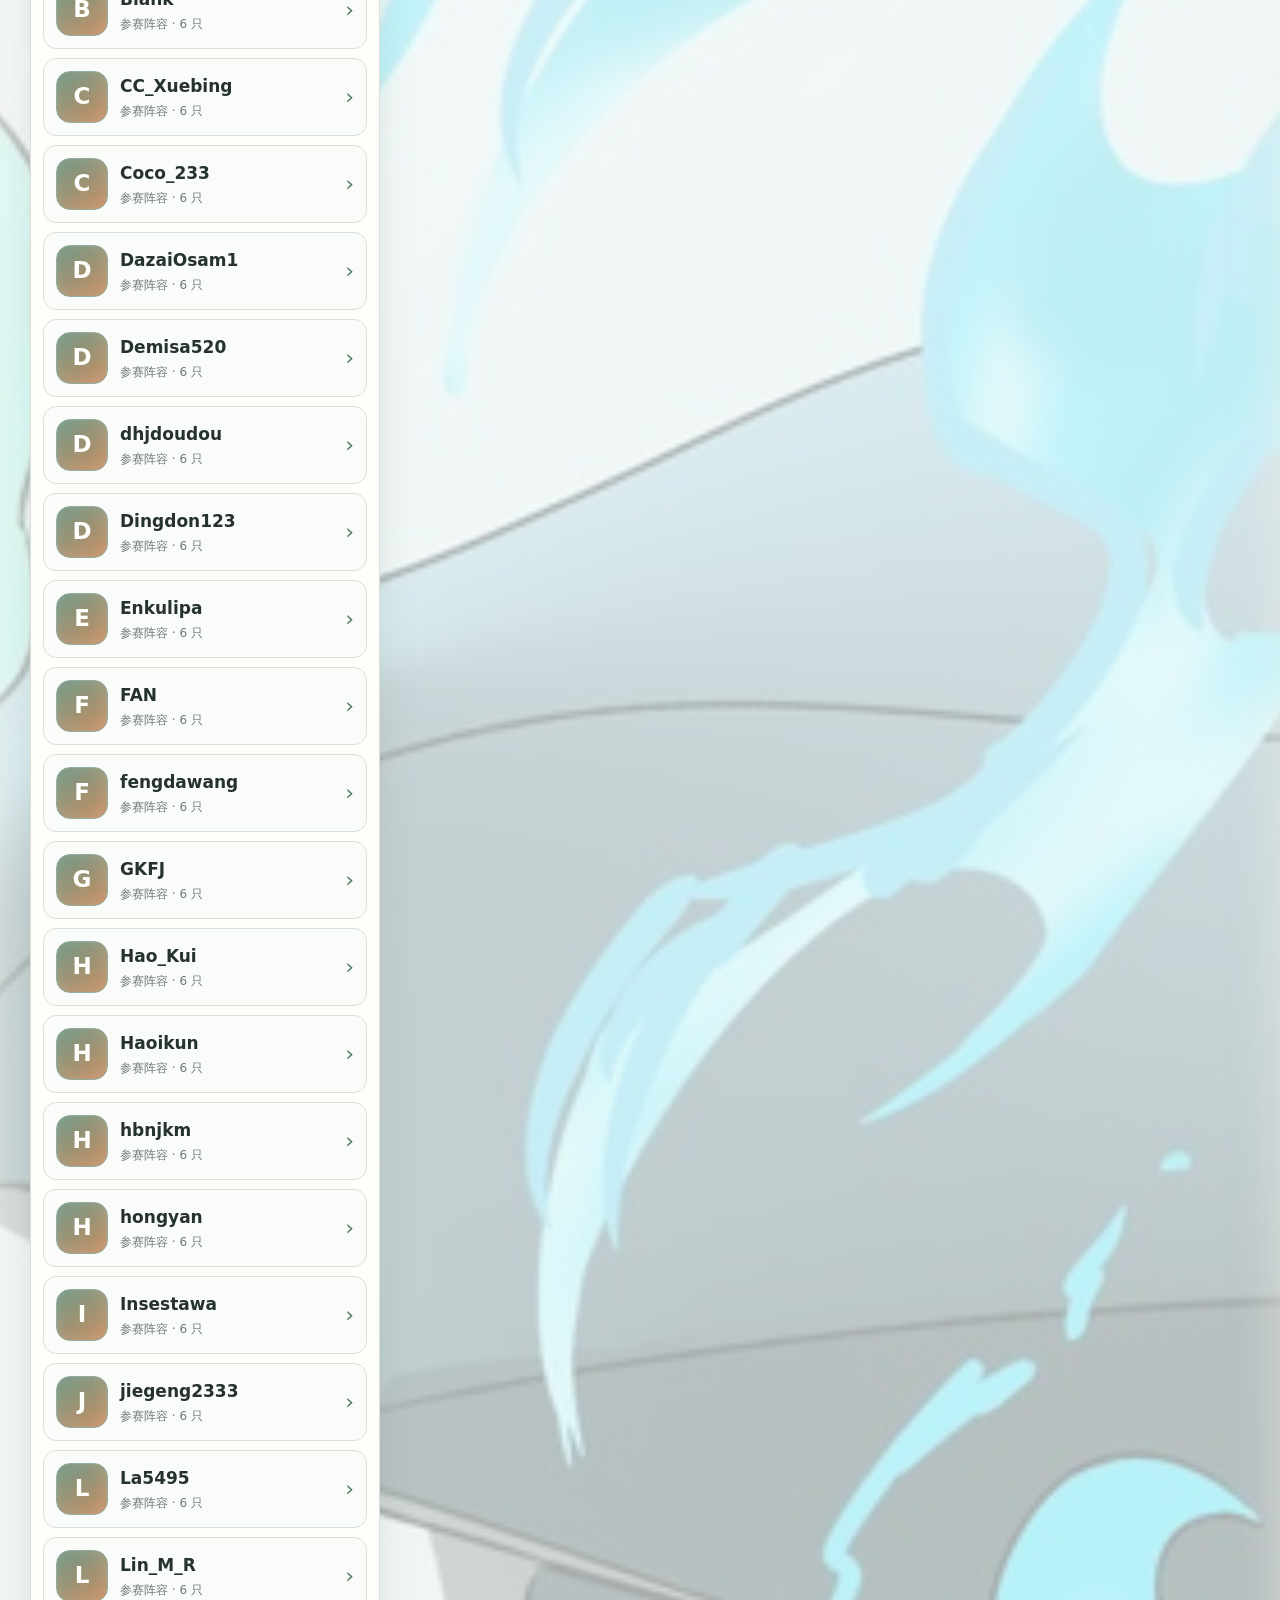
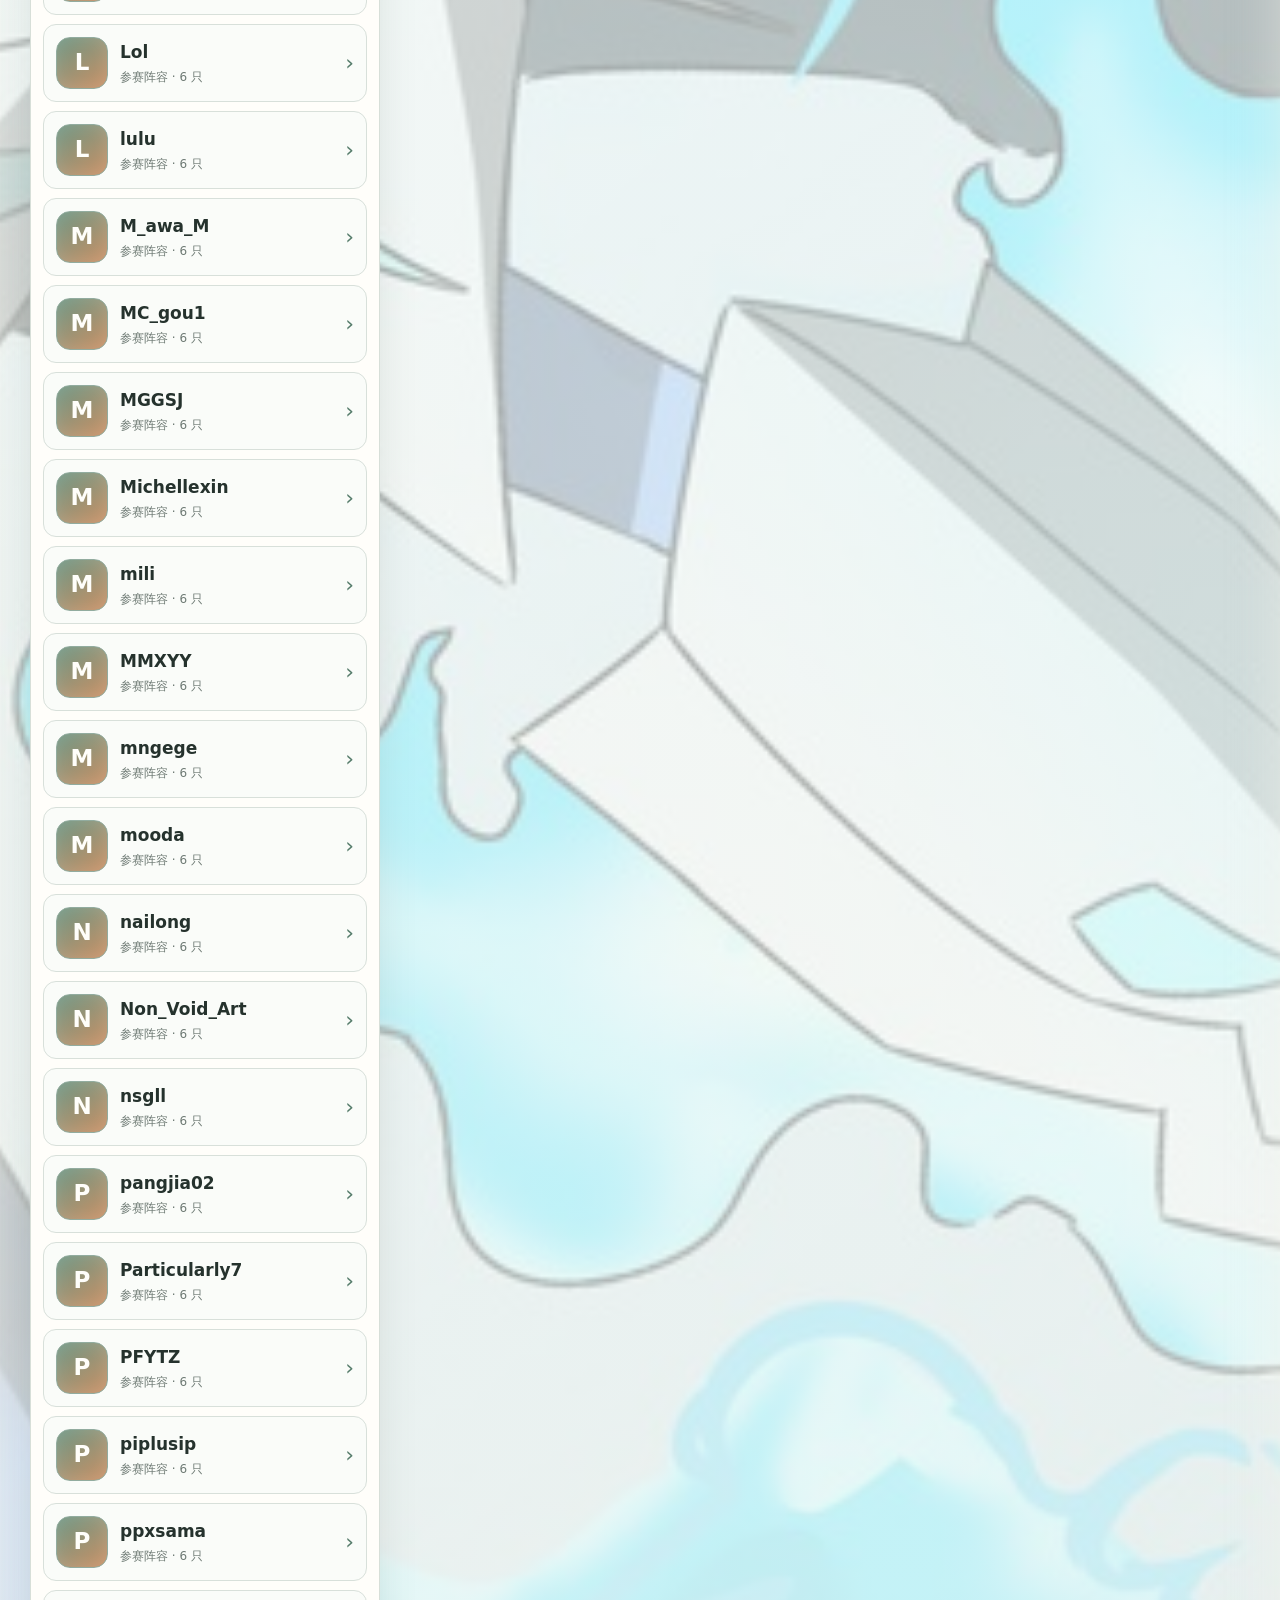
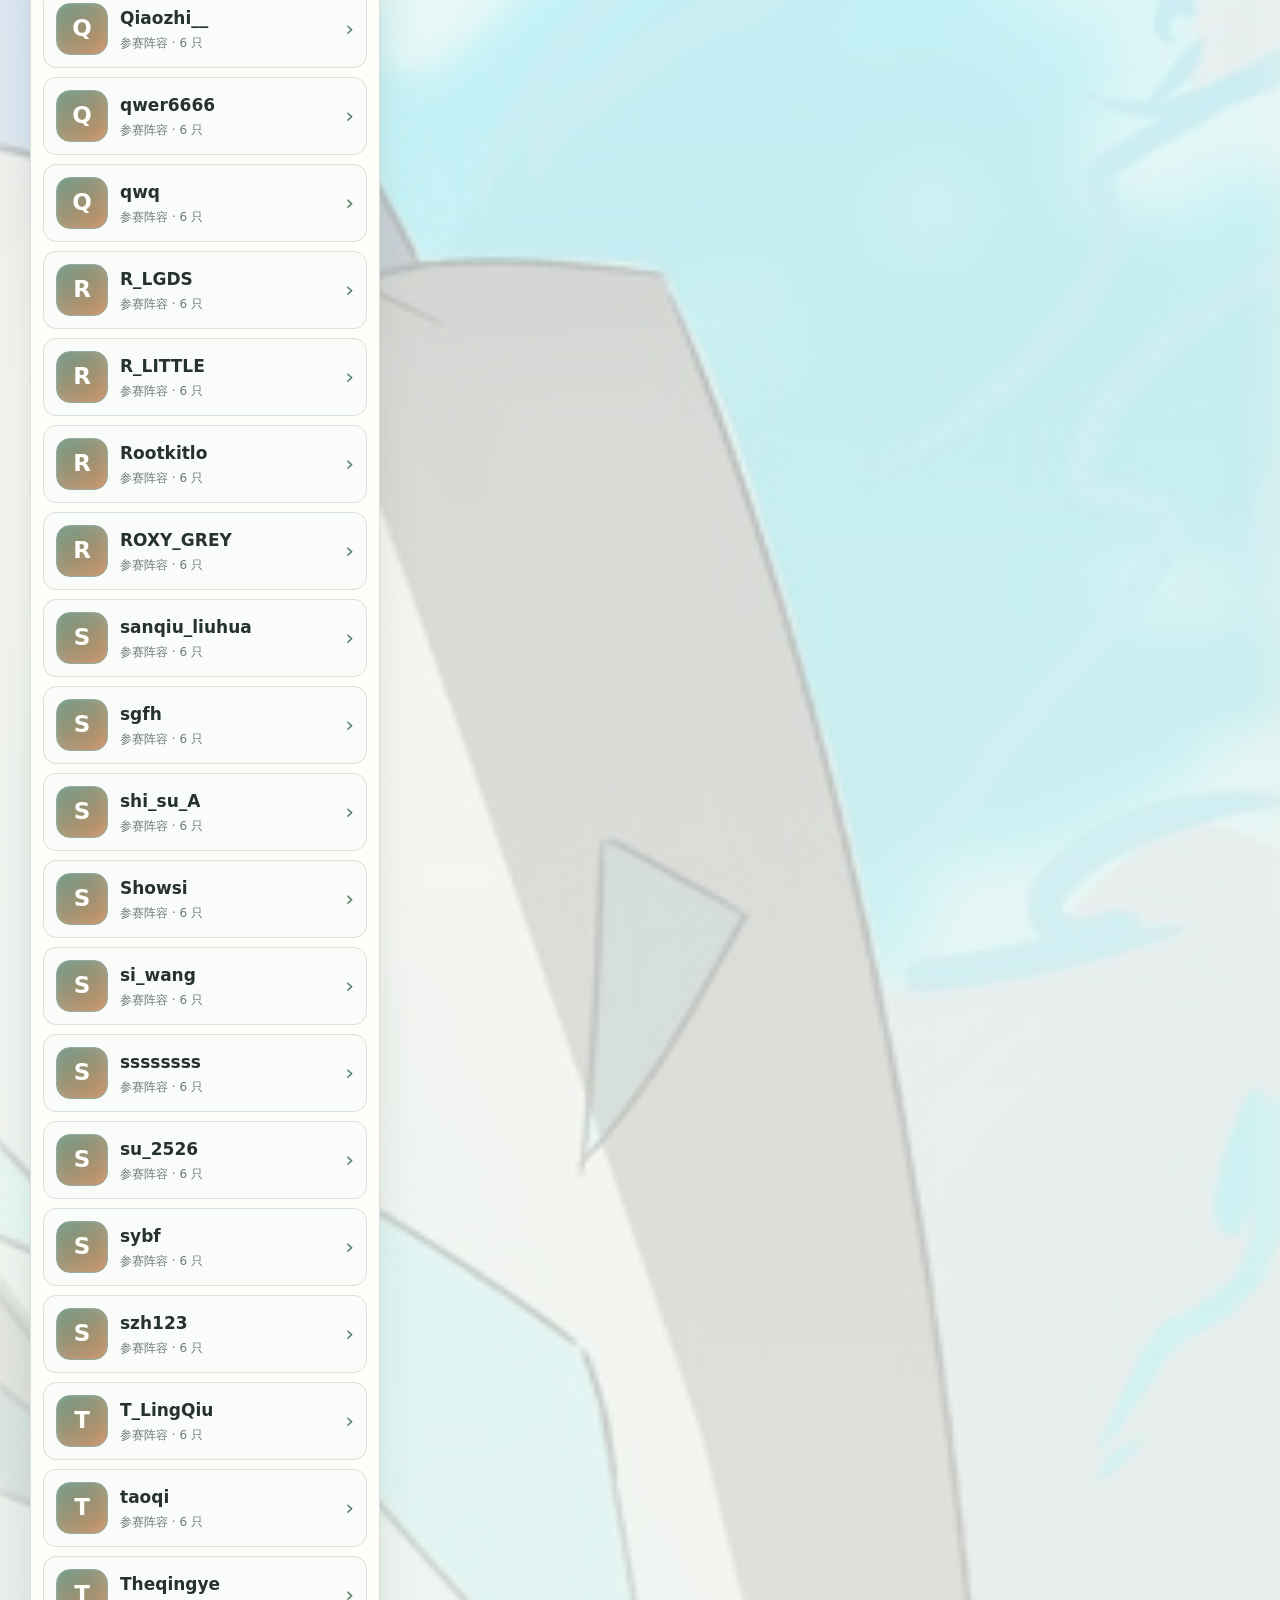
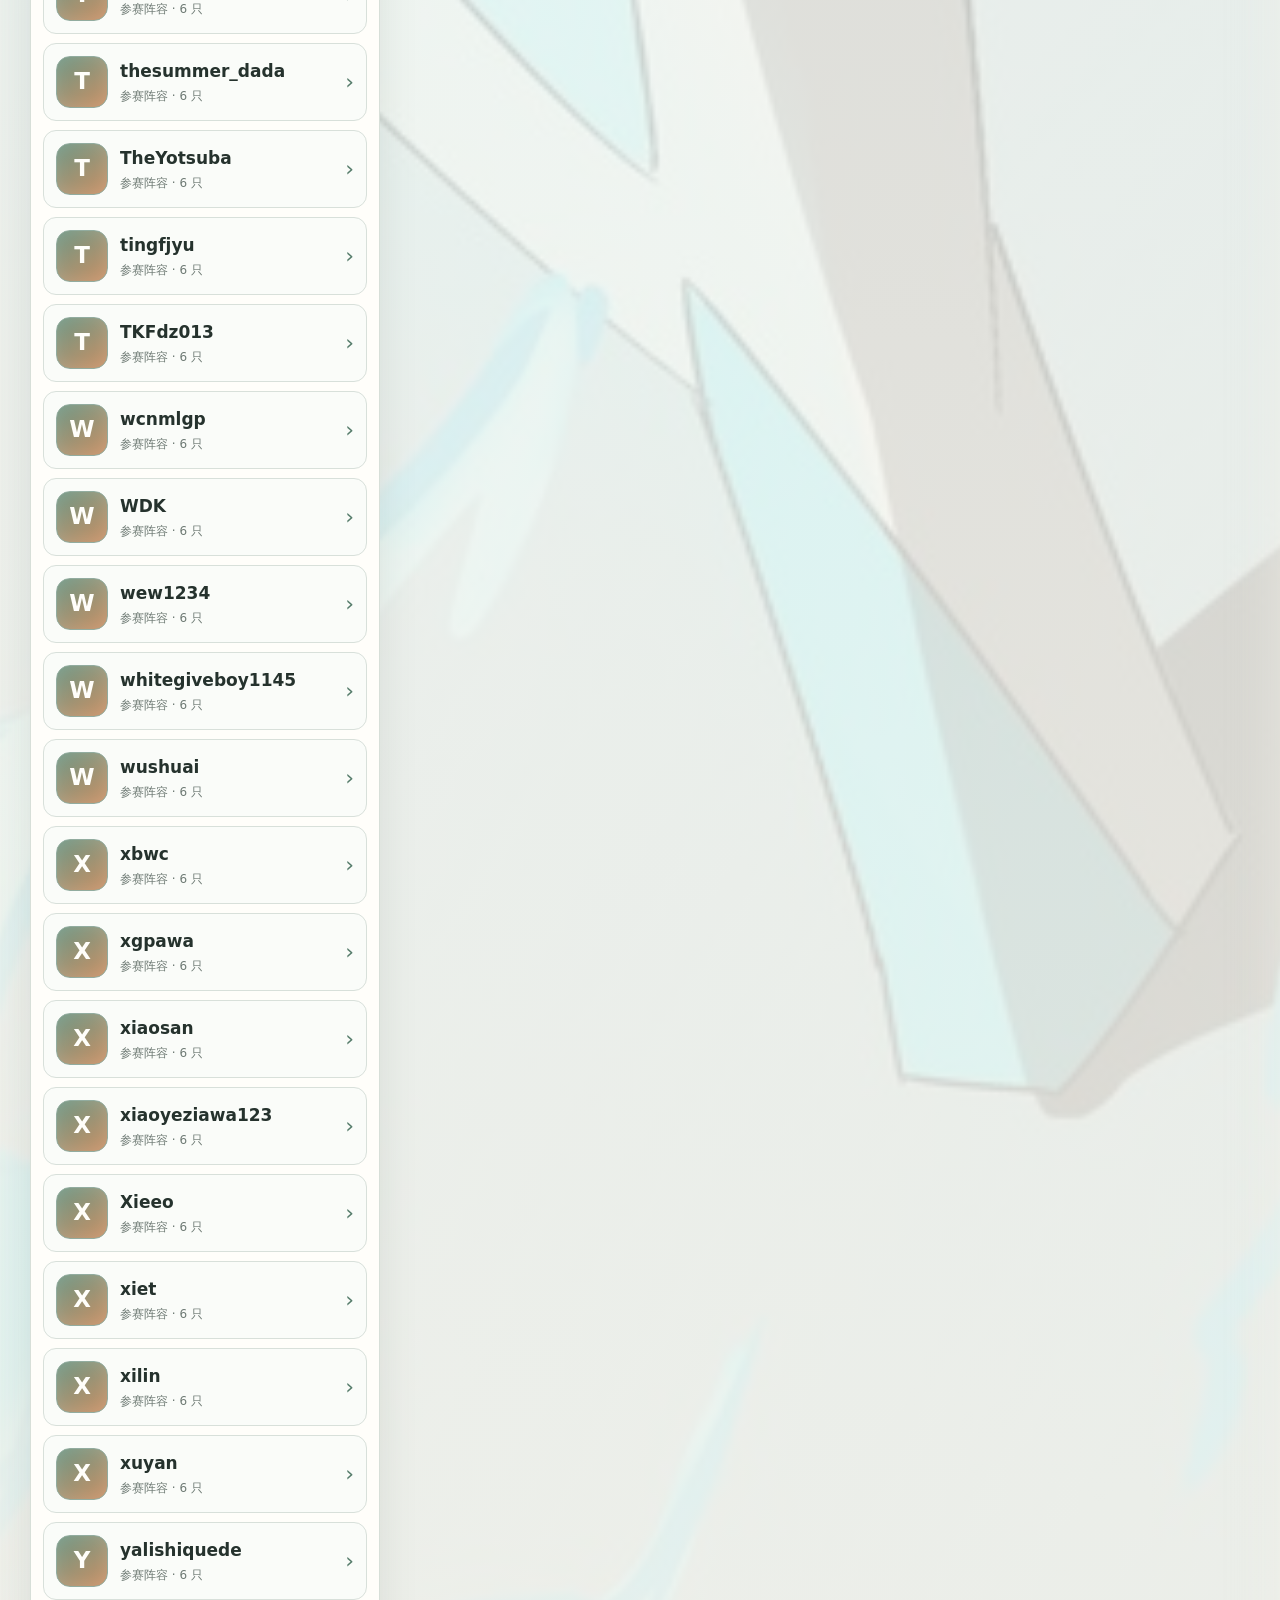
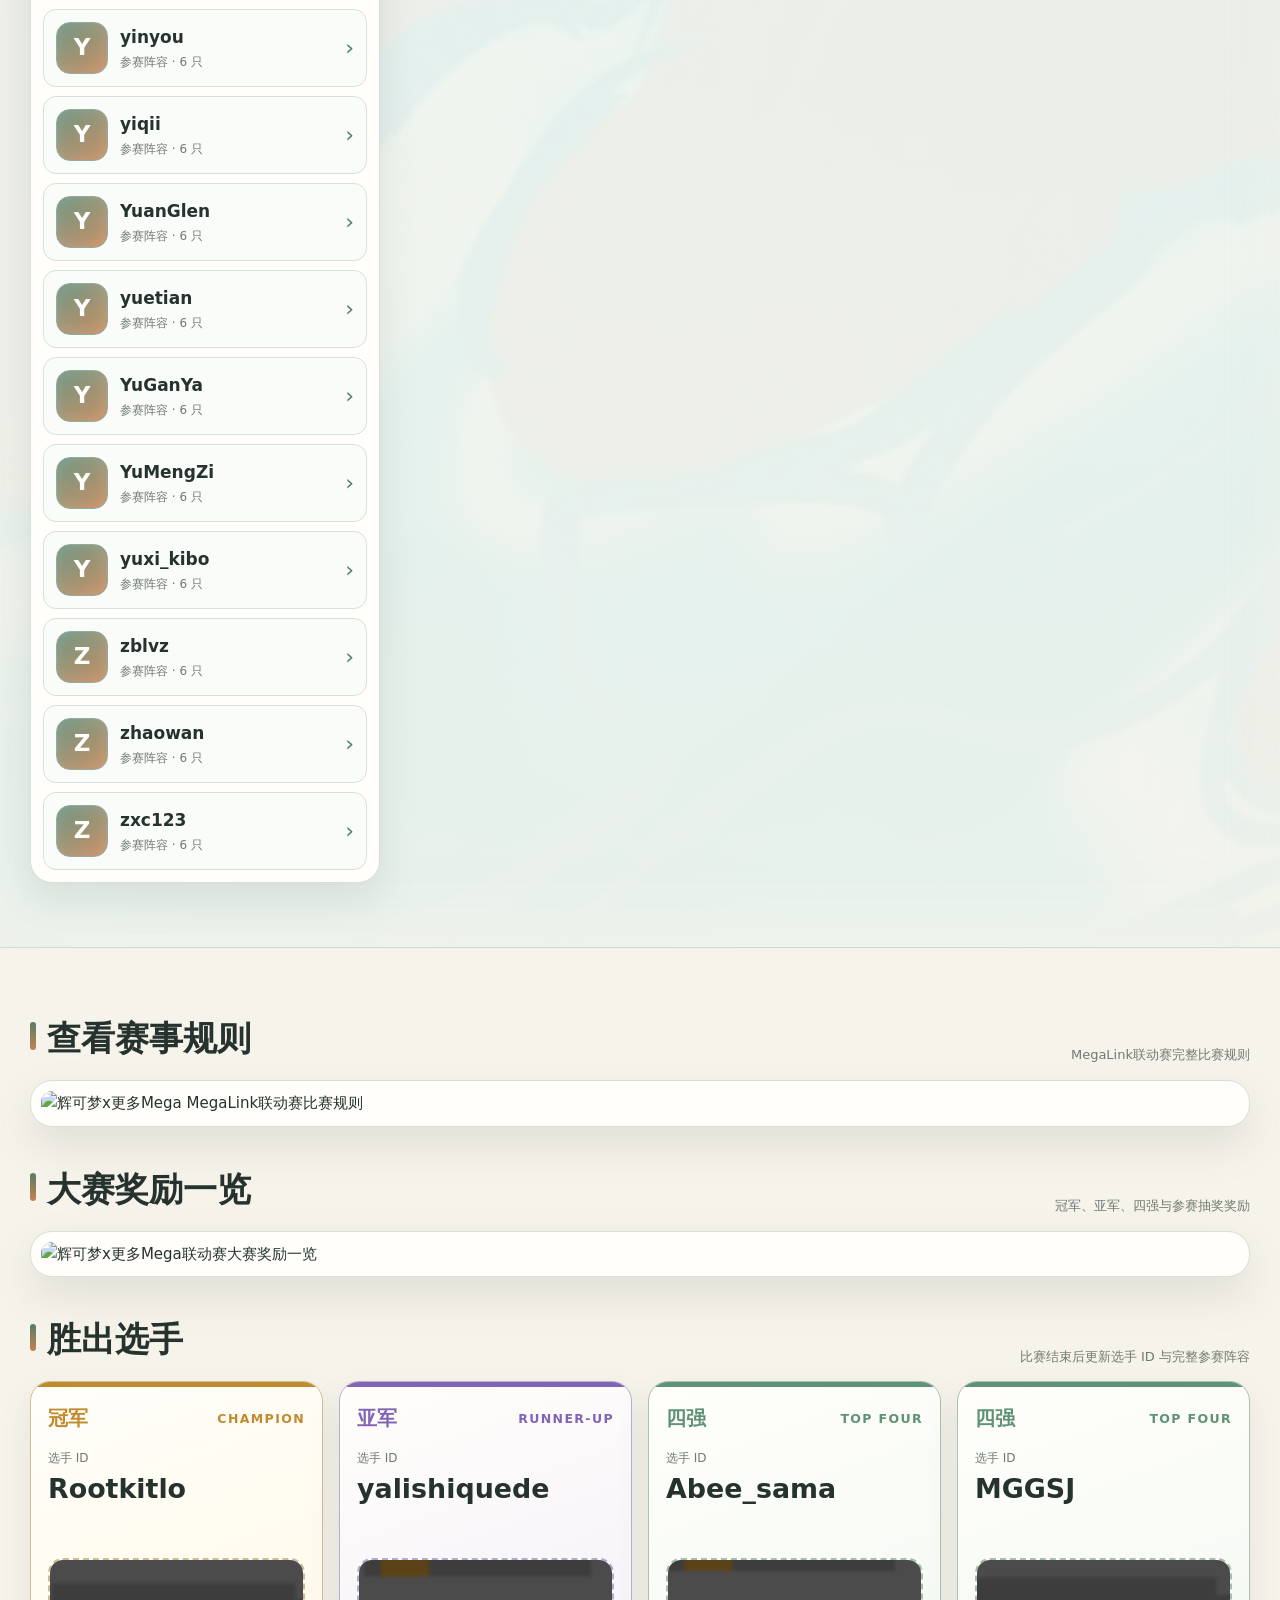
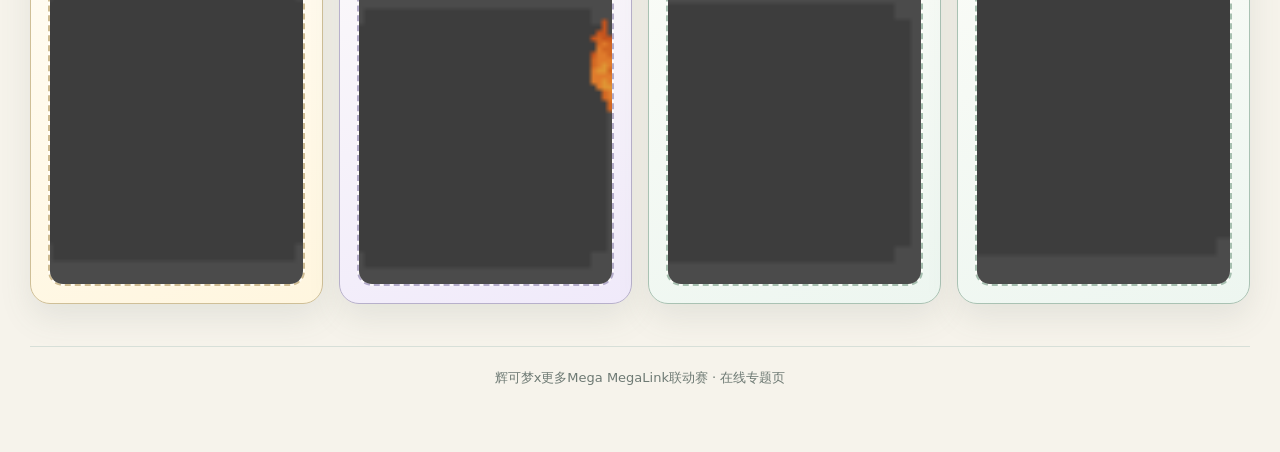
==== commit 401d7228: "Remove maintenance overlay from event homepage" ====
--- a/mega-link-tournament/index.html
+++ b/mega-link-tournament/index.html
@@ -1,714 +1,717 @@
-<!doctype html>
-<html lang="zh-CN">
-<head>
-  <meta charset="utf-8">
-  <meta name="viewport" content="width=device-width, initial-scale=1">
-  <meta name="description" content="辉可梦x更多Mega MegaLink联动赛选手阵容、赛事奖励与比赛规则在线查询。">
-  <meta name="robots" content="noindex, nofollow, noarchive, nosnippet, noimageindex">
-  <meta name="theme-color" content="#f6f3eb">
-  <link rel="icon" type="image/png" sizes="32x32" href="eevee-site-icon-32.png">
-  <link rel="icon" type="image/png" sizes="192x192" href="eevee-site-icon-192.png">
+<!doctype html>
+<html lang="zh-CN">
+<head>
+  <meta charset="utf-8">
+  <meta name="viewport" content="width=device-width, initial-scale=1">
+  <meta name="description" content="辉可梦x更多Mega MegaLink联动赛选手阵容、赛事奖励与比赛规则在线查询。">
+  <meta name="robots" content="noindex, nofollow, noarchive, nosnippet, noimageindex">
+  <meta name="theme-color" content="#f6f3eb">
+  <link rel="icon" type="image/png" sizes="32x32" href="eevee-site-icon-32.png">
+  <link rel="icon" type="image/png" sizes="192x192" href="eevee-site-icon-192.png">
   <link rel="apple-touch-icon" sizes="192x192" href="eevee-site-icon-192.png">
-  <link rel="stylesheet" href="maintenance.css">
-  <title>辉可梦x更多Mega MegaLink联动赛</title>
-  <style>
-    :root {
-      --bg: #f6f3eb;
-      --panel: #fffefa;
-      --panel-2: #f0f6f1;
-      --line: #d7dfd8;
-      --text: #25322d;
-      --muted: #6e7a74;
-      --primary: #567c6b;
-      --primary-soft: #e8f1ec;
-      --accent: #c7814e;
-      --gold: #ad7043;
-    }
-
-    * { box-sizing: border-box; }
-    html { scroll-behavior: smooth; }
-    body {
-      margin: 0;
-      min-height: 100vh;
-      color: var(--text);
-      background:
-        radial-gradient(circle at 10% 0, #dcebe1 0, transparent 35rem),
-        radial-gradient(circle at 90% 18%, #f1dfce 0, transparent 31rem),
-        var(--bg);
-      font: 15px/1.65 system-ui, -apple-system, "Segoe UI", "Microsoft YaHei", sans-serif;
-    }
-
-    button, input { font: inherit; }
-    button { color: inherit; }
-
-    .top-visual-zone {
-      border-bottom: 1px solid #c9d9dc;
-      background:
-        linear-gradient(180deg, #f7fbfac4 0%, #f4faf8ad 38%, #f6f3ebed 100%),
-        url("tournament-hero-background.jpg") center 43% / cover no-repeat;
-      box-shadow: inset 0 -28px 48px #f6f3eb80;
-    }
-
-    header {
-      position: relative;
-      overflow: hidden;
-      padding: 56px max(20px, calc((100% - 1260px) / 2)) 50px;
-      border-bottom: 1px solid var(--line);
-      background: linear-gradient(140deg, #e7f4f1a8, #fbf8f18f);
-    }
-    header::after {
-      content: "";
-      position: absolute;
-      width: 330px;
-      height: 330px;
-      right: max(8%, 28px);
-      top: -190px;
-      border-radius: 50%;
-      border: 48px solid #7da18f18;
-      box-shadow: 0 0 0 38px #d8a47712;
-      pointer-events: none;
-    }
-    h1 {
-      position: relative;
-      z-index: 1;
-      max-width: none;
-      margin: 0 0 12px;
-      font-size: clamp(32px, 4.4vw, 54px);
-      line-height: 1.12;
-      letter-spacing: -.025em;
-      white-space: nowrap;
-    }
-    .event-kicker {
-      position: relative;
-      z-index: 1;
-      display: flex;
-      align-items: center;
-      gap: 9px;
-      margin-bottom: 10px;
-      color: var(--primary);
-      font-size: 12px;
-      font-weight: 800;
-      letter-spacing: .16em;
-    }
-    .event-kicker::before {
-      content: "";
-      width: 28px;
-      height: 3px;
-      border-radius: 99px;
-      background: linear-gradient(90deg, var(--primary), var(--accent));
-    }
-    .subtitle {
-      position: relative;
-      z-index: 1;
-      max-width: 760px;
-      margin: 0;
-      color: #5e6d66;
-      font-size: 16px;
-    }
-    .accent { color: var(--primary); }
-    .badges {
-      position: relative;
-      z-index: 1;
-      display: flex;
-      flex-wrap: wrap;
-      gap: 8px;
-      margin-top: 20px;
-    }
-    .badge {
-      padding: 5px 12px;
-      border: 1px solid #cbd8d0;
-      border-radius: 999px;
-      color: #466054;
-      background: #fffefa;
-      font-size: 12px;
-    }
-
-    .topbar {
-      position: sticky;
-      z-index: 10;
-      top: 0;
-      border-bottom: 1px solid #d4ddd6;
-      background: #f7f4eceb;
-      backdrop-filter: blur(16px);
-      box-shadow: 0 9px 24px #5d6b6114;
-    }
-    .toolbar {
-      display: grid;
-      grid-template-columns: minmax(240px, 1fr) auto;
-      gap: 10px;
-      align-items: center;
-      max-width: 1260px;
-      margin: auto;
-      padding: 13px 20px;
-    }
-    .search-wrap { position: relative; }
-    .search-icon {
-      position: absolute;
-      left: 14px;
-      top: 50%;
-      transform: translateY(-50%);
-      color: var(--primary);
-      pointer-events: none;
-    }
-    input {
-      width: 100%;
-      padding: 12px 43px;
-      border: 1px solid var(--line);
-      border-radius: 12px;
-      outline: none;
-      color: var(--text);
-      background: #fffefa;
-    }
-    input:focus {
-      border-color: var(--primary);
-      box-shadow: 0 0 0 3px #71978324;
-    }
-    #clear {
-      position: absolute;
-      right: 7px;
-      top: 50%;
-      transform: translateY(-50%);
-      display: none;
-      padding: 5px 9px;
-      border: 0;
-      border-radius: 8px;
-      color: var(--muted);
-      background: transparent;
-      cursor: pointer;
-    }
-    #clear:hover { color: var(--text); background: #e9f0eb; }
-    .status { color: var(--muted); white-space: nowrap; }
-    .quick-nav { display: flex; grid-column: 1 / -1; gap: 12px; padding-top: 2px; }
-    .quick-nav a {
-      display: inline-flex;
-      align-items: center;
-      gap: 9px;
-      min-height: 48px;
-      padding: 10px 20px;
-      border: 1px solid #cbd8d0;
-      border-radius: 14px;
-      color: #466054;
-      background: linear-gradient(180deg, #fffefa, #f8fbf8);
-      text-decoration: none;
-      white-space: nowrap;
-      font-size: 16px;
-      font-weight: 750;
-      box-shadow: 0 5px 15px #5b695f13;
-      transition: .18s transform, .18s border-color, .18s background, .18s box-shadow;
-    }
-    .quick-nav a::before {
-      content: "";
-      width: 10px;
-      height: 10px;
-      flex: 0 0 auto;
-      border-radius: 50%;
-      background: var(--primary);
-      box-shadow: 0 0 0 5px #71978315;
-    }
-    .quick-nav a:nth-child(1) { color: #356b53; border-color: #b9d2c4; background: linear-gradient(180deg, #f8fcf9, #eaf5ee); }
-    .quick-nav a:nth-child(2) { color: #71568f; border-color: #d2c3e4; background: linear-gradient(180deg, #fdfbff, #f1ebf8); }
-    .quick-nav a:nth-child(3) { color: #976126; border-color: #e2c399; background: linear-gradient(180deg, #fffdf8, #fff2df); }
-    .quick-nav a:nth-child(4) { color: #416f82; border-color: #bdd5dc; background: linear-gradient(180deg, #fbfeff, #e9f4f7); }
-    .quick-nav a:nth-child(5) { color: #87506a; border-color: #dfc4d0; background: linear-gradient(180deg, #fffafd, #f9eaf1); }
-    .quick-nav a:nth-child(1)::before { background: #5f9276; box-shadow: 0 0 0 5px #5f927618; }
-    .quick-nav a:nth-child(2)::before { background: #8b6daf; box-shadow: 0 0 0 5px #8b6daf18; }
-    .quick-nav a:nth-child(3)::before { background: #ca8b43; box-shadow: 0 0 0 5px #ca8b4318; }
-    .quick-nav a:nth-child(4)::before { background: #5e8fa3; box-shadow: 0 0 0 5px #5e8fa318; }
-    .quick-nav a:nth-child(5)::before { background: #b96f90; box-shadow: 0 0 0 5px #b96f9018; }
-    .quick-nav a:hover {
-      transform: translateY(-2px);
-      box-shadow: 0 9px 20px #5b695f20;
-    }
-    .quick-nav a:nth-child(1):hover { border-color: #78a18a; background: #e4f2e9; }
-    .quick-nav a:nth-child(2):hover { border-color: #a98dc5; background: #ece3f6; }
-    .quick-nav a:nth-child(3):hover { border-color: #d2a25f; background: #ffedd2; }
-    .quick-nav a:nth-child(4):hover { border-color: #77a7b7; background: #e2f1f5; }
-    .quick-nav a:nth-child(5):hover { border-color: #c88ba6; background: #f7e2eb; }
-
-    .top-content,
-    main {
-      max-width: 1260px;
-      margin: auto;
-      padding: 28px 20px 64px;
-    }
-    .note {
-      margin-bottom: 20px;
-      padding: 18px 21px;
-      border: 1px solid #c7d6cd;
-      border-left: 4px solid var(--primary);
-      border-radius: 16px;
-      color: #46554e;
-      background: linear-gradient(120deg, #edf5f0, #fffefa);
-      box-shadow: 0 8px 24px #5d6b6110;
-    }
-    .note strong { color: var(--primary); }
-
-    .layout {
-      display: grid;
-      grid-template-columns: minmax(260px, 350px) minmax(0, 1fr);
-      gap: 20px;
-      align-items: start;
-    }
-    .players-panel,
-    .detail-panel {
-      border: 1px solid var(--line);
-      border-radius: 22px;
-      background: #fffefa;
-      box-shadow: 0 16px 38px #59675d22;
-    }
-    .players-panel { overflow: hidden; }
-    .panel-heading {
-      display: flex;
-      align-items: center;
-      justify-content: space-between;
-      gap: 12px;
-      padding: 16px 17px;
-      border-bottom: 1px solid var(--line);
-    }
-    h2, h3, p { margin-top: 0; }
-    .panel-heading h2 { margin: 0; font-size: 19px; }
-    .count {
-      min-width: 27px;
-      padding: 2px 9px;
-      border-radius: 999px;
-      color: var(--primary);
-      background: #edf5f0;
-      text-align: center;
-      font-size: 12px;
-    }
-    .players { display: grid; gap: 9px; padding: 12px; }
-    .player-card {
-      display: grid;
-      grid-template-columns: 52px 1fr auto;
-      gap: 12px;
-      align-items: center;
-      width: 100%;
-      padding: 12px;
-      border: 1px solid #d8e0da;
-      border-radius: 13px;
-      text-align: left;
-      background: #fafcf9;
-      cursor: pointer;
-      transition: .18s transform, .18s border-color, .18s background;
-    }
-    .player-card:hover,
-    .player-card.active {
-      transform: translateY(-1px);
-      border-color: #759987;
-      background: linear-gradient(135deg, #edf5f0, #fffaf4);
-      box-shadow: 0 8px 20px #5d6b6114;
-    }
-    .avatar {
-      display: grid;
-      place-items: center;
-      width: 52px;
-      aspect-ratio: 1;
-      border: 1px solid #92ac9f;
-      border-radius: 14px;
-      color: #fffefa;
-      background: linear-gradient(145deg, #6f9683, #c99065);
-      box-shadow: inset 0 0 16px #ffffff24;
-      font-size: 23px;
-      font-weight: 800;
-    }
-    .player-name { display: block; font-size: 17px; }
-    .player-meta { display: block; margin-top: 2px; color: var(--muted); font-size: 12px; }
-    .arrow { color: var(--primary); font-size: 22px; }
-    .empty {
-      display: none;
-      padding: 45px 18px;
-      color: var(--muted);
-      text-align: center;
-    }
-
-    .detail-panel { overflow: hidden; }
-    .detail-hero {
-      display: flex;
-      align-items: center;
-      justify-content: space-between;
-      gap: 18px;
-      padding: 22px 24px;
-      border-bottom: 1px solid var(--line);
-      background:
-        radial-gradient(circle at 88% 0, #dfc2a735, transparent 17rem),
-        linear-gradient(125deg, #e8f1ec, #fbf5ec);
-    }
-    .eyebrow {
-      margin-bottom: 4px;
-      color: var(--primary);
-      font-size: 12px;
-      font-weight: 800;
-      letter-spacing: .12em;
-      text-transform: uppercase;
-    }
-    .detail-hero h2 { margin: 0; font-size: clamp(24px, 4vw, 36px); }
-    .seed {
-      display: grid;
-      place-items: center;
-      width: 62px;
-      aspect-ratio: 1;
-      flex: 0 0 auto;
-      border: 1px solid #a6bcae;
-      border-radius: 50%;
-      color: var(--accent);
-      background: #fffefa;
-      font-size: 24px;
-      box-shadow: 0 0 0 8px #71978314;
-    }
-    .roster {
-      display: grid;
-      grid-template-columns: minmax(0, 1fr);
-      gap: 18px;
-      padding: 20px;
-    }
-    .team-shot-wrap {
-      display: grid;
-      overflow: hidden;
-      place-items: center;
-      min-height: 108px;
-      padding: 14px 18px;
-      border: 1px solid #c8d1ca;
-      border-radius: 17px;
-      background: #eeece5;
-      box-shadow: 0 12px 28px #4b5b5024;
-    }
-    .team-shot {
-      display: block;
-      width: min(100%, 620px);
-      height: auto;
-      margin: auto;
-      image-rendering: pixelated;
-    }
-    .roster-info h3 { margin: 0 0 10px; font-size: 19px; }
-    .members {
-      display: grid;
-      grid-template-columns: repeat(3, minmax(0, 1fr));
-      gap: 8px;
-      margin: 0;
-      padding: 0;
-      list-style: none;
-    }
-    .members li {
-      display: flex;
-      align-items: center;
-      gap: 10px;
-      padding: 10px 12px;
-      border: 1px solid #dbe2dc;
-      border-radius: 12px;
-      color: #3d4d45;
-      background: #f8faf7;
-      transition: .18s transform, .18s border-color;
-    }
-    .members li:hover { transform: translateY(-2px); border-color: #9fb8aa; }
-    .slot {
-      display: grid;
-      place-items: center;
-      width: 25px;
-      height: 25px;
-      border-radius: 50%;
-      color: #fffefa;
-      background: linear-gradient(135deg, #6c927f, #c88c61);
-      font-size: 11px;
-      font-weight: 900;
-    }
-    .tip {
-      margin: 16px 0 0;
-      padding: 12px;
-      border-radius: 10px;
-      color: var(--muted);
-      background: #f3f0e8;
-      font-size: 12px;
-    }
-    footer {
-      margin-top: 42px;
-      padding-top: 20px;
-      border-top: 1px solid var(--line);
-      color: var(--muted);
-      font-size: 13px;
-      text-align: center;
-    }
-    .event-section {
-      margin-top: 34px;
-      scroll-margin-top: 84px;
-    }
-    .section-title {
-      display: flex;
-      align-items: end;
-      justify-content: space-between;
-      gap: 16px;
-      margin-bottom: 14px;
-    }
-    .section-title h2 { margin: 0; font-size: clamp(24px, 3vw, 34px); }
-    .section-title h2::before {
-      content: "";
-      display: inline-block;
-      width: 6px;
-      height: .82em;
-      margin-right: 11px;
-      border-radius: 99px;
-      background: linear-gradient(180deg, var(--primary), var(--accent));
-    }
-    .section-title span { color: var(--muted); font-size: 13px; }
-    .poster-card {
-      margin: 0;
-      padding: 10px;
-      overflow: hidden;
-      border: 1px solid var(--line);
-      border-radius: 22px;
-      background: #fffefa;
-      box-shadow: 0 18px 42px #59675d25;
-    }
-    .poster-card img {
-      display: block;
-      width: 100%;
-      height: auto;
-      border-radius: 11px;
-    }
-    .winners-grid {
-      display: grid;
-      grid-template-columns: repeat(4, minmax(0, 1fr));
-      gap: 16px;
-    }
-    .winner-card {
-      --rank: #5f9276;
-      --rank-soft: #edf6f0;
-      position: relative;
-      overflow: hidden;
-      padding: 17px;
-      border: 1px solid color-mix(in srgb, var(--rank) 38%, #d7dfd8);
-      border-radius: 20px;
-      background: linear-gradient(160deg, #fffefa, var(--rank-soft));
-      box-shadow: 0 14px 32px #59675d1d;
-    }
-    .winner-card::before {
-      content: "";
-      position: absolute;
-      inset: 0 0 auto;
-      height: 5px;
-      background: var(--rank);
-    }
-    .winner-card.champion { --rank: #c28a2e; --rank-soft: #fff6df; }
-    .winner-card.runner-up { --rank: #8264b5; --rank-soft: #f0eafa; }
-    .winner-card.top-four-a,
-    .winner-card.top-four-b { --rank: #5f9276; --rank-soft: #edf6f0; }
-    .winner-rank {
-      display: flex;
-      align-items: center;
-      justify-content: space-between;
-      gap: 10px;
-      margin: 3px 0 14px;
-      color: var(--rank);
-      font-weight: 850;
-    }
-    .winner-rank strong { font-size: 20px; }
-    .winner-rank small { letter-spacing: .11em; }
-    .winner-id-label { margin-bottom: 3px; color: var(--muted); font-size: 12px; }
-    .winner-id {
-      min-height: 2.7em;
-      margin: 0 0 13px;
-      color: var(--text);
-      font-size: clamp(20px, 2.1vw, 28px);
-      line-height: 1.25;
-      word-break: break-all;
-    }
-    .winner-team-slot {
-      display: grid;
-      place-content: center;
-      width: 100%;
-      aspect-ratio: 359 / 458;
-      min-height: 320px;
-      padding: 20px;
-      border: 2px dashed color-mix(in srgb, var(--rank) 42%, #d7dfd8);
-      border-radius: 15px;
-      color: color-mix(in srgb, var(--rank) 78%, #25322d);
-      background:
-        radial-gradient(circle at 50% 44%, color-mix(in srgb, var(--rank) 10%, transparent), transparent 42%),
-        #fffefa9c;
-      text-align: center;
-    }
-    .winner-team-slot b { margin-bottom: 5px; font-size: 16px; }
-    .winner-team-slot small { color: var(--muted); }
-    .placeholder-ball {
-      display: grid;
-      place-items: center;
-      width: 54px;
-      height: 54px;
-      margin: 0 auto 13px;
-      border: 2px solid currentColor;
-      border-radius: 50%;
-      font-size: 21px;
-      opacity: .72;
-    }
-
-    [hidden] { display: none !important; }
-
-    @media (max-width: 1100px) {
-      .members { grid-template-columns: repeat(2, minmax(0, 1fr)); }
-      .winners-grid { grid-template-columns: repeat(2, minmax(0, 1fr)); }
-    }
-    @media (max-width: 850px) {
-      header { padding-top: 40px; padding-bottom: 40px; }
-      h1 { font-size: clamp(27px, 5.4vw, 43px); }
-      .layout { grid-template-columns: 1fr; }
-      .players { grid-template-columns: repeat(auto-fit, minmax(240px, 1fr)); }
-      .team-shot { width: min(100%, 620px); }
-    }
-    @media (max-width: 560px) {
-      h1 { white-space: normal; font-size: clamp(31px, 10vw, 43px); }
-      .top-content,
-      main { padding: 20px 12px 44px; }
-      .toolbar { grid-template-columns: 1fr; padding: 10px 12px; }
-      .status { display: none; }
-      .quick-nav { overflow-x: auto; padding-bottom: 2px; }
-      .note { padding: 14px 16px; }
-      .players { grid-template-columns: 1fr; }
-      .detail-hero { padding: 18px; }
-      .roster { padding: 14px; }
-      .roster-info { padding: 2px 2px 4px; }
-      .members { grid-template-columns: 1fr; }
-      .poster-card { padding: 4px; border-radius: 13px; }
-      .poster-card img { border-radius: 9px; }
-      .section-title { align-items: start; flex-direction: column; gap: 2px; }
-      .winners-grid { grid-template-columns: 1fr; }
-      .winner-team-slot { min-height: 360px; }
-    }
-  </style>
-</head>
-<body class="maintenance-mode">
-  <div id="maintenanceNotice" role="status" aria-live="polite">
-    <div class="maintenance-card">
-      <div class="maintenance-mark" aria-hidden="true">◇</div>
-      <h1>网站维护中</h1>
-      <p>赛事主页正在维护，暂时无法访问。请稍后再来。</p>
+  <title>辉可梦x更多Mega MegaLink联动赛</title>
+  <style>
+    :root {
+      --bg: #f6f3eb;
+      --panel: #fffefa;
+      --panel-2: #f0f6f1;
+      --line: #d7dfd8;
+      --text: #25322d;
+      --muted: #6e7a74;
+      --primary: #567c6b;
+      --primary-soft: #e8f1ec;
+      --accent: #c7814e;
+      --gold: #ad7043;
+    }
+
+    * { box-sizing: border-box; }
+    html { scroll-behavior: smooth; }
+    body {
+      margin: 0;
+      min-height: 100vh;
+      color: var(--text);
+      background:
+        radial-gradient(circle at 10% 0, #dcebe1 0, transparent 35rem),
+        radial-gradient(circle at 90% 18%, #f1dfce 0, transparent 31rem),
+        var(--bg);
+      font: 15px/1.65 system-ui, -apple-system, "Segoe UI", "Microsoft YaHei", sans-serif;
+    }
+
+    button, input { font: inherit; }
+    button { color: inherit; }
+
+    .top-visual-zone {
+      border-bottom: 1px solid #c9d9dc;
+      background:
+        linear-gradient(180deg, #f7fbfac4 0%, #f4faf8ad 38%, #f6f3ebed 100%),
+        url("tournament-hero-background.jpg") center 43% / cover no-repeat;
+      box-shadow: inset 0 -28px 48px #f6f3eb80;
+    }
+
+    header {
+      position: relative;
+      overflow: hidden;
+      padding: 56px max(20px, calc((100% - 1260px) / 2)) 50px;
+      border-bottom: 1px solid var(--line);
+      background: linear-gradient(140deg, #e7f4f1a8, #fbf8f18f);
+    }
+    header::after {
+      content: "";
+      position: absolute;
+      width: 330px;
+      height: 330px;
+      right: max(8%, 28px);
+      top: -190px;
+      border-radius: 50%;
+      border: 48px solid #7da18f18;
+      box-shadow: 0 0 0 38px #d8a47712;
+      pointer-events: none;
+    }
+    h1 {
+      position: relative;
+      z-index: 1;
+      max-width: none;
+      margin: 0 0 12px;
+      font-size: clamp(32px, 4.4vw, 54px);
+      line-height: 1.12;
+      letter-spacing: -.025em;
+      white-space: nowrap;
+    }
+    .event-kicker {
+      position: relative;
+      z-index: 1;
+      display: flex;
+      align-items: center;
+      gap: 9px;
+      margin-bottom: 10px;
+      color: var(--primary);
+      font-size: 12px;
+      font-weight: 800;
+      letter-spacing: .16em;
+    }
+    .event-kicker::before {
+      content: "";
+      width: 28px;
+      height: 3px;
+      border-radius: 99px;
+      background: linear-gradient(90deg, var(--primary), var(--accent));
+    }
+    .subtitle {
+      position: relative;
+      z-index: 1;
+      max-width: 760px;
+      margin: 0;
+      color: #5e6d66;
+      font-size: 16px;
+    }
+    .accent { color: var(--primary); }
+    .badges {
+      position: relative;
+      z-index: 1;
+      display: flex;
+      flex-wrap: wrap;
+      gap: 8px;
+      margin-top: 20px;
+    }
+    .badge {
+      padding: 5px 12px;
+      border: 1px solid #cbd8d0;
+      border-radius: 999px;
+      color: #466054;
+      background: #fffefa;
+      font-size: 12px;
+    }
+
+    .topbar {
+      position: sticky;
+      z-index: 10;
+      top: 0;
+      border-bottom: 1px solid #d4ddd6;
+      background: #f7f4eceb;
+      backdrop-filter: blur(16px);
+      box-shadow: 0 9px 24px #5d6b6114;
+    }
+    .toolbar {
+      display: grid;
+      grid-template-columns: minmax(240px, 1fr) auto;
+      gap: 10px;
+      align-items: center;
+      max-width: 1260px;
+      margin: auto;
+      padding: 13px 20px;
+    }
+    .search-wrap { position: relative; }
+    .search-icon {
+      position: absolute;
+      left: 14px;
+      top: 50%;
+      transform: translateY(-50%);
+      color: var(--primary);
+      pointer-events: none;
+    }
+    input {
+      width: 100%;
+      padding: 12px 43px;
+      border: 1px solid var(--line);
+      border-radius: 12px;
+      outline: none;
+      color: var(--text);
+      background: #fffefa;
+    }
+    input:focus {
+      border-color: var(--primary);
+      box-shadow: 0 0 0 3px #71978324;
+    }
+    #clear {
+      position: absolute;
+      right: 7px;
+      top: 50%;
+      transform: translateY(-50%);
+      display: none;
+      padding: 5px 9px;
+      border: 0;
+      border-radius: 8px;
+      color: var(--muted);
+      background: transparent;
+      cursor: pointer;
+    }
+    #clear:hover { color: var(--text); background: #e9f0eb; }
+    .status { color: var(--muted); white-space: nowrap; }
+    .quick-nav { display: flex; grid-column: 1 / -1; gap: 12px; padding-top: 2px; }
+    .quick-nav a {
+      display: inline-flex;
+      align-items: center;
+      gap: 9px;
+      min-height: 48px;
+      padding: 10px 20px;
+      border: 1px solid #cbd8d0;
+      border-radius: 14px;
+      color: #466054;
+      background: linear-gradient(180deg, #fffefa, #f8fbf8);
+      text-decoration: none;
+      white-space: nowrap;
+      font-size: 16px;
+      font-weight: 750;
+      box-shadow: 0 5px 15px #5b695f13;
+      transition: .18s transform, .18s border-color, .18s background, .18s box-shadow;
+    }
+    .quick-nav a::before {
+      content: "";
+      width: 10px;
+      height: 10px;
+      flex: 0 0 auto;
+      border-radius: 50%;
+      background: var(--primary);
+      box-shadow: 0 0 0 5px #71978315;
+    }
+    .quick-nav a:nth-child(1) { color: #356b53; border-color: #b9d2c4; background: linear-gradient(180deg, #f8fcf9, #eaf5ee); }
+    .quick-nav a:nth-child(2) { color: #71568f; border-color: #d2c3e4; background: linear-gradient(180deg, #fdfbff, #f1ebf8); }
+    .quick-nav a:nth-child(3) { color: #976126; border-color: #e2c399; background: linear-gradient(180deg, #fffdf8, #fff2df); }
+    .quick-nav a:nth-child(4) { color: #416f82; border-color: #bdd5dc; background: linear-gradient(180deg, #fbfeff, #e9f4f7); }
+    .quick-nav a:nth-child(5) { color: #87506a; border-color: #dfc4d0; background: linear-gradient(180deg, #fffafd, #f9eaf1); }
+    .quick-nav a:nth-child(1)::before { background: #5f9276; box-shadow: 0 0 0 5px #5f927618; }
+    .quick-nav a:nth-child(2)::before { background: #8b6daf; box-shadow: 0 0 0 5px #8b6daf18; }
+    .quick-nav a:nth-child(3)::before { background: #ca8b43; box-shadow: 0 0 0 5px #ca8b4318; }
+    .quick-nav a:nth-child(4)::before { background: #5e8fa3; box-shadow: 0 0 0 5px #5e8fa318; }
+    .quick-nav a:nth-child(5)::before { background: #b96f90; box-shadow: 0 0 0 5px #b96f9018; }
+    .quick-nav a:hover {
+      transform: translateY(-2px);
+      box-shadow: 0 9px 20px #5b695f20;
+    }
+    .quick-nav a:nth-child(1):hover { border-color: #78a18a; background: #e4f2e9; }
+    .quick-nav a:nth-child(2):hover { border-color: #a98dc5; background: #ece3f6; }
+    .quick-nav a:nth-child(3):hover { border-color: #d2a25f; background: #ffedd2; }
+    .quick-nav a:nth-child(4):hover { border-color: #77a7b7; background: #e2f1f5; }
+    .quick-nav a:nth-child(5):hover { border-color: #c88ba6; background: #f7e2eb; }
+
+    .top-content,
+    main {
+      max-width: 1260px;
+      margin: auto;
+      padding: 28px 20px 64px;
+    }
+    .note {
+      margin-bottom: 20px;
+      padding: 18px 21px;
+      border: 1px solid #c7d6cd;
+      border-left: 4px solid var(--primary);
+      border-radius: 16px;
+      color: #46554e;
+      background: linear-gradient(120deg, #edf5f0, #fffefa);
+      box-shadow: 0 8px 24px #5d6b6110;
+    }
+    .note strong { color: var(--primary); }
+
+    .layout {
+      display: grid;
+      grid-template-columns: minmax(260px, 350px) minmax(0, 1fr);
+      gap: 20px;
+      align-items: start;
+    }
+    .players-panel,
+    .detail-panel {
+      border: 1px solid var(--line);
+      border-radius: 22px;
+      background: #fffefa;
+      box-shadow: 0 16px 38px #59675d22;
+    }
+    .players-panel { overflow: hidden; }
+    .panel-heading {
+      display: flex;
+      align-items: center;
+      justify-content: space-between;
+      gap: 12px;
+      padding: 16px 17px;
+      border-bottom: 1px solid var(--line);
+    }
+    h2, h3, p { margin-top: 0; }
+    .panel-heading h2 { margin: 0; font-size: 19px; }
+    .count {
+      min-width: 27px;
+      padding: 2px 9px;
+      border-radius: 999px;
+      color: var(--primary);
+      background: #edf5f0;
+      text-align: center;
+      font-size: 12px;
+    }
+    .players { display: grid; gap: 9px; padding: 12px; }
+    .player-card {
+      display: grid;
+      grid-template-columns: 52px 1fr auto;
+      gap: 12px;
+      align-items: center;
+      width: 100%;
+      padding: 12px;
+      border: 1px solid #d8e0da;
+      border-radius: 13px;
+      text-align: left;
+      background: #fafcf9;
+      cursor: pointer;
+      transition: .18s transform, .18s border-color, .18s background;
+    }
+    .player-card:hover,
+    .player-card.active {
+      transform: translateY(-1px);
+      border-color: #759987;
+      background: linear-gradient(135deg, #edf5f0, #fffaf4);
+      box-shadow: 0 8px 20px #5d6b6114;
+    }
+    .avatar {
+      display: grid;
+      place-items: center;
+      width: 52px;
+      aspect-ratio: 1;
+      border: 1px solid #92ac9f;
+      border-radius: 14px;
+      color: #fffefa;
+      background: linear-gradient(145deg, #6f9683, #c99065);
+      box-shadow: inset 0 0 16px #ffffff24;
+      font-size: 23px;
+      font-weight: 800;
+    }
+    .player-name { display: block; font-size: 17px; }
+    .player-meta { display: block; margin-top: 2px; color: var(--muted); font-size: 12px; }
+    .arrow { color: var(--primary); font-size: 22px; }
+    .empty {
+      display: none;
+      padding: 45px 18px;
+      color: var(--muted);
+      text-align: center;
+    }
+
+    .detail-panel { overflow: hidden; }
+    .detail-hero {
+      display: flex;
+      align-items: center;
+      justify-content: space-between;
+      gap: 18px;
+      padding: 22px 24px;
+      border-bottom: 1px solid var(--line);
+      background:
+        radial-gradient(circle at 88% 0, #dfc2a735, transparent 17rem),
+        linear-gradient(125deg, #e8f1ec, #fbf5ec);
+    }
+    .eyebrow {
+      margin-bottom: 4px;
+      color: var(--primary);
+      font-size: 12px;
+      font-weight: 800;
+      letter-spacing: .12em;
+      text-transform: uppercase;
+    }
+    .detail-hero h2 { margin: 0; font-size: clamp(24px, 4vw, 36px); }
+    .seed {
+      display: grid;
+      place-items: center;
+      width: 62px;
+      aspect-ratio: 1;
+      flex: 0 0 auto;
+      border: 1px solid #a6bcae;
+      border-radius: 50%;
+      color: var(--accent);
+      background: #fffefa;
+      font-size: 24px;
+      box-shadow: 0 0 0 8px #71978314;
+    }
+    .roster {
+      display: grid;
+      grid-template-columns: minmax(0, 1fr);
+      gap: 18px;
+      padding: 20px;
+    }
+    .team-shot-wrap {
+      display: grid;
+      overflow: hidden;
+      place-items: center;
+      min-height: 108px;
+      padding: 14px 18px;
+      border: 1px solid #c8d1ca;
+      border-radius: 17px;
+      background: #eeece5;
+      box-shadow: 0 12px 28px #4b5b5024;
+    }
+    .team-shot {
+      display: block;
+      width: min(100%, 620px);
+      height: auto;
+      margin: auto;
+      image-rendering: pixelated;
+    }
+    .roster-info h3 { margin: 0 0 10px; font-size: 19px; }
+    .members {
+      display: grid;
+      grid-template-columns: repeat(3, minmax(0, 1fr));
+      gap: 8px;
+      margin: 0;
+      padding: 0;
+      list-style: none;
+    }
+    .members li {
+      display: flex;
+      align-items: center;
+      gap: 10px;
+      padding: 10px 12px;
+      border: 1px solid #dbe2dc;
+      border-radius: 12px;
+      color: #3d4d45;
+      background: #f8faf7;
+      transition: .18s transform, .18s border-color;
+    }
+    .members li:hover { transform: translateY(-2px); border-color: #9fb8aa; }
+    .slot {
+      display: grid;
+      place-items: center;
+      width: 25px;
+      height: 25px;
+      border-radius: 50%;
+      color: #fffefa;
+      background: linear-gradient(135deg, #6c927f, #c88c61);
+      font-size: 11px;
+      font-weight: 900;
+    }
+    .tip {
+      margin: 16px 0 0;
+      padding: 12px;
+      border-radius: 10px;
+      color: var(--muted);
+      background: #f3f0e8;
+      font-size: 12px;
+    }
+    footer {
+      margin-top: 42px;
+      padding-top: 20px;
+      border-top: 1px solid var(--line);
+      color: var(--muted);
+      font-size: 13px;
+      text-align: center;
+    }
+    .event-section {
+      margin-top: 34px;
+      scroll-margin-top: 84px;
+    }
+    .section-title {
+      display: flex;
+      align-items: end;
+      justify-content: space-between;
+      gap: 16px;
+      margin-bottom: 14px;
+    }
+    .section-title h2 { margin: 0; font-size: clamp(24px, 3vw, 34px); }
+    .section-title h2::before {
+      content: "";
+      display: inline-block;
+      width: 6px;
+      height: .82em;
+      margin-right: 11px;
+      border-radius: 99px;
+      background: linear-gradient(180deg, var(--primary), var(--accent));
+    }
+    .section-title span { color: var(--muted); font-size: 13px; }
+    .poster-card {
+      margin: 0;
+      padding: 10px;
+      overflow: hidden;
+      border: 1px solid var(--line);
+      border-radius: 22px;
+      background: #fffefa;
+      box-shadow: 0 18px 42px #59675d25;
+    }
+    .poster-card img {
+      display: block;
+      width: 100%;
+      height: auto;
+      border-radius: 11px;
+    }
+    .winners-grid {
+      display: grid;
+      grid-template-columns: repeat(4, minmax(0, 1fr));
+      gap: 16px;
+    }
+    .winner-card {
+      --rank: #5f9276;
+      --rank-soft: #edf6f0;
+      position: relative;
+      overflow: hidden;
+      padding: 17px;
+      border: 1px solid color-mix(in srgb, var(--rank) 38%, #d7dfd8);
+      border-radius: 20px;
+      background: linear-gradient(160deg, #fffefa, var(--rank-soft));
+      box-shadow: 0 14px 32px #59675d1d;
+    }
+    .winner-card::before {
+      content: "";
+      position: absolute;
+      inset: 0 0 auto;
+      height: 5px;
+      background: var(--rank);
+    }
+    .winner-card.champion { --rank: #c28a2e; --rank-soft: #fff6df; }
+    .winner-card.runner-up { --rank: #8264b5; --rank-soft: #f0eafa; }
+    .winner-card.top-four-a,
+    .winner-card.top-four-b { --rank: #5f9276; --rank-soft: #edf6f0; }
+    .winner-rank {
+      display: flex;
+      align-items: center;
+      justify-content: space-between;
+      gap: 10px;
+      margin: 3px 0 14px;
+      color: var(--rank);
+      font-weight: 850;
+    }
+    .winner-rank strong { font-size: 20px; }
+    .winner-rank small { letter-spacing: .11em; }
+    .winner-id-label { margin-bottom: 3px; color: var(--muted); font-size: 12px; }
+    .winner-id {
+      min-height: 2.7em;
+      margin: 0 0 13px;
+      color: var(--text);
+      font-size: clamp(20px, 2.1vw, 28px);
+      line-height: 1.25;
+      word-break: break-all;
+    }
+    .winner-team-slot {
+      display: grid;
+      place-content: center;
+      width: 100%;
+      aspect-ratio: 359 / 458;
+      min-height: 320px;
+      padding: 20px;
+      border: 2px dashed color-mix(in srgb, var(--rank) 42%, #d7dfd8);
+      border-radius: 15px;
+      color: color-mix(in srgb, var(--rank) 78%, #25322d);
+      background:
+        radial-gradient(circle at 50% 44%, color-mix(in srgb, var(--rank) 10%, transparent), transparent 42%),
+        #fffefa9c;
+      text-align: center;
+    }
+    .winner-team-slot b { margin-bottom: 5px; font-size: 16px; }
+    .winner-team-slot small { color: var(--muted); }
+    .winner-team-image-slot {
+      display: block;
+      overflow: hidden;
+      padding: 0;
+    }
+    .winner-team-image {
+      display: block;
+      width: 100%;
+      height: 100%;
+      object-fit: cover;
+    }
+    .placeholder-ball {
+      display: grid;
+      place-items: center;
+      width: 54px;
+      height: 54px;
+      margin: 0 auto 13px;
+      border: 2px solid currentColor;
+      border-radius: 50%;
+      font-size: 21px;
+      opacity: .72;
+    }
+
+    [hidden] { display: none !important; }
+
+    @media (max-width: 1100px) {
+      .members { grid-template-columns: repeat(2, minmax(0, 1fr)); }
+      .winners-grid { grid-template-columns: repeat(2, minmax(0, 1fr)); }
+    }
+    @media (max-width: 850px) {
+      header { padding-top: 40px; padding-bottom: 40px; }
+      h1 { font-size: clamp(27px, 5.4vw, 43px); }
+      .layout { grid-template-columns: 1fr; }
+      .players { grid-template-columns: repeat(auto-fit, minmax(240px, 1fr)); }
+      .team-shot { width: min(100%, 620px); }
+    }
+    @media (max-width: 560px) {
+      h1 { white-space: normal; font-size: clamp(31px, 10vw, 43px); }
+      .top-content,
+      main { padding: 20px 12px 44px; }
+      .toolbar { grid-template-columns: 1fr; padding: 10px 12px; }
+      .status { display: none; }
+      .quick-nav { overflow-x: auto; padding-bottom: 2px; }
+      .note { padding: 14px 16px; }
+      .players { grid-template-columns: 1fr; }
+      .detail-hero { padding: 18px; }
+      .roster { padding: 14px; }
+      .roster-info { padding: 2px 2px 4px; }
+      .members { grid-template-columns: 1fr; }
+      .poster-card { padding: 4px; border-radius: 13px; }
+      .poster-card img { border-radius: 9px; }
+      .section-title { align-items: start; flex-direction: column; gap: 2px; }
+      .winners-grid { grid-template-columns: 1fr; }
+      .winner-team-slot { min-height: 360px; }
+    }
+  </style>
+</head>
+<body>
+  <div class="top-visual-zone">
+  <header>
+    <div class="event-kicker">MEGA LINK TOURNAMENT</div>
+    <h1>辉可梦x更多Mega <span class="accent">MegaLink联动赛</span></h1>
+    <p class="subtitle">选手阵容、赛事奖励与比赛规则一站式在线查看。</p>
+    <div class="badges">
+      <span class="badge" id="playerBadge">已收录 1 位选手</span>
+      <span class="badge">大赛奖励一览</span>
+      <span class="badge">完整赛事规则</span>
+      <span class="badge">胜出选手资料</span>
+    </div>
+  </header>
+
+  <div class="topbar">
+    <div class="toolbar">
+      <div class="search-wrap">
+        <span class="search-icon" aria-hidden="true">⌕</span>
+        <input id="search" type="search" placeholder="搜索选手名称，例如：Acacia" autocomplete="off" aria-label="搜索比赛选手">
+        <button id="clear" type="button" aria-label="清除搜索">清除</button>
+      </div>
+      <div class="status" id="status" aria-live="polite">显示 95 / 95 位选手</div>
+      <nav class="quick-nav" aria-label="页面导航">
+        <a href="#players-section">选手阵容</a>
+        <a href="#rules">赛事规则</a>
+        <a href="#rewards">大赛奖励</a>
+        <a href="#winners">胜出选手</a>
+        <a href="swiss-tournament/">瑞士轮赛程</a>
+      </nav>
     </div>
   </div>
-  <div class="top-visual-zone">
-  <header>
-    <div class="event-kicker">MEGA LINK TOURNAMENT</div>
-    <h1>辉可梦x更多Mega <span class="accent">MegaLink联动赛</span></h1>
-    <p class="subtitle">选手阵容、赛事奖励与比赛规则一站式在线查看。</p>
-    <div class="badges">
-      <span class="badge" id="playerBadge">已收录 1 位选手</span>
-      <span class="badge">大赛奖励一览</span>
-      <span class="badge">完整赛事规则</span>
-      <span class="badge">胜出选手资料</span>
-    </div>
-  </header>
-
-  <div class="topbar">
-    <div class="toolbar">
-      <div class="search-wrap">
-        <span class="search-icon" aria-hidden="true">⌕</span>
-        <input id="search" type="search" placeholder="搜索选手名称，例如：Acacia" autocomplete="off" aria-label="搜索比赛选手">
-        <button id="clear" type="button" aria-label="清除搜索">清除</button>
-      </div>
-      <div class="status" id="status" aria-live="polite">显示 95 / 95 位选手</div>
-      <nav class="quick-nav" aria-label="页面导航">
-        <a href="#players-section">选手阵容</a>
-        <a href="#rules">赛事规则</a>
-        <a href="#rewards">大赛奖励</a>
-        <a href="#winners">胜出选手</a>
-        <a href="swiss-tournament/">瑞士轮赛程</a>
-      </nav>
-    </div>
-  </div>
-
-  <div class="top-content">
-    <div class="note"><strong>查询说明：</strong>输入选手名称，再点击选手卡片即可查看参赛阵容；也可以搜索阵容中的宝可梦昵称。</div>
-
-    <div class="layout" id="players-section">
-      <section class="players-panel" aria-label="参赛选手列表">
-        <div class="panel-heading">
-          <h2>参赛选手</h2>
+
+  <div class="top-content">
+    <div class="note"><strong>查询说明：</strong>输入选手名称，再点击选手卡片即可查看参赛阵容；也可以搜索阵容中的宝可梦昵称。</div>
+
+    <div class="layout" id="players-section">
+      <section class="players-panel" aria-label="参赛选手列表">
+        <div class="panel-heading">
+          <h2>参赛选手</h2>
           <span class="count" id="count">95</span>
-        </div>
-        <div class="players" id="players"></div>
-        <div class="empty" id="empty">没有找到符合条件的选手。</div>
-      </section>
-
-      <section class="detail-panel" id="detail" aria-live="polite"></section>
-    </div>
-  </div>
-  </div>
-
-  <main>
-
-    <section class="event-section" id="rules">
-      <div class="section-title">
-        <h2>查看赛事规则</h2>
-        <span>MegaLink联动赛完整比赛规则</span>
-      </div>
-      <figure class="poster-card">
-        <img src="tournament-rules.png?v=20260811" alt="辉可梦x更多Mega MegaLink联动赛比赛规则" loading="lazy" decoding="async">
-      </figure>
-    </section>
-
-    <section class="event-section" id="rewards">
-      <div class="section-title">
-        <h2>大赛奖励一览</h2>
-        <span>冠军、亚军、四强与参赛抽奖奖励</span>
-      </div>
-      <figure class="poster-card">
-        <img src="tournament-rewards.png" alt="辉可梦x更多Mega联动赛大赛奖励一览" loading="lazy" decoding="async">
-      </figure>
-    </section>
-
-    <section class="event-section" id="winners">
-      <div class="section-title">
-        <h2>胜出选手</h2>
-        <span>比赛结束后更新选手 ID 与完整参赛阵容</span>
-      </div>
-      <div class="winners-grid">
-        <article class="winner-card champion">
-          <div class="winner-rank"><strong>冠军</strong><small>CHAMPION</small></div>
-          <div class="winner-id-label">选手 ID</div>
-          <h3 class="winner-id">未知</h3>
-          <div class="winner-team-slot"><span class="placeholder-ball">◉</span><b>阵容图片待更新</b><small>公布结果后放入</small></div>
-        </article>
-        <article class="winner-card runner-up">
-          <div class="winner-rank"><strong>亚军</strong><small>RUNNER-UP</small></div>
-          <div class="winner-id-label">选手 ID</div>
-          <h3 class="winner-id">未知</h3>
-          <div class="winner-team-slot"><span class="placeholder-ball">◉</span><b>阵容图片待更新</b><small>公布结果后放入</small></div>
-        </article>
-        <article class="winner-card top-four-a">
-          <div class="winner-rank"><strong>四强</strong><small>TOP FOUR</small></div>
-          <div class="winner-id-label">选手 ID</div>
-          <h3 class="winner-id">未知</h3>
-          <div class="winner-team-slot"><span class="placeholder-ball">◉</span><b>阵容图片待更新</b><small>公布结果后放入</small></div>
-        </article>
-        <article class="winner-card top-four-b">
-          <div class="winner-rank"><strong>四强</strong><small>TOP FOUR</small></div>
-          <div class="winner-id-label">选手 ID</div>
-          <h3 class="winner-id">未知</h3>
-          <div class="winner-team-slot"><span class="placeholder-ball">◉</span><b>阵容图片待更新</b><small>公布结果后放入</small></div>
-        </article>
-      </div>
-    </section>
-
-    <footer>辉可梦x更多Mega MegaLink联动赛 · 在线专题页</footer>
-  </main>
-
-  <script>
-    const players = [
-      {
-        id: "114141",
-        name: "114141",
-        teamImage: "114141-team.png",
-        members: ["厄诡椪/泉涌面具", "火焰鸟", "波荡水", "土地云/灵兽形态", "雄伟牙", "火神蛾"]
-      },
-      {
-        id: "123820920",
-        name: "123820920",
-        teamImage: "123820920-team.png",
-        members: ["黏美露龙", "大嘴鸥", "幽尾玄鱼", "铝钢桥龙", "猛雷鼓", "坚果哑铃"]
-      },
-      {
-        id: "145",
-        name: "145",
-        teamImage: "145-team.png",
-        members: ["大嘴鸥", "铝钢桥龙", "仆刀将军", "幽尾玄鱼", "天蝎王", "烈咬陆鲨"]
-      },
+        </div>
+        <div class="players" id="players"></div>
+        <div class="empty" id="empty">没有找到符合条件的选手。</div>
+      </section>
+
+      <section class="detail-panel" id="detail" aria-live="polite"></section>
+    </div>
+  </div>
+  </div>
+
+  <main>
+
+    <section class="event-section" id="rules">
+      <div class="section-title">
+        <h2>查看赛事规则</h2>
+        <span>MegaLink联动赛完整比赛规则</span>
+      </div>
+      <figure class="poster-card">
+        <img src="tournament-rules.png?v=20260811" alt="辉可梦x更多Mega MegaLink联动赛比赛规则" loading="lazy" decoding="async">
+      </figure>
+    </section>
+
+    <section class="event-section" id="rewards">
+      <div class="section-title">
+        <h2>大赛奖励一览</h2>
+        <span>冠军、亚军、四强与参赛抽奖奖励</span>
+      </div>
+      <figure class="poster-card">
+        <img src="tournament-rewards.png" alt="辉可梦x更多Mega联动赛大赛奖励一览" loading="lazy" decoding="async">
+      </figure>
+    </section>
+
+    <section class="event-section" id="winners">
+      <div class="section-title">
+        <h2>胜出选手</h2>
+        <span>比赛结束后更新选手 ID 与完整参赛阵容</span>
+      </div>
+      <div class="winners-grid">
+        <article class="winner-card champion">
+          <div class="winner-rank"><strong>冠军</strong><small>CHAMPION</small></div>
+          <div class="winner-id-label">选手 ID</div>
+          <h3 class="winner-id">Rootkitlo</h3>
+          <div class="winner-team-slot winner-team-image-slot"><img class="winner-team-image" src="rootkitlo-team.png" alt="Rootkitlo 的参赛阵容"></div>
+        </article>
+        <article class="winner-card runner-up">
+          <div class="winner-rank"><strong>亚军</strong><small>RUNNER-UP</small></div>
+          <div class="winner-id-label">选手 ID</div>
+          <h3 class="winner-id">yalishiquede</h3>
+          <div class="winner-team-slot winner-team-image-slot"><img class="winner-team-image" src="yalishiquede-team.png" alt="yalishiquede 的参赛阵容"></div>
+        </article>
+        <article class="winner-card top-four-a">
+          <div class="winner-rank"><strong>四强</strong><small>TOP FOUR</small></div>
+          <div class="winner-id-label">选手 ID</div>
+          <h3 class="winner-id">Abee_sama</h3>
+          <div class="winner-team-slot winner-team-image-slot"><img class="winner-team-image" src="abee-sama-team.png" alt="Abee_sama 的参赛阵容"></div>
+        </article>
+        <article class="winner-card top-four-b">
+          <div class="winner-rank"><strong>四强</strong><small>TOP FOUR</small></div>
+          <div class="winner-id-label">选手 ID</div>
+          <h3 class="winner-id">MGGSJ</h3>
+          <div class="winner-team-slot winner-team-image-slot"><img class="winner-team-image" src="mggsj-team.png" alt="MGGSJ 的参赛阵容"></div>
+        </article>
+      </div>
+    </section>
+
+    <footer>辉可梦x更多Mega MegaLink联动赛 · 在线专题页</footer>
+  </main>
+
+  <script>
+    const players = [
+      {
+        id: "114141",
+        name: "114141",
+        teamImage: "114141-team.png",
+        members: ["厄诡椪/泉涌面具", "火焰鸟", "波荡水", "土地云/灵兽形态", "雄伟牙", "火神蛾"]
+      },
+      {
+        id: "123820920",
+        name: "123820920",
+        teamImage: "123820920-team.png",
+        members: ["黏美露龙", "大嘴鸥", "幽尾玄鱼", "铝钢桥龙", "猛雷鼓", "坚果哑铃"]
+      },
+      {
+        id: "145",
+        name: "145",
+        teamImage: "145-team.png",
+        members: ["大嘴鸥", "铝钢桥龙", "仆刀将军", "幽尾玄鱼", "天蝎王", "烈咬陆鲨"]
+      },
       {
         id: "396",
         name: "396",
@@ -721,36 +724,36 @@
         teamImage: "98989-team.png",
         members: ["九尾/阿罗拉形态", "席多蓝恩", "卡噗鳍鳍", "闪电鸟", "卡噗蝶蝶", "Mushiro"]
       },
-      {
-        id: "_yangovo",
-        name: "_Yangovo",
-        teamImage: "yangovo-team.png",
-        members: ["猛雷鼓", "天蝎王", "卡噗鳍鳍", "火神蛾", "烈咬陆鲨", "钢铠鸦"]
-      },
-      {
-        id: "abee_sama",
-        name: "Abee_sama",
-        teamImage: "abee-sama-team.png",
-        members: ["闪焰王牌", "雄伟牙", "厄诡椪/涌泉面具", "卡噗蝶蝶", "吉利蛋", "钢铠鸦"]
-      },
-      {
-        id: "ama10",
-        name: "Ama10",
-        teamImage: "ama10-team.png",
-        members: ["大嘴鸥", "雷电云", "幽尾玄鱼", "铝钢桥龙", "烈咬陆鲨", "坚果哑铃"]
-      },
-      {
-        id: "baimo",
-        name: "baimo",
-        teamImage: "baimo-team.png",
-        members: ["布莉姆温", "谜拟丘", "洛托姆/清洗形态", "席多蓝恩", "败露球菇", "美录梅塔"]
-      },
-      {
-        id: "beiqixiaoxiao",
-        name: "beiqixiaoxiao",
-        teamImage: "beiqixiaoxiao-team.png",
-        members: ["长毛巨魔", "班吉拉斯", "坚盾剑怪", "火神蛾", "巨钳螳螂", "铁头壳"]
-      },
+      {
+        id: "_yangovo",
+        name: "_Yangovo",
+        teamImage: "yangovo-team.png",
+        members: ["猛雷鼓", "天蝎王", "卡噗鳍鳍", "火神蛾", "烈咬陆鲨", "钢铠鸦"]
+      },
+      {
+        id: "abee_sama",
+        name: "Abee_sama",
+        teamImage: "abee-sama-team.png",
+        members: ["闪焰王牌", "雄伟牙", "厄诡椪/涌泉面具", "卡噗蝶蝶", "吉利蛋", "钢铠鸦"]
+      },
+      {
+        id: "ama10",
+        name: "Ama10",
+        teamImage: "ama10-team.png",
+        members: ["大嘴鸥", "雷电云", "幽尾玄鱼", "铝钢桥龙", "烈咬陆鲨", "坚果哑铃"]
+      },
+      {
+        id: "baimo",
+        name: "baimo",
+        teamImage: "baimo-team.png",
+        members: ["布莉姆温", "谜拟丘", "洛托姆/清洗形态", "席多蓝恩", "败露球菇", "美录梅塔"]
+      },
+      {
+        id: "beiqixiaoxiao",
+        name: "beiqixiaoxiao",
+        teamImage: "beiqixiaoxiao-team.png",
+        members: ["长毛巨魔", "班吉拉斯", "坚盾剑怪", "火神蛾", "巨钳螳螂", "铁头壳"]
+      },
       {
         id: "bibi",
         name: "BIBI",
@@ -763,54 +766,54 @@
         teamImage: "blank-team.png",
         members: ["卡噗蝶蝶", "雄伟牙", "闪焰王牌", "火焰鸟", "幸福蛋", "超坏星"]
       },
-      {
-        id: "cc_xuebing",
-        name: "CC_Xuebing",
-        teamImage: "cc-xuebing-team.png",
-        members: ["天蝎王", "美纳斯", "百变怪", "太阳伊布", "仙子伊布", "月亮伊布"]
-      },
-      {
-        id: "coco_233",
-        name: "Coco_233",
-        teamImage: "coco-233-team.png",
-        members: ["长毛巨魔", "布莉姆温", "雄伟牙", "土王", "吃吼霸", "坚盾剑怪"]
-      },
-      {
-        id: "dazaiosam1",
-        name: "DazaiOsam1",
-        teamImage: "dazaiosam1-team.png",
-        members: ["卡噗鸣鸣", "电击魔兽", "闪电鸟", "铁武者", "烈咬陆鲨", "甲贺忍蛙"]
-      },
-      {
+      {
+        id: "cc_xuebing",
+        name: "CC_Xuebing",
+        teamImage: "cc-xuebing-team.png",
+        members: ["天蝎王", "美纳斯", "百变怪", "太阳伊布", "仙子伊布", "月亮伊布"]
+      },
+      {
+        id: "coco_233",
+        name: "Coco_233",
+        teamImage: "coco-233-team.png",
+        members: ["长毛巨魔", "布莉姆温", "雄伟牙", "土王", "吃吼霸", "坚盾剑怪"]
+      },
+      {
+        id: "dazaiosam1",
+        name: "DazaiOsam1",
+        teamImage: "dazaiosam1-team.png",
+        members: ["卡噗鸣鸣", "电击魔兽", "闪电鸟", "铁武者", "烈咬陆鲨", "甲贺忍蛙"]
+      },
+      {
         id: "demisa520",
         name: "Demisa520",
         teamImage: "demia520-team.png",
-        members: ["雄伟牙", "卡噗鳍鳍", "来悲粗茶", "铁武者", "巨锻匠", "卡噗蝶蝶"]
-      },
-      {
-        id: "dhjdoudou",
-        name: "dhjdoudou",
-        teamImage: "dhjdoudou-team.png",
-        members: ["闪焰王牌", "坚果哑铃", "猛雷鼓", "铁武者", "黏美露龙", "天蝎王"]
-      },
-      {
-        id: "dingdon123",
-        name: "Dingdon123",
-        teamImage: "dingdon123-team.png",
-        members: ["巨钳螳螂", "雄伟牙", "波荡水", "天蝎王", "火神蛾", "猛雷鼓"]
-      },
-      {
-        id: "enkulipa",
-        name: "Enkulipa",
-        teamImage: "enkulipa-team.png",
-        members: ["君主蛇", "Mushiro", "铁武者", "盐石巨灵", "猛雷鼓", "巨钳螳螂"]
-      },
-      {
-        id: "fan",
-        name: "FAN",
-        teamImage: "fan-team.png",
-        members: ["暴鲤龙", "烈咬陆鲨", "三首恶龙", "耿鬼", "铁武者", "雄伟牙"]
-      },
+        members: ["雄伟牙", "卡噗鳍鳍", "来悲粗茶", "铁武者", "巨锻匠", "卡噗蝶蝶"]
+      },
+      {
+        id: "dhjdoudou",
+        name: "dhjdoudou",
+        teamImage: "dhjdoudou-team.png",
+        members: ["闪焰王牌", "坚果哑铃", "猛雷鼓", "铁武者", "黏美露龙", "天蝎王"]
+      },
+      {
+        id: "dingdon123",
+        name: "Dingdon123",
+        teamImage: "dingdon123-team.png",
+        members: ["巨钳螳螂", "雄伟牙", "波荡水", "天蝎王", "火神蛾", "猛雷鼓"]
+      },
+      {
+        id: "enkulipa",
+        name: "Enkulipa",
+        teamImage: "enkulipa-team.png",
+        members: ["君主蛇", "Mushiro", "铁武者", "盐石巨灵", "猛雷鼓", "巨钳螳螂"]
+      },
+      {
+        id: "fan",
+        name: "FAN",
+        teamImage: "fan-team.png",
+        members: ["暴鲤龙", "烈咬陆鲨", "三首恶龙", "耿鬼", "铁武者", "雄伟牙"]
+      },
       {
         id: "fengdawang",
         name: "fengdawang",
@@ -823,30 +826,30 @@
         teamImage: "gkfj-team.png",
         members: ["天蝎王", "席多蓝恩", "甲贺忍蛙", "快龙", "猛雷鼓", "黏美露龙"]
       },
-      {
-        id: "hao_kui",
-        name: "Hao_Kui",
-        teamImage: "hao-kui-team.png",
-        members: ["大嘴鸥", "月月熊", "炽焰咆哮虎", "轰擂金刚猩", "基拉祈", "天蝎王"]
-      },
-      {
-        id: "haoikun",
-        name: "Haoikun",
-        teamImage: "haoikun-team.png",
+      {
+        id: "hao_kui",
+        name: "Hao_Kui",
+        teamImage: "hao-kui-team.png",
+        members: ["大嘴鸥", "月月熊", "炽焰咆哮虎", "轰擂金刚猩", "基拉祈", "天蝎王"]
+      },
+      {
+        id: "haoikun",
+        name: "Haoikun",
+        teamImage: "haoikun-team.png",
         members: ["盔甲鸟", "烈咬陆鲨", "西狮海壬", "轰擂金刚猩", "铝钢桥龙", "火神蛾"]
-      },
-      {
-        id: "hbnjkm",
-        name: "hbnjkm",
-        teamImage: "hbnjkm-team.png",
-        members: ["脱壳忍者", "轻身鳕", "雄伟牙", "保姆曼波", "坚果哑铃", "武道熊师/连击流"]
-      },
-      {
-        id: "hongyan",
-        name: "hongyan",
-        teamImage: "hongyan-team.png",
-        members: ["坚果哑铃", "土王", "三首恶龙", "武道熊师/连击流", "火焰鸟", "铁武者"]
-      },
+      },
+      {
+        id: "hbnjkm",
+        name: "hbnjkm",
+        teamImage: "hbnjkm-team.png",
+        members: ["脱壳忍者", "轻身鳕", "雄伟牙", "保姆曼波", "坚果哑铃", "武道熊师/连击流"]
+      },
+      {
+        id: "hongyan",
+        name: "hongyan",
+        teamImage: "hongyan-team.png",
+        members: ["坚果哑铃", "土王", "三首恶龙", "武道熊师/连击流", "火焰鸟", "铁武者"]
+      },
       {
         id: "insestawa",
         name: "Insestawa",
@@ -859,12 +862,12 @@
         teamImage: "jiegeng2333-team.png",
         members: ["克雷色利亚", "赛富豪", "蒂安希", "班基拉斯", "坚果哑铃", "仙子伊布"]
       },
-      {
-        id: "la5495",
-        name: "La5495",
-        teamImage: "la5495-team.png",
-        members: ["土王", "火焰鸟", "赛富豪", "君主蛇", "大剑鬼", "铁辙迹"]
-      },
+      {
+        id: "la5495",
+        name: "La5495",
+        teamImage: "la5495-team.png",
+        members: ["土王", "火焰鸟", "赛富豪", "君主蛇", "大剑鬼", "铁辙迹"]
+      },
       {
         id: "lin_m_r",
         name: "Lin_M_R",
@@ -877,24 +880,24 @@
         teamImage: "lol-team.png",
         members: ["吼叫尾", "代拉基翁", "雷吉艾斯", "快龙", "Mushiro", "超坏星"]
       },
-      {
-        id: "lulu",
-        name: "lulu",
-        teamImage: "lulu-team.png",
-        members: ["卡噗鳍鳍", "快龙", "火神蛾", "波荡水", "雄伟牙", "美录梅塔"]
-      },
-      {
-        id: "m_awa_m",
-        name: "M_awa_M",
-        teamImage: "m-awa-m-team.png",
-        members: ["坚盾剑怪", "沙奈朵", "火焰鸡", "烈咬陆鲨", "巨钳螳螂", "百变怪"]
-      },
-      {
-        id: "mc_gou1",
-        name: "MC_gou1",
-        teamImage: "mc-gou1-team.png",
-        members: ["古鼎鹿", "雄伟牙", "三首恶龙", "铁武者", "仆刀将军", "钢铠鸦"]
-      },
+      {
+        id: "lulu",
+        name: "lulu",
+        teamImage: "lulu-team.png",
+        members: ["卡噗鳍鳍", "快龙", "火神蛾", "波荡水", "雄伟牙", "美录梅塔"]
+      },
+      {
+        id: "m_awa_m",
+        name: "M_awa_M",
+        teamImage: "m-awa-m-team.png",
+        members: ["坚盾剑怪", "沙奈朵", "火焰鸡", "烈咬陆鲨", "巨钳螳螂", "百变怪"]
+      },
+      {
+        id: "mc_gou1",
+        name: "MC_gou1",
+        teamImage: "mc-gou1-team.png",
+        members: ["古鼎鹿", "雄伟牙", "三首恶龙", "铁武者", "仆刀将军", "钢铠鸦"]
+      },
       {
         id: "mggsj",
         name: "MGGSJ",
@@ -909,10 +912,10 @@
       },
       {
         id: "mili",
-        name: "mili",
-        teamImage: "mili-team.png",
-        members: ["雷吉斯齐鲁", "雷吉艾斯", "雷吉洛克", "雷吉铎拉戈", "魔幻假面喵", "雷吉艾勒奇"]
-      },
+        name: "mili",
+        teamImage: "mili-team.png",
+        members: ["雷吉斯齐鲁", "雷吉艾斯", "雷吉洛克", "雷吉铎拉戈", "魔幻假面喵", "雷吉艾勒奇"]
+      },
       {
         id: "mmxyy",
         name: "MMXYY",
@@ -1261,104 +1264,104 @@
         teamImage: "zcx123-team.png",
         members: ["Mushiro", "雄伟牙", "卡噗鳍鳍", "雷吉铎拉戈", "闪电鸟", "雷吉斯齐鲁"]
       }
-    ];
-
-    const search = document.getElementById("search");
-    const clear = document.getElementById("clear");
-    const playersBox = document.getElementById("players");
-    const detail = document.getElementById("detail");
-    const empty = document.getElementById("empty");
-    const status = document.getElementById("status");
-    const count = document.getElementById("count");
-    let selectedId = players[0]?.id ?? null;
-
-    const normalize = value => value.toLocaleLowerCase("zh-CN").replace(/\s+/g, "").trim();
-
-    function renderDetail(player) {
-      if (!player) {
-        detail.hidden = true;
-        return;
-      }
-      detail.hidden = false;
-      detail.innerHTML = `
-        <div class="detail-hero">
-          <div>
-            <div class="eyebrow">PLAYER ROSTER</div>
-            <h2>${player.name} 参赛阵容：</h2>
-          </div>
-          <div class="seed" aria-hidden="true">◈</div>
-        </div>
-        <div class="roster">
-          <div class="team-shot-wrap">
-            <img class="team-shot" src="${player.teamImage}" alt="${player.name} 的参赛阵容，已隐藏携带物">
-          </div>
-          <div class="roster-info">
-            <h3>阵容成员</h3>
-            <ol class="members">
-              ${player.members.map((member, index) => `<li><span class="slot">${index + 1}</span><span>${member}</span></li>`).join("")}
-            </ol>
-            <p class="tip">阵容图片中的宝可梦携带物已隐藏。</p>
-          </div>
-        </div>`;
-    }
-
-    function selectPlayer(id) {
-      selectedId = id;
-      const player = players.find(item => item.id === id);
-      document.querySelectorAll(".player-card").forEach(card => {
-        card.classList.toggle("active", card.dataset.id === id);
-      });
-      renderDetail(player);
-      if (window.innerWidth < 851) detail.scrollIntoView({ behavior: "smooth", block: "start" });
-    }
-
-    function filterPlayers() {
-      const query = normalize(search.value);
-      const filtered = players.filter(player => normalize([player.name, ...player.members].join(" ")).includes(query));
-      playersBox.innerHTML = filtered.map(player => `
-        <button class="player-card${player.id === selectedId ? " active" : ""}" type="button" data-id="${player.id}">
-          <span class="avatar" aria-hidden="true">${player.name.slice(0, 1).toUpperCase()}</span>
-          <span><strong class="player-name">${player.name}</strong><span class="player-meta">参赛阵容 · ${player.members.length} 只</span></span>
-          <span class="arrow" aria-hidden="true">›</span>
-        </button>`).join("");
-
-      playersBox.querySelectorAll(".player-card").forEach(card => card.addEventListener("click", () => selectPlayer(card.dataset.id)));
-      empty.style.display = filtered.length ? "none" : "block";
-      count.textContent = filtered.length;
-      status.textContent = `显示 ${filtered.length} / ${players.length} 位选手`;
-      clear.style.display = search.value ? "block" : "none";
-
-      if (!filtered.length) {
-        renderDetail(null);
-      } else if (!filtered.some(player => player.id === selectedId)) {
-        selectedId = filtered[0].id;
-        renderDetail(filtered[0]);
-        playersBox.querySelector(`[data-id="${selectedId}"]`)?.classList.add("active");
-      } else {
-        renderDetail(players.find(player => player.id === selectedId));
-      }
-    }
-
-    search.addEventListener("input", filterPlayers);
-    clear.addEventListener("click", () => {
-      search.value = "";
-      search.focus();
-      filterPlayers();
-    });
-    document.addEventListener("keydown", event => {
-      if (event.key === "/" && document.activeElement !== search) {
-        event.preventDefault();
-        search.focus();
-      }
-      if (event.key === "Escape" && document.activeElement === search) {
-        search.value = "";
-        filterPlayers();
-        search.blur();
-      }
-    });
-
-    document.getElementById("playerBadge").textContent = `已收录 ${players.length} 位选手`;
-    filterPlayers();
-  </script>
-</body>
-</html>
+    ];
+
+    const search = document.getElementById("search");
+    const clear = document.getElementById("clear");
+    const playersBox = document.getElementById("players");
+    const detail = document.getElementById("detail");
+    const empty = document.getElementById("empty");
+    const status = document.getElementById("status");
+    const count = document.getElementById("count");
+    let selectedId = players[0]?.id ?? null;
+
+    const normalize = value => value.toLocaleLowerCase("zh-CN").replace(/\s+/g, "").trim();
+
+    function renderDetail(player) {
+      if (!player) {
+        detail.hidden = true;
+        return;
+      }
+      detail.hidden = false;
+      detail.innerHTML = `
+        <div class="detail-hero">
+          <div>
+            <div class="eyebrow">PLAYER ROSTER</div>
+            <h2>${player.name} 参赛阵容：</h2>
+          </div>
+          <div class="seed" aria-hidden="true">◈</div>
+        </div>
+        <div class="roster">
+          <div class="team-shot-wrap">
+            <img class="team-shot" src="${player.teamImage}" alt="${player.name} 的参赛阵容，已隐藏携带物">
+          </div>
+          <div class="roster-info">
+            <h3>阵容成员</h3>
+            <ol class="members">
+              ${player.members.map((member, index) => `<li><span class="slot">${index + 1}</span><span>${member}</span></li>`).join("")}
+            </ol>
+            <p class="tip">阵容图片中的宝可梦携带物已隐藏。</p>
+          </div>
+        </div>`;
+    }
+
+    function selectPlayer(id) {
+      selectedId = id;
+      const player = players.find(item => item.id === id);
+      document.querySelectorAll(".player-card").forEach(card => {
+        card.classList.toggle("active", card.dataset.id === id);
+      });
+      renderDetail(player);
+      if (window.innerWidth < 851) detail.scrollIntoView({ behavior: "smooth", block: "start" });
+    }
+
+    function filterPlayers() {
+      const query = normalize(search.value);
+      const filtered = players.filter(player => normalize([player.name, ...player.members].join(" ")).includes(query));
+      playersBox.innerHTML = filtered.map(player => `
+        <button class="player-card${player.id === selectedId ? " active" : ""}" type="button" data-id="${player.id}">
+          <span class="avatar" aria-hidden="true">${player.name.slice(0, 1).toUpperCase()}</span>
+          <span><strong class="player-name">${player.name}</strong><span class="player-meta">参赛阵容 · ${player.members.length} 只</span></span>
+          <span class="arrow" aria-hidden="true">›</span>
+        </button>`).join("");
+
+      playersBox.querySelectorAll(".player-card").forEach(card => card.addEventListener("click", () => selectPlayer(card.dataset.id)));
+      empty.style.display = filtered.length ? "none" : "block";
+      count.textContent = filtered.length;
+      status.textContent = `显示 ${filtered.length} / ${players.length} 位选手`;
+      clear.style.display = search.value ? "block" : "none";
+
+      if (!filtered.length) {
+        renderDetail(null);
+      } else if (!filtered.some(player => player.id === selectedId)) {
+        selectedId = filtered[0].id;
+        renderDetail(filtered[0]);
+        playersBox.querySelector(`[data-id="${selectedId}"]`)?.classList.add("active");
+      } else {
+        renderDetail(players.find(player => player.id === selectedId));
+      }
+    }
+
+    search.addEventListener("input", filterPlayers);
+    clear.addEventListener("click", () => {
+      search.value = "";
+      search.focus();
+      filterPlayers();
+    });
+    document.addEventListener("keydown", event => {
+      if (event.key === "/" && document.activeElement !== search) {
+        event.preventDefault();
+        search.focus();
+      }
+      if (event.key === "Escape" && document.activeElement === search) {
+        search.value = "";
+        filterPlayers();
+        search.blur();
+      }
+    });
+
+    document.getElementById("playerBadge").textContent = `已收录 ${players.length} 位选手`;
+    filterPlayers();
+  </script>
+</body>
+</html>
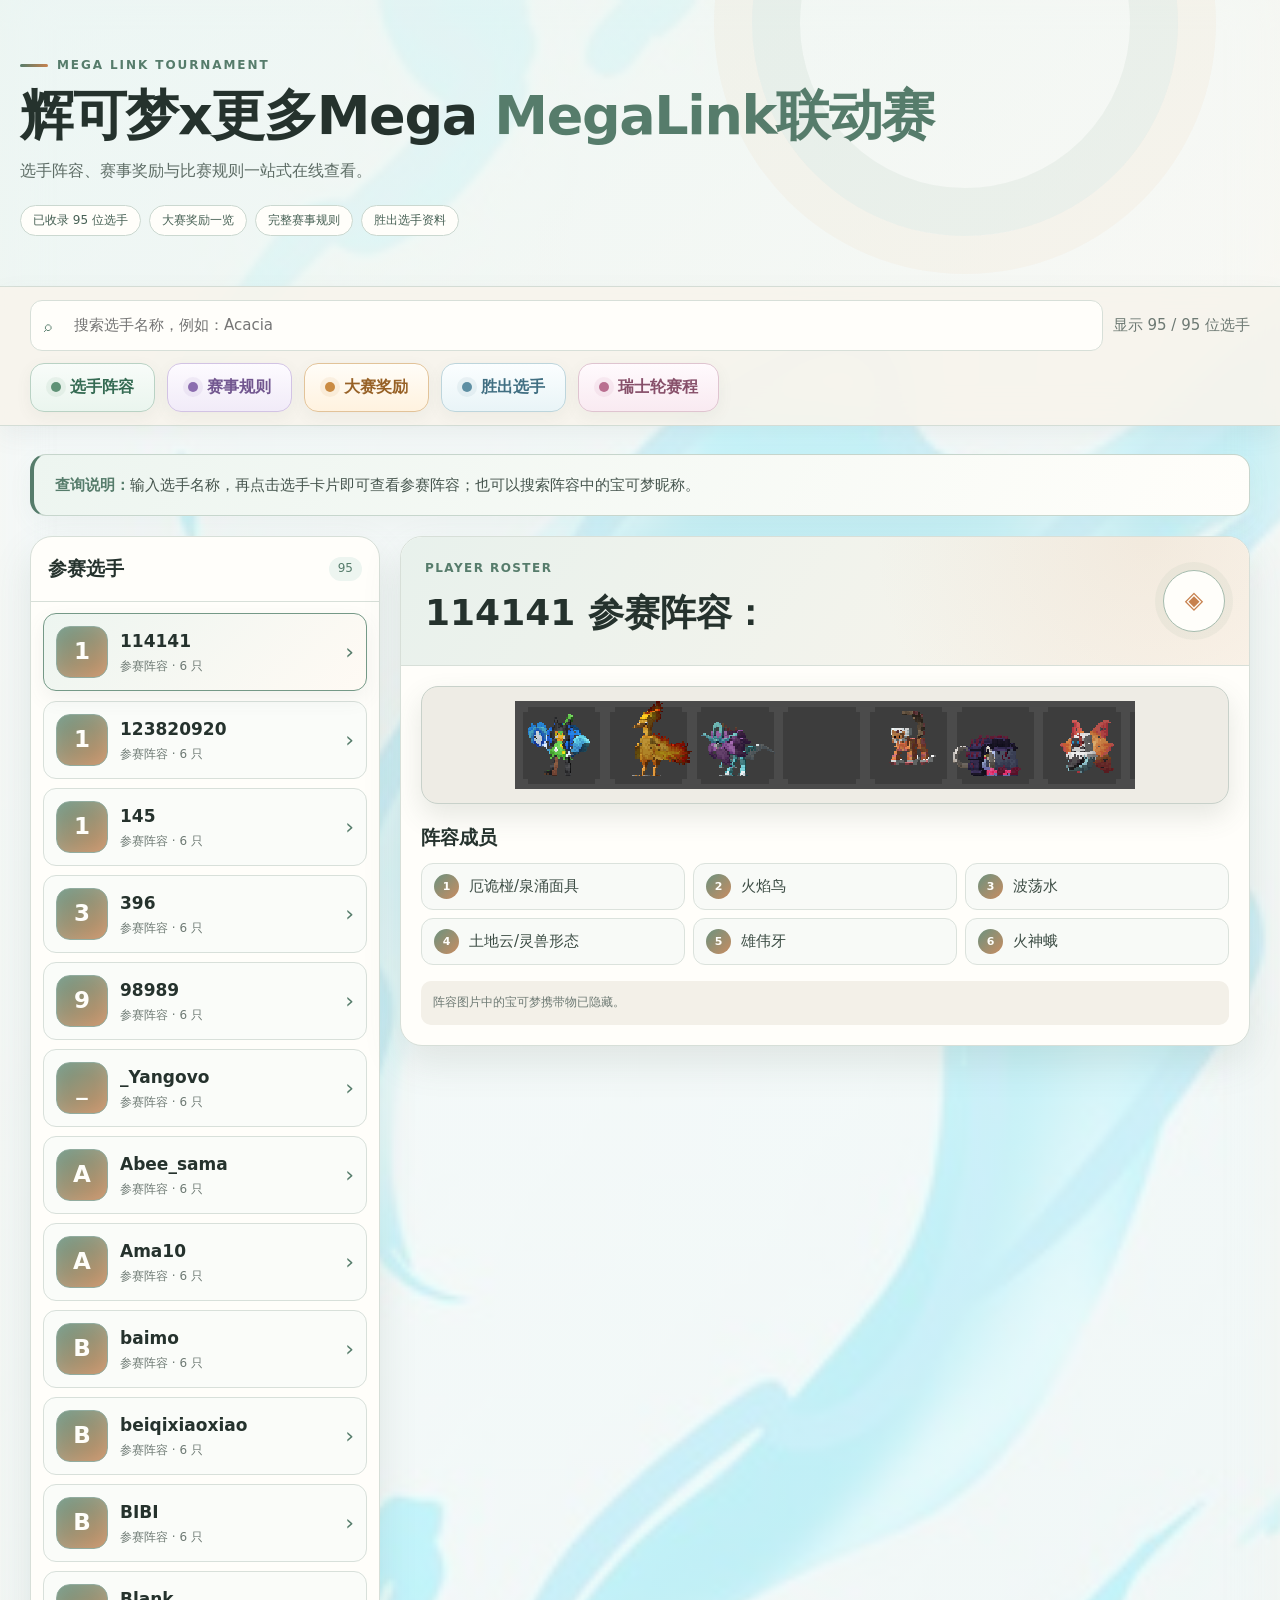
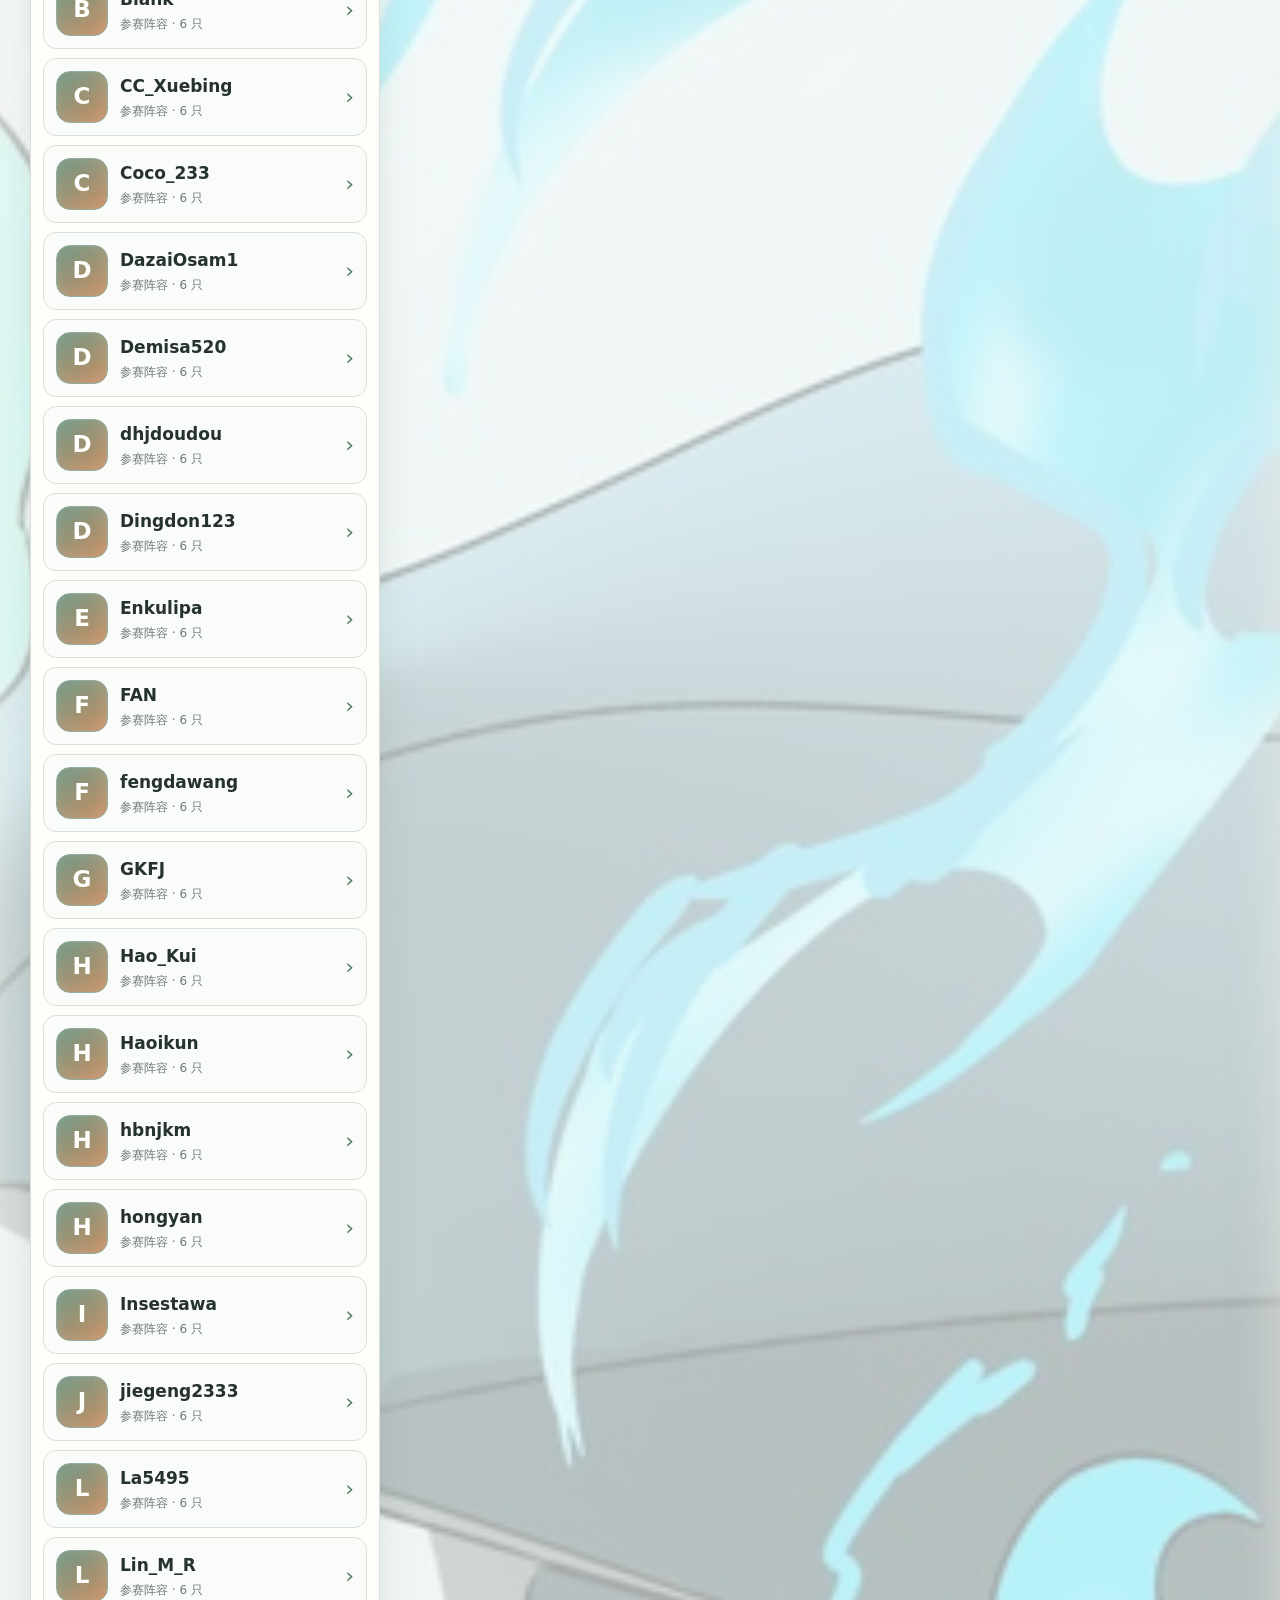
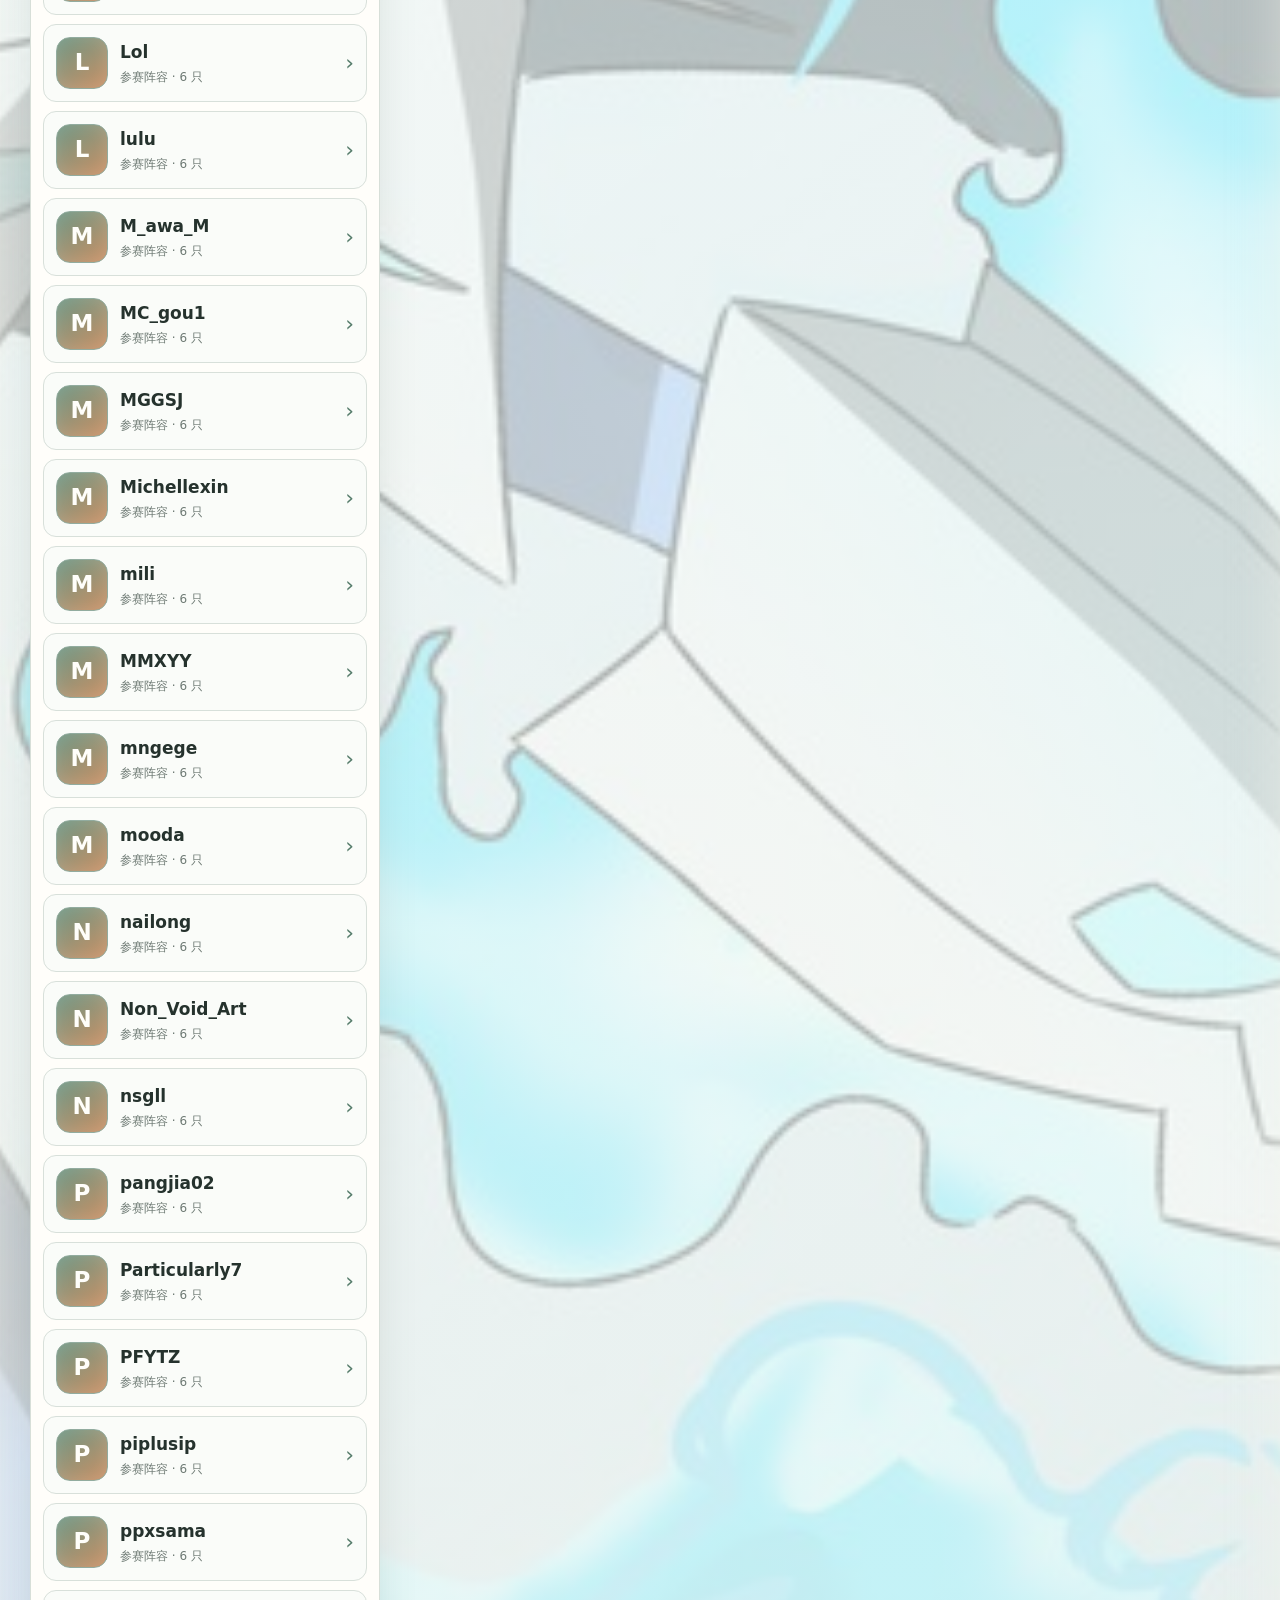
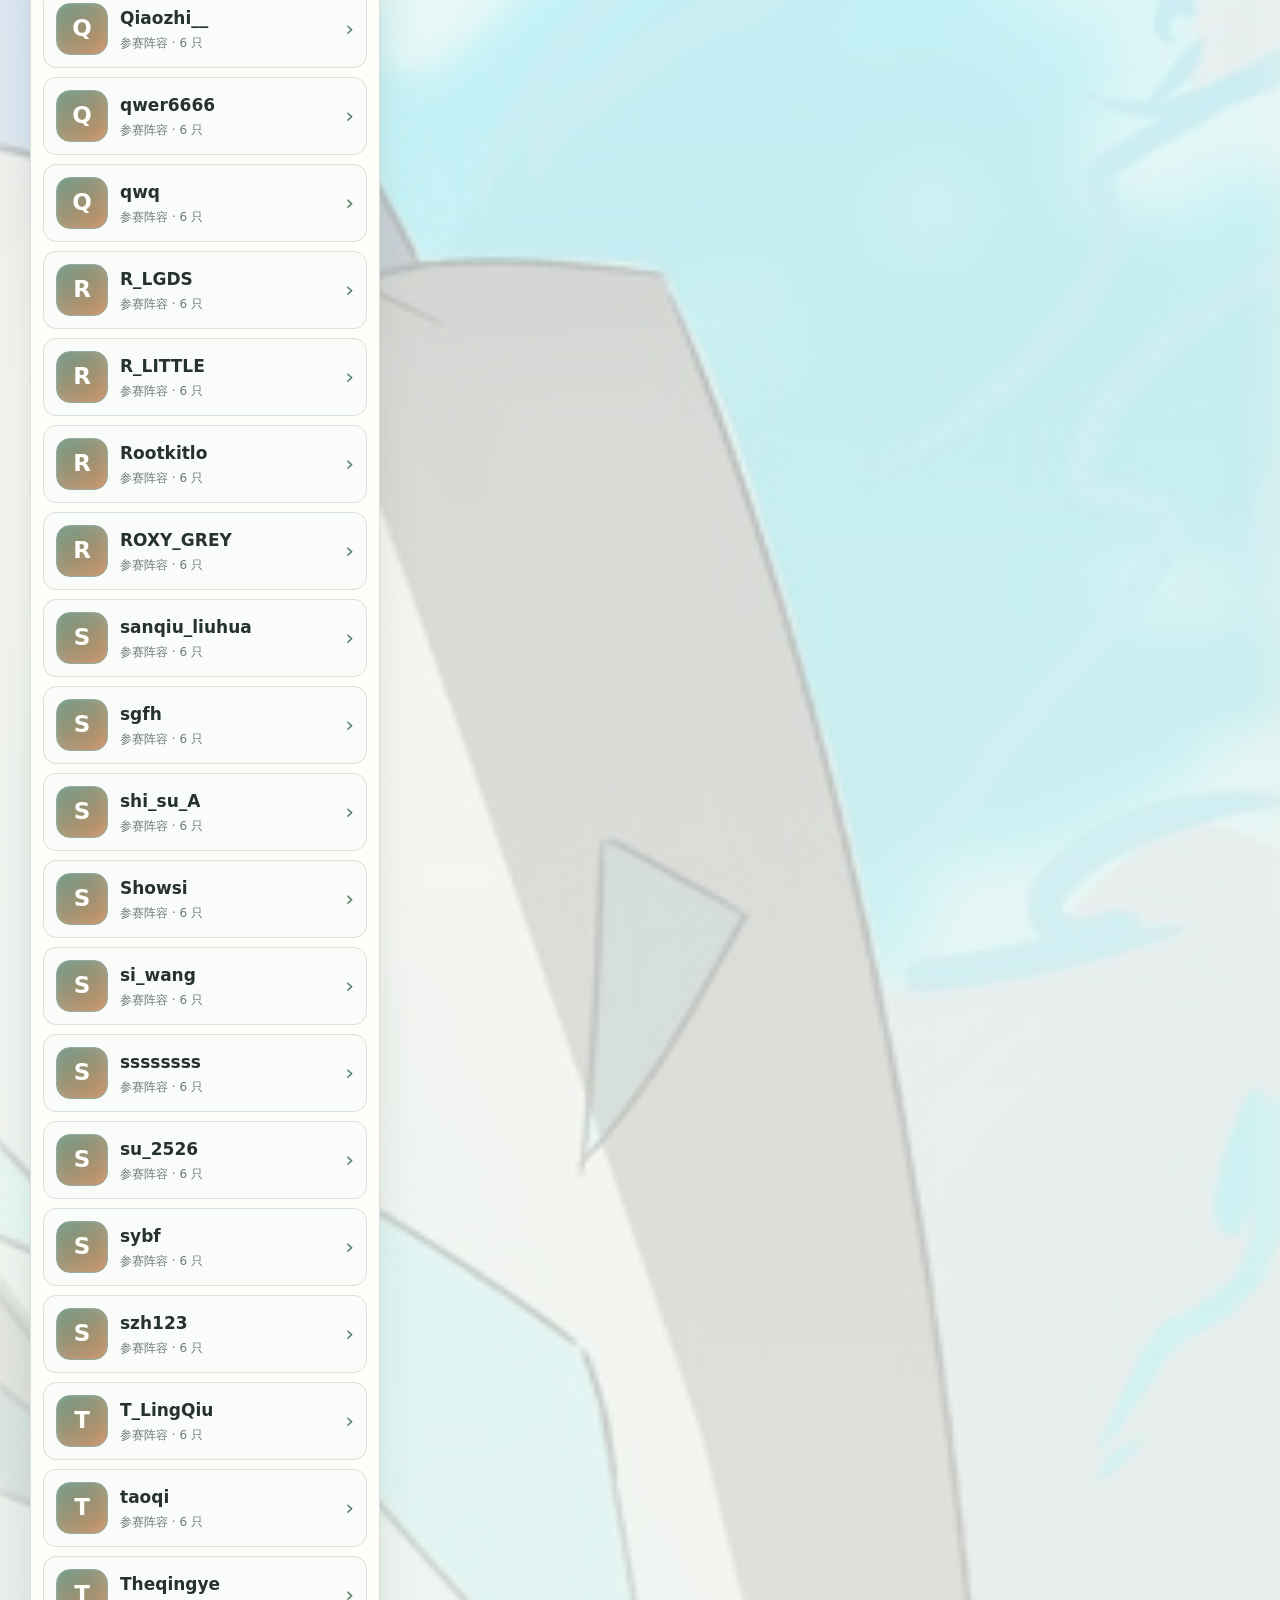
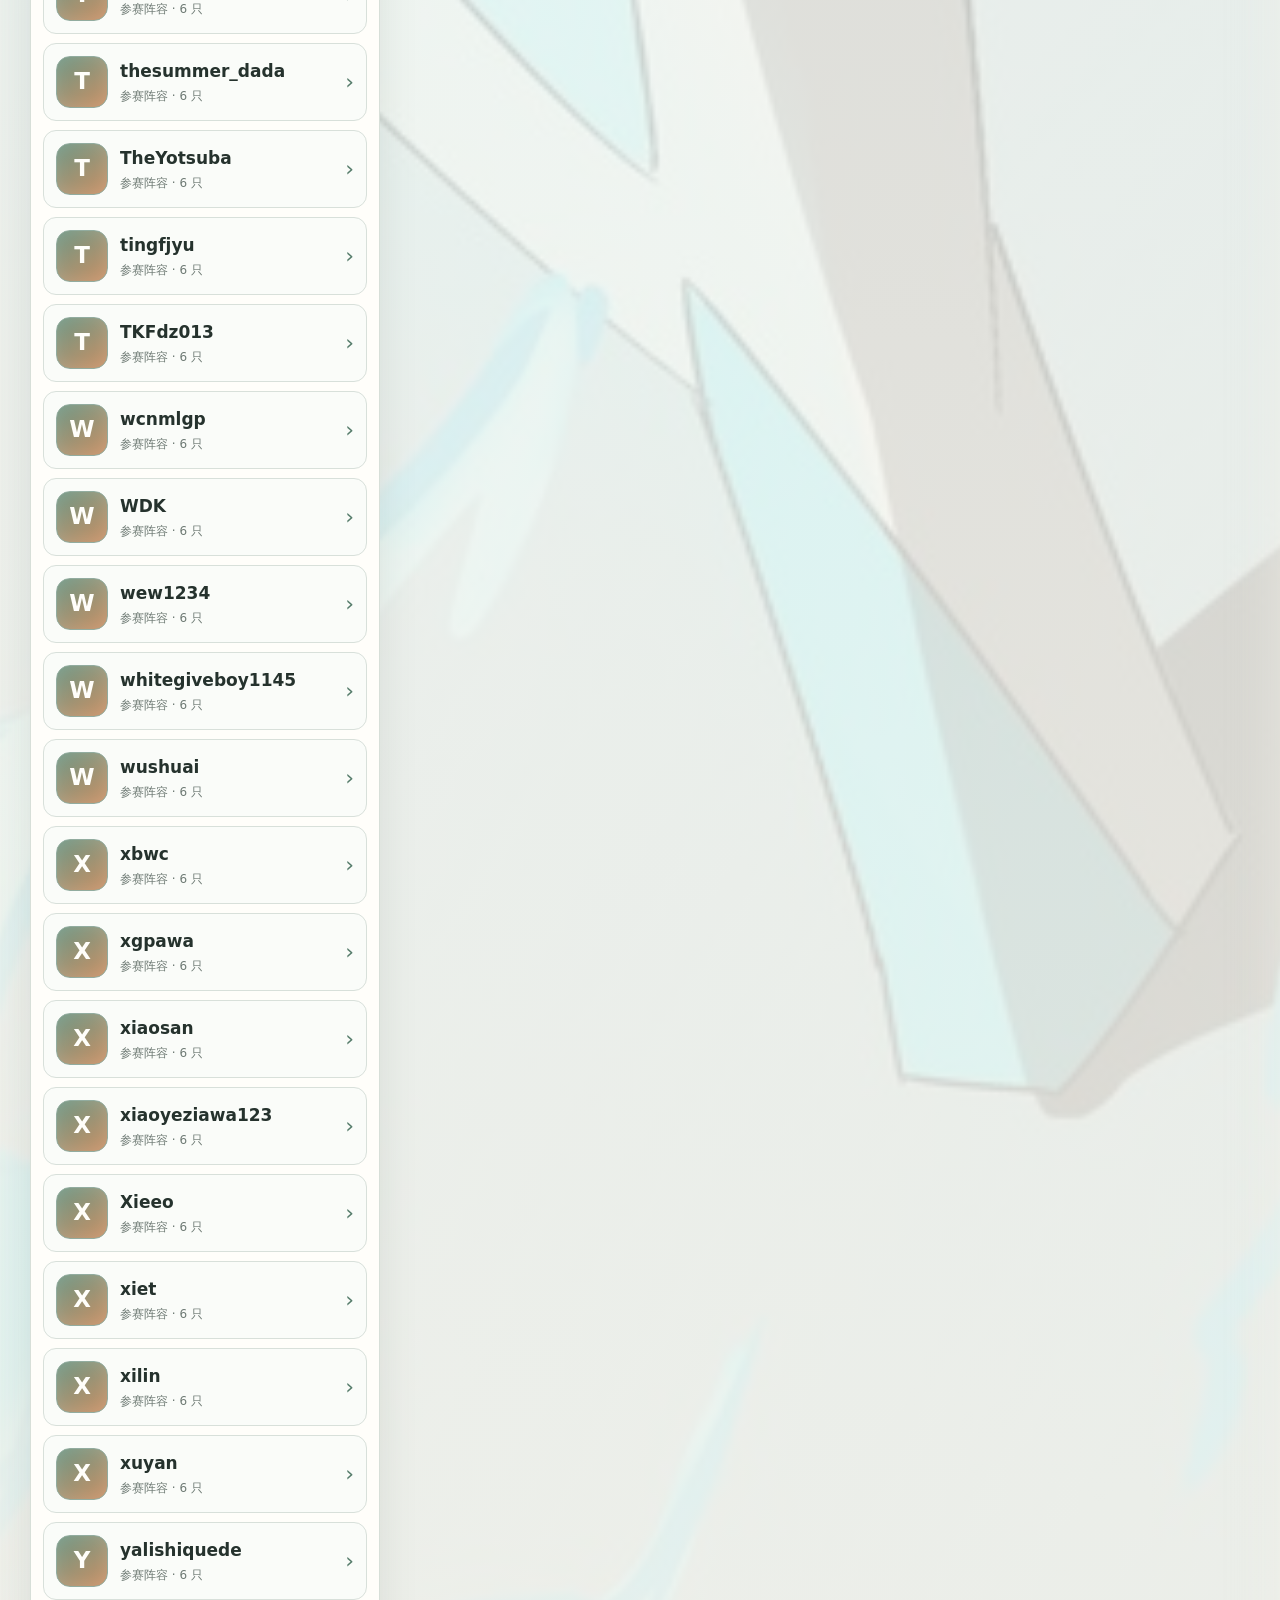
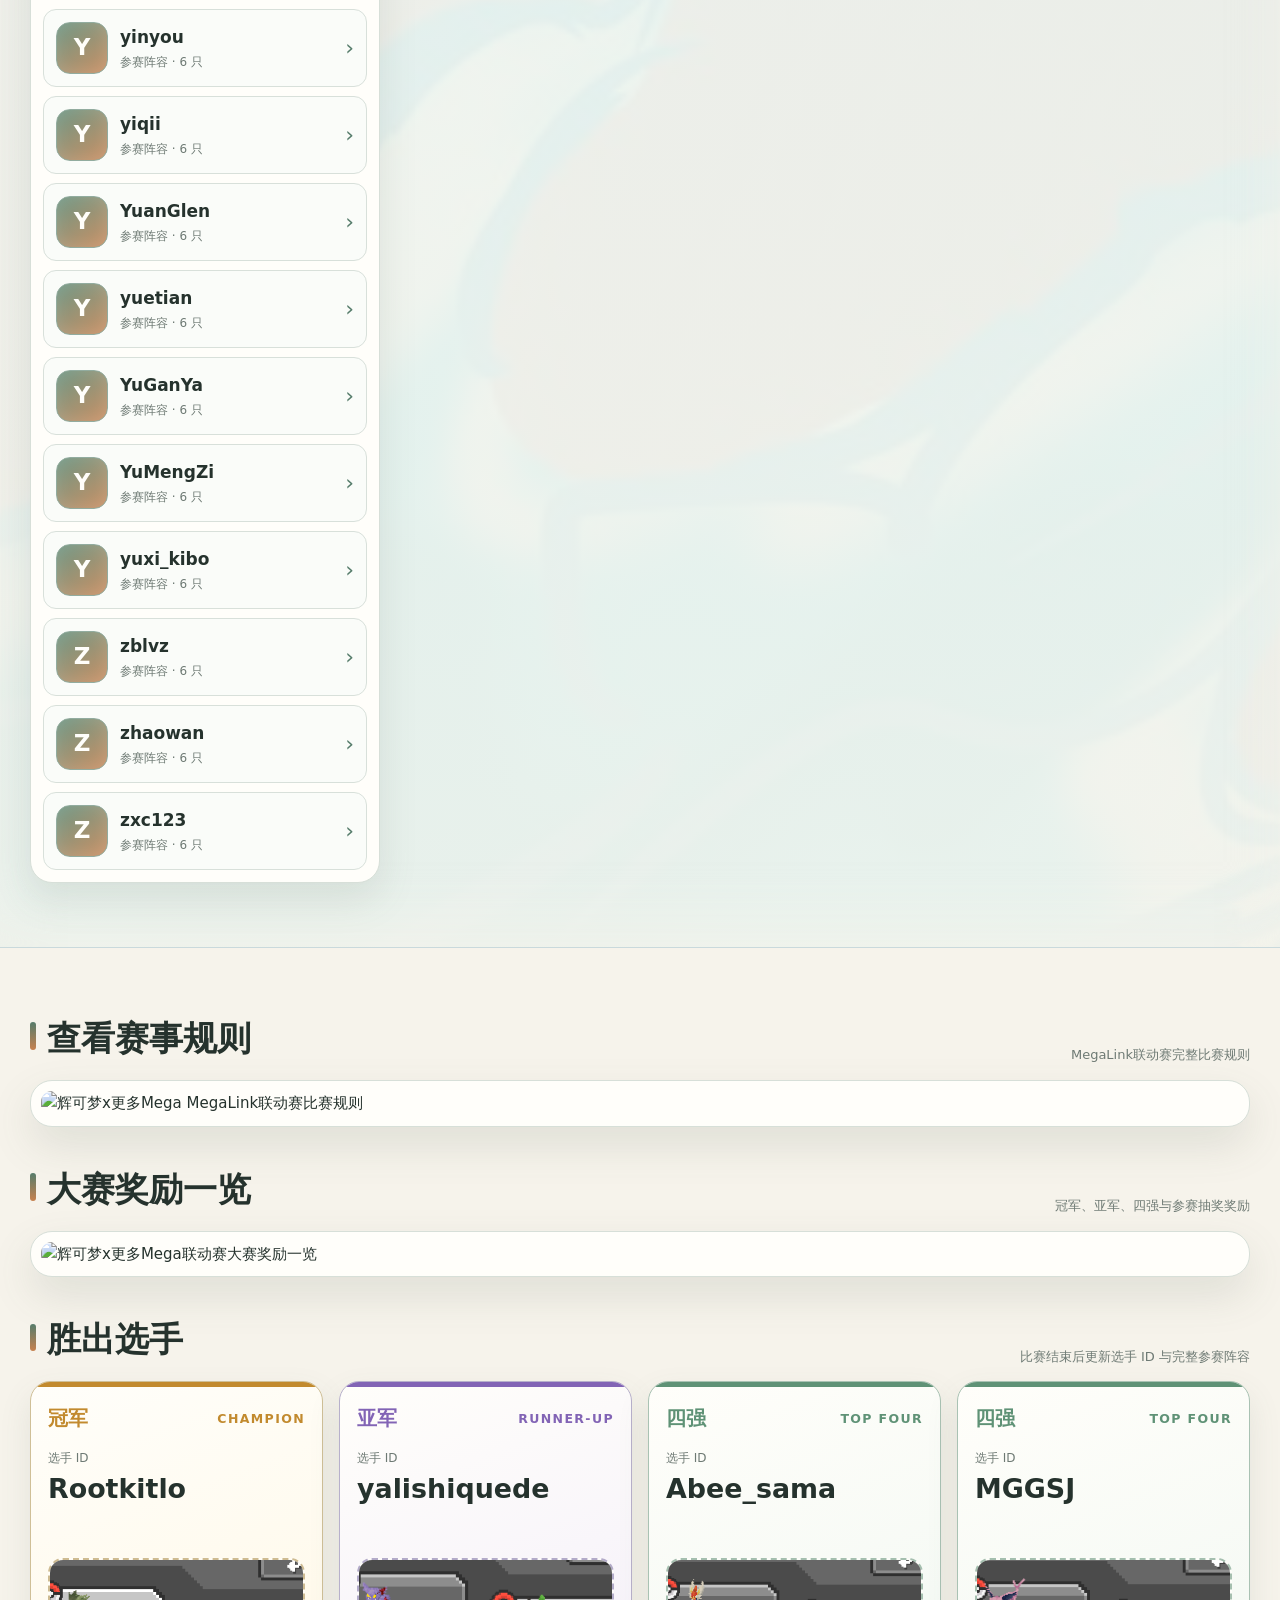
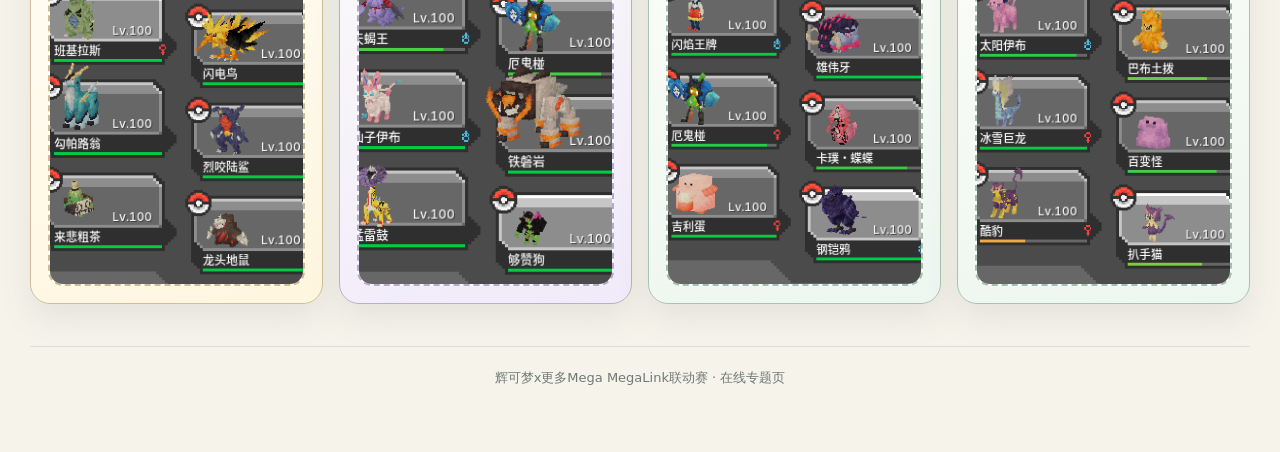
==== commit d958187e: "Update winner lineup images in requested order" ====
--- a/mega-link-tournament/index.html
+++ b/mega-link-tournament/index.html
@@ -666,25 +666,25 @@
           <div class="winner-rank"><strong>冠军</strong><small>CHAMPION</small></div>
           <div class="winner-id-label">选手 ID</div>
           <h3 class="winner-id">Rootkitlo</h3>
-          <div class="winner-team-slot winner-team-image-slot"><img class="winner-team-image" src="rootkitlo-team.png" alt="Rootkitlo 的参赛阵容"></div>
+          <div class="winner-team-slot winner-team-image-slot"><img class="winner-team-image" src="winner-champion-team.png" alt="Rootkitlo 的冠军阵容"></div>
         </article>
         <article class="winner-card runner-up">
           <div class="winner-rank"><strong>亚军</strong><small>RUNNER-UP</small></div>
           <div class="winner-id-label">选手 ID</div>
           <h3 class="winner-id">yalishiquede</h3>
-          <div class="winner-team-slot winner-team-image-slot"><img class="winner-team-image" src="yalishiquede-team.png" alt="yalishiquede 的参赛阵容"></div>
+          <div class="winner-team-slot winner-team-image-slot"><img class="winner-team-image" src="winner-runner-up-team.png" alt="yalishiquede 的亚军阵容"></div>
         </article>
         <article class="winner-card top-four-a">
           <div class="winner-rank"><strong>四强</strong><small>TOP FOUR</small></div>
           <div class="winner-id-label">选手 ID</div>
           <h3 class="winner-id">Abee_sama</h3>
-          <div class="winner-team-slot winner-team-image-slot"><img class="winner-team-image" src="abee-sama-team.png" alt="Abee_sama 的参赛阵容"></div>
+          <div class="winner-team-slot winner-team-image-slot"><img class="winner-team-image" src="winner-semifinal-1-team.png" alt="Abee_sama 的四强阵容"></div>
         </article>
         <article class="winner-card top-four-b">
           <div class="winner-rank"><strong>四强</strong><small>TOP FOUR</small></div>
           <div class="winner-id-label">选手 ID</div>
           <h3 class="winner-id">MGGSJ</h3>
-          <div class="winner-team-slot winner-team-image-slot"><img class="winner-team-image" src="mggsj-team.png" alt="MGGSJ 的参赛阵容"></div>
+          <div class="winner-team-slot winner-team-image-slot"><img class="winner-team-image" src="winner-semifinal-2-team.png" alt="MGGSJ 的四强阵容"></div>
         </article>
       </div>
     </section>
